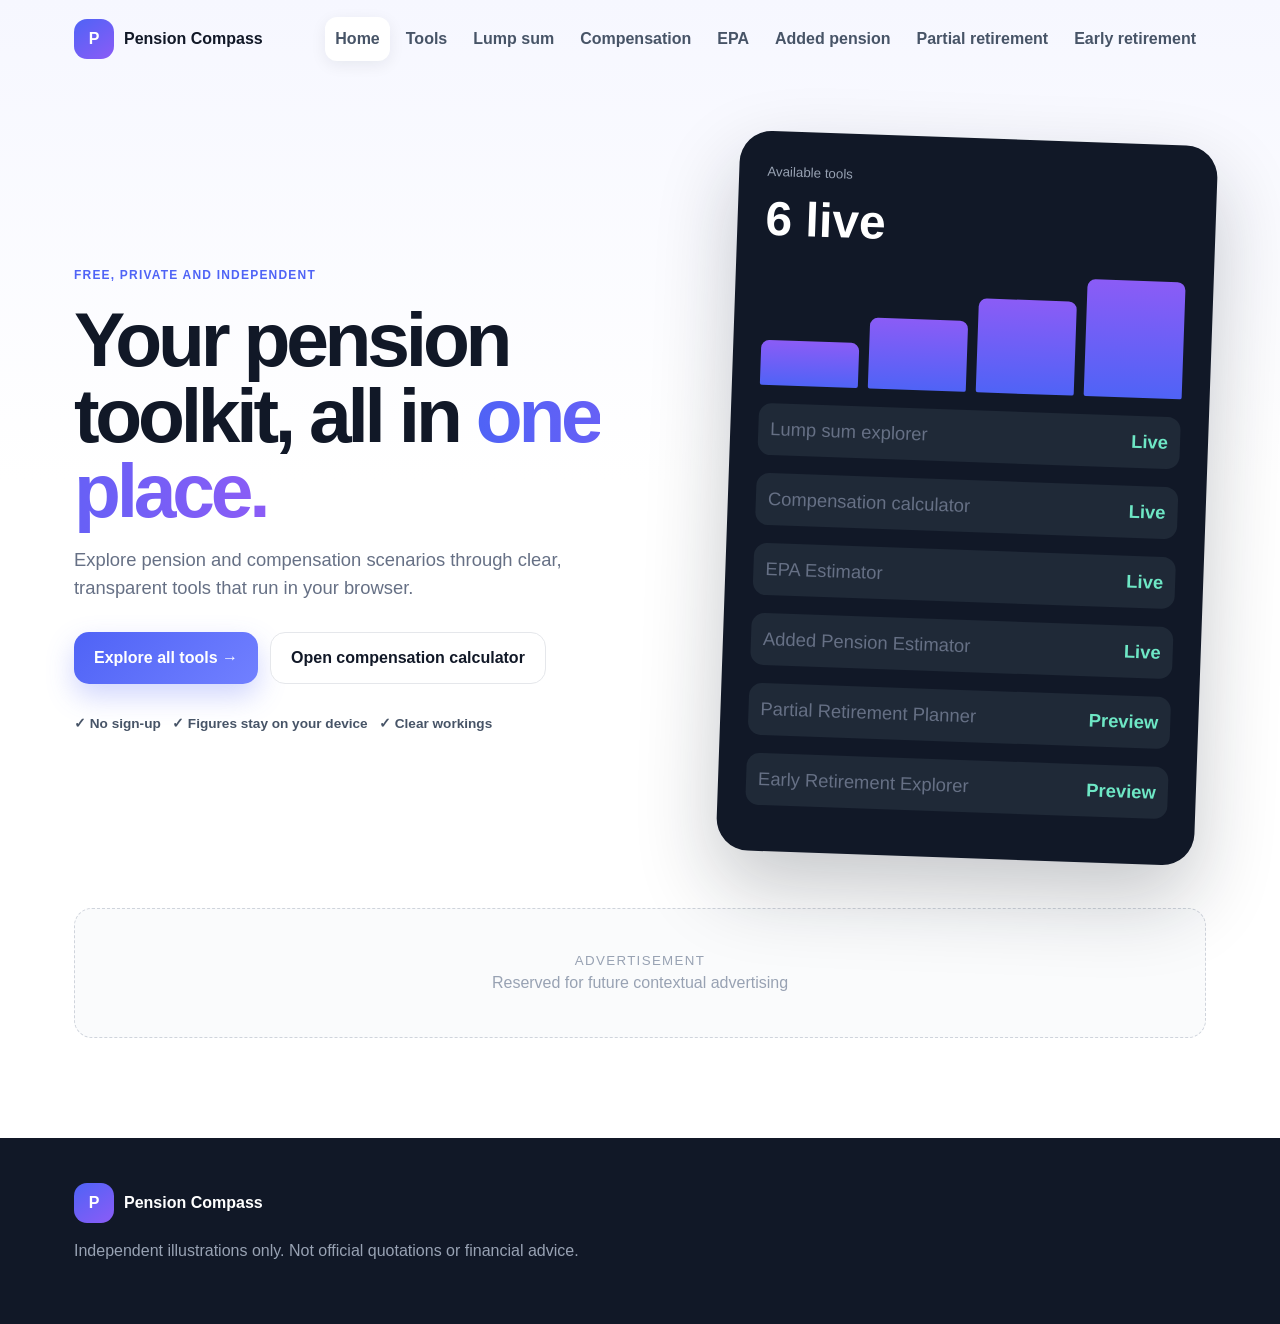
==== index.html @ 298b6cbb "Pension Compass Phase 6 Early Retirement Explorer" ====
<!doctype html><html lang="en-GB"><head><meta charset="utf-8"><meta name="viewport" content="width=device-width,initial-scale=1"><meta name="theme-color" content="#111827"><title>Pension Compass</title><link rel="manifest" href="manifest.webmanifest"><link rel="icon" href="assets/icon.svg"><link rel="stylesheet" href="styles.css"></head><body>
<a class="skip" href="#main">Skip to content</a><header><a class="brand" href="#home"><i>P</i>Pension Compass</a><nav><a href="#home">Home</a><a href="#tools">Tools</a><a href="#lump-sum">Lump sum</a><a href="#compensation">Compensation</a><a href="#epa">EPA</a><a href="#added-pension">Added pension</a><a href="#partial-retirement">Partial retirement</a><a href="#early-retirement">Early retirement</a></nav><button id="menu" aria-label="Open menu">☰</button></header><div id="mobile" class="mobile" hidden><a href="#home">Home</a><a href="#tools">Tools</a><a href="#lump-sum">Lump sum</a><a href="#compensation">Compensation</a><a href="#epa">EPA Estimator</a><a href="#added-pension">Added Pension</a><a href="#partial-retirement">Partial Retirement</a><a href="#early-retirement">Early Retirement</a><a href="#methodology">Methodology</a></div>
<main id="main">
<section class="page active" data-page="home"><div class="hero"><div><span class="eyebrow">Free, private and independent</span><h1>Your pension toolkit, all in <em>one place.</em></h1><p>Explore pension and compensation scenarios through clear, transparent tools that run in your browser.</p><div class="buttons"><a class="btn primary" href="#tools">Explore all tools →</a><a class="btn secondary" href="#compensation">Open compensation calculator</a></div><div class="trust">✓ No sign-up &nbsp; ✓ Figures stay on your device &nbsp; ✓ Clear workings</div></div><div class="hero-card"><small>Available tools</small><strong>6 live</strong><div class="bars"><i></i><i></i><i></i><i></i></div><p><span>Lump sum explorer</span><b>Live</b></p><p><span>Compensation calculator</span><b>Live</b></p><p><span>EPA Estimator</span><b>Live</b></p><p><span>Added Pension Estimator</span><b>Live</b></p><p><span>Partial Retirement Planner</span><b>Preview</b></p><p><span>Early Retirement Explorer</span><b>Preview</b></p></div></div><div class="ad"><small>Advertisement</small><span>Reserved for future contextual advertising</span></div></section>
<section class="page" data-page="tools"><span class="eyebrow">Pension Compass toolkit</span><h1>Choose a tool</h1><p class="lead">Four tools are now available. The remaining services stay marked as roadmap placeholders.</p><div class="tools"><article class="tool live"><i>◒</i><span>Available now</span><h2>Lump sum explorer</h2><p>Explore how a chosen lump sum could affect annual and monthly alpha pension figures.</p><a href="#lump-sum">Open calculator →</a></article><article class="tool live dark"><i>£</i><span>Available now</span><h2>Compensation calculator</h2><p>Illustrate Voluntary Exit, Voluntary Redundancy and Compulsory Redundancy awards.</p><a href="#compensation">Open calculator →</a></article><article class="tool live"><i>↘</i><span>Preview available</span><h2>Early Retirement Explorer</h2><p>See how an early-payment factor could affect annual pension and standard lump sum.</p><a href="#early-retirement">Open explorer →</a></article><article class="tool live"><i>＋</i><span>Available now</span><h2>EPA Estimator</h2><p>Estimate EPA-1, EPA-2 or EPA-3 contributions using the 2026 cost tables.</p><a href="#epa">Open estimator →</a></article><article class="tool live"><i>＋</i><span>Preview available</span><h2>Added Pension Estimator</h2><p>Convert between a one-off payment and annual added pension using the supplied factor tables.</p><a href="#added-pension">Open estimator →</a></article><article class="tool live dark"><i>◐</i><span>Preview available</span><h2>Partial Retirement Planner</h2><p>Compare salary, pension drawdown and combined income before and after reshaping your job.</p><a href="#partial-retirement">Open planner →</a></article><article class="tool"><i>◇</i><span>Coming soon</span><h2>Early Retirement Buy-Out Calculator</h2><p>Placeholder for buy-out scenarios.</p></article><article class="tool"><i>%</i><span>Coming soon</span><h2>HMRC Pension Adjustment Calculator</h2><p>Placeholder for pension adjustment calculations.</p></article></div></section>
<section class="page" data-page="lump-sum"><span class="eyebrow">Alpha illustration</span><h1>Lump sum explorer</h1><form id="lumpForm" class="card"><label>Annual pension before exchange<div class="money"><span>£</span><input id="annualPension" inputmode="decimal"></div></label><label>Proposed lump sum<div class="money"><span>£</span><input id="chosenLump" inputmode="decimal"></div></label><p id="lumpError" class="error"></p><button class="btn primary">Calculate illustration</button></form><section id="lumpResults" class="results" hidden><h2>Your pension snapshot</h2><div class="metrics"><article><small>Annual pension</small><strong id="lumpAnnual"></strong></article><article><small>Monthly equivalent</small><strong id="lumpMonthly"></strong></article><article><small>Lump sum</small><strong id="lumpAmount"></strong></article><article><small>Pension exchanged</small><strong id="lumpExchanged"></strong></article></div><div class="warning"><b>!</b><p>Illustration only. This does not calculate the maximum permitted lump sum or confirm entitlement.</p></div></section></section>
<section class="page compensation" data-page="compensation"><span class="eyebrow">Civil Service compensation illustration</span><h1>Compensation calculator</h1><p class="lead">Estimate an award under Voluntary Exit, Voluntary Redundancy or Compulsory Redundancy using the source workbook rules.</p><form id="compForm" class="wizard" novalidate><div class="type-tabs"><label><input type="radio" name="compType" value="voluntary-exit" checked><span>Voluntary Exit</span></label><label><input type="radio" name="compType" value="voluntary-redundancy"><span>Voluntary Redundancy</span></label><label><input type="radio" name="compType" value="compulsory-redundancy"><span>Compulsory Redundancy</span></label></div>
<div class="form-grid"><fieldset><legend>About you</legend><label>Date of birth<input type="date" id="dob" required></label><label>First day of continuous service<input type="date" id="startDate" required></label><label>Expected last day of service<input type="date" id="lastDate" required></label><label>Normal pension date<input type="date" id="pensionDate" required></label></fieldset><fieldset><legend>Pay and service</legend><label>Current reckonable service, years<input type="number" id="service" min="0" step="0.0001" required></label><label>Basic salary, annual FTE<div class="money"><span>£</span><input type="number" id="salary" min="0" step="0.01" required></div></label><label>Permanent pensionable allowances<div class="money"><span>£</span><input type="number" id="allowances" min="0" step="0.01" value="0"></div></label><label class="switch"><input type="checkbox" id="partTime"> Part-time in the last three years</label><div id="partTimeFields" hidden><label>Current weekly part-time hours<input type="number" id="ptHours" min="0" step="0.01"></label><label>Weekly full-time equivalent hours<input type="number" id="ftHours" min="0" step="0.01"></label><label>Service as if full-time throughout<input type="number" id="fteService" min="0" step="0.0001"></label></div></fieldset><fieldset id="veOptions" class="wide"><legend>Voluntary Exit options</legend><label>Standard tariff multiple<input type="number" id="multiple" min="0.01" max="2" step="0.01" value="1"></label><label class="switch"><input type="checkbox" id="underpin" checked> Apply £23,000 lower-paid underpin</label></fieldset></div><p id="compError" class="error"></p><button class="btn primary full">Calculate compensation illustration →</button><small class="privacy">No data is saved or sent anywhere.</small></form>
<section id="compResults" class="results" hidden><div class="result-head"><div><span class="success">✓ Illustration ready</span><h2>Estimated award</h2></div><button id="printComp" type="button">⎙</button></div><strong id="finalAward" class="big"></strong><p id="awardType"></p><div class="metrics"><article><small>Scheme calculation</small><strong id="schemeAward"></strong></article><article><small>Pay used</small><strong id="payUsed"></strong></article><article><small>Monthly pay</small><strong id="monthlyPay"></strong></article><article><small>Reckonable service</small><strong id="serviceUsed"></strong></article><article><small>Standard tariff</small><strong id="standardTariff"></strong></article><article><small>Applicable maximum</small><strong id="applicableMax"></strong></article><article><small>Months to pension age</small><strong id="monthsToPA"></strong></article><article><small>Statutory comparison</small><strong id="statutoryAmount"></strong></article></div><details><summary>How this was calculated <span>+</span></summary><div id="compBreakdown"></div></details><div class="warning"><b>!</b><div id="compWarnings"></div></div></section><div class="ad"><small>Advertisement</small><span>Reserved after the complete result and warning</span></div></section>
<section class="page" data-page="epa"><span class="eyebrow">Alpha EPA illustration</span><h1>EPA Estimator</h1><p class="lead">Estimate the additional contribution for an EPA-1, EPA-2 or EPA-3 option.</p><form id="epaForm" class="wizard" novalidate><div class="form-grid"><fieldset><legend>About you</legend><label>Date of birth<input id="epaDob" type="date" required></label><label>EPA contract start date<input id="epaStart" type="date" required value="2027-04-01"></label><label>Normal pension date<input id="epaNpaDate" type="date" required></label></fieldset><fieldset><legend>Your EPA option</legend><label>Pensionable earnings<div class="money"><span>£</span><input id="epaSalary" type="number" min="1" step="0.01" required></div></label><div class="type-tabs epa-tabs"><label><input type="radio" name="epaOption" value="1" checked><span>EPA-1<br><small>1 year earlier</small></span></label><label><input type="radio" name="epaOption" value="2"><span>EPA-2<br><small>2 years earlier</small></span></label><label><input type="radio" name="epaOption" value="3"><span>EPA-3<br><small>3 years earlier</small></span></label></div></fieldset></div><p id="epaError" class="error"></p><button class="btn primary full">Calculate EPA illustration →</button><small class="privacy">No personal information is stored or sent anywhere.</small></form><section id="epaResults" class="results" hidden><div class="result-head"><div><span class="success">✓ Illustration ready</span><h2>Estimated additional contribution</h2></div></div><strong id="epaRate" class="big"></strong><p>of pensionable earnings</p><div class="metrics"><article><small>Estimated monthly cost</small><strong id="epaMonthly"></strong></article><article><small>Estimated annual cost</small><strong id="epaAnnual"></strong></article><article><small>EPA option</small><strong id="epaOptionResult"></strong></article><article><small>Normal Pension Age</small><strong id="epaNpa"></strong></article></div><details><summary>How this was calculated <span>+</span></summary><div id="epaBreakdown"></div></details><div class="warning"><b>!</b><div id="epaWarnings"></div></div></section><div class="ad"><small>Advertisement</small><span>Reserved after the complete result and warning</span></div></section><section class="page" data-page="added-pension"><span class="eyebrow">Alpha Added Pension illustration</span><h1>Added Pension Estimator</h1><p class="lead">Estimate annual added pension from a one-off payment, or the one-off payment needed for a target annual pension.</p><form id="apForm" class="wizard" novalidate><div class="type-tabs"><label><input type="radio" name="apDirection" value="payment-to-pension" checked><span>Payment → Pension</span></label><label><input type="radio" name="apDirection" value="pension-to-payment"><span>Pension → Payment</span></label></div><div class="type-tabs"><label><input type="radio" name="apFrequency" value="lump-sum" checked><span>One-off payment</span></label><label><input type="radio" name="apFrequency" value="monthly"><span>Monthly contributions</span></label></div><div class="form-grid"><fieldset><legend>About you</legend><label>Date of birth<input id="apDob" type="date" required></label><label>Contract start date<input id="apStart" type="date" required></label><label>Normal pension date<input id="apNpaDate" type="date" required></label><label>Pension basis<select id="apCover"><option value="self">Self only</option><option value="dependants">Self and dependants</option></select></label><label id="apSexLabel">Factor selection<select id="apSex"><option value="male">Male table</option><option value="female">Female table</option></select></label></fieldset><fieldset><legend>Your illustration</legend><label id="apAmountLabel">One-off payment<div class="money"><span>£</span><input id="apAmount" type="number" min="1" step="0.01" required></div></label><div class="info"><b>i</b><p>For monthly contributions, the amount is annualised and converted using the workbook factor and revaluation approach.</p></div></fieldset><fieldset class="wide"><legend>Headroom dashboard inputs</legend><div class="headroom-inputs"><label>Added Pension limit<div class="money"><span>£</span><input id="apHeadroomLimit" type="number" min="0" step="0.01" value="0"></div></label><label>Headroom already used by EPA<div class="money"><span>£</span><input id="apExistingEPA" type="number" min="0" step="0.01" value="0"></div></label><label>Existing Added Pension<div class="money"><span>£</span><input id="apExistingAP" type="number" min="0" step="0.01" value="0"></div></label></div><small>Enter the relevant figures from your records. Leave the limit at £0 to calculate without a headroom assessment.</small></fieldset></div><p id="apError" class="error"></p><button class="btn primary full">Calculate Added Pension illustration →</button><small class="privacy">No personal information is stored or sent anywhere.</small></form><section id="apResults" class="results" hidden><div class="result-head"><div><span class="success">✓ Illustration ready</span><h2 id="apResultTitle">Estimated result</h2></div></div><strong id="apResult" class="big"></strong><div id="headroomDashboard" class="headroom-dashboard" hidden><div class="headroom-top"><div><small>Headroom remaining after this illustration</small><strong id="apHeadroomRemaining"></strong></div><span id="apHeadroomStatus"></span></div><div class="headroom-track"><i id="apHeadroomBar"></i></div><div class="headroom-stats"><span>Existing use <b id="apHeadroomExisting"></b></span><span>New purchase <b id="apHeadroomNew"></b></span><span>Limit <b id="apHeadroomTotal"></b></span></div></div><div class="metrics"><article><small>Normal Pension Age</small><strong id="apNpa"></strong></article><article><small>Age at contract start</small><strong id="apAge"></strong></article><article><small>NPA factor</small><strong id="apNpaFactor"></strong></article><article><small>Revaluation factor</small><strong id="apRevFactor"></strong></article></div><details><summary>How this was calculated <span>+</span></summary><div id="apBreakdown"></div></details><div class="warning"><b>!</b><div id="apWarnings"></div></div></section></section><section class="page" data-page="partial-retirement"><span class="eyebrow">Income scenario planner</span><h1>Partial Retirement Planner</h1><p class="lead">Compare your income before and after reshaping your job and drawing part of your pension.</p><form id="prForm" class="wizard" novalidate><div class="form-grid"><fieldset><legend>Current position</legend><label>Current age<input id="prAge" type="number" min="50" max="75" step="1" required></label><label>Normal Pension Age<input id="prNpa" type="number" min="50" max="75" step="1" value="60" required></label><label>Current annual salary<div class="money"><span>£</span><input id="prCurrentSalary" type="number" min="0" step="0.01" required></div></label><label>Annual pension built up<div class="money"><span>£</span><input id="prPension" type="number" min="0" step="0.01" required></div></label><label>Standard lump sum built up<div class="money"><span>£</span><input id="prLump" type="number" min="0" step="0.01" value="0"></div></label></fieldset><fieldset><legend>Partial retirement scenario</legend><label>New annual salary<div class="money"><span>£</span><input id="prNewSalary" type="number" min="0" step="0.01" required></div></label><label>Percentage of pension to draw<input id="prDraw" type="number" min="0" max="100" step="1" value="50" required></label><label>Annual abatement, if applicable<div class="money"><span>£</span><input id="prAbatement" type="number" min="0" step="0.01" value="0"></div></label><label>Other annual income<div class="money"><span>£</span><input id="prOther" type="number" min="0" step="0.01" value="0"></div></label></fieldset><fieldset class="wide"><legend>Projection assumptions</legend><div class="headroom-inputs"><label>Years to final retirement<input id="prYears" type="number" min="0" max="30" step="1" value="5"></label><label>Annual pay growth %<input id="prPayGrowth" type="number" min="0" max="20" step="0.1" value="2"></label><label>Annual CPI %<input id="prCpi" type="number" min="0" max="20" step="0.1" value="2"></label></div></fieldset></div><p id="prError" class="error"></p><button class="btn primary full">Calculate partial retirement illustration →</button><small class="privacy">No personal information is stored or sent anywhere.</small></form><section id="prResults" class="results" hidden><div class="result-head"><div><span class="success">✓ Scenario ready</span><h2>Estimated combined annual income</h2></div></div><strong id="prAfterAnnual" class="big"></strong><p id="prChange"></p><div class="income-compare"><article><small>Before partial retirement</small><strong id="prBeforeAnnual"></strong><span id="prBeforeMonthly"></span></article><article class="after"><small>After partial retirement</small><strong id="prAfterAnnualCard"></strong><span id="prAfterMonthly"></span></article></div><div class="metrics"><article><small>New salary</small><strong id="prSalaryResult"></strong></article><article><small>Pension in payment</small><strong id="prPensionResult"></strong></article><article><small>Estimated lump sum</small><strong id="prLumpResult"></strong></article><article><small>Salary reduction</small><strong id="prReduction"></strong></article></div><h3>Income projection</h3><div id="prChart" class="projection-chart"></div><details><summary>How this was calculated <span>+</span></summary><div id="prBreakdown"></div></details><div class="warning"><b>!</b><div id="prWarnings"></div></div></section></section><section class="page" data-page="early-retirement"><span class="eyebrow">Early-payment illustration</span><h1>Early Retirement Explorer</h1><p class="lead">Compare unreduced benefits with an illustrative early-retirement outcome.</p><form id="erForm" class="wizard" novalidate><div class="form-grid"><fieldset><legend>Retirement scenario</legend><label>Age at planned retirement<input id="erAge" type="number" min="50" max="75" step="0.083333" required></label><label>Normal Pension Age<select id="erNpa"><option value="60">60</option><option value="65">65</option><option value="66">66</option><option value="67">67</option><option value="68">68</option></select></label><label id="erCustomWrap" hidden>Official pension factor<input id="erCustomFactor" type="number" min="0.01" max="1" step="0.001"><small>Enter the factor shown in an official quotation or current factor table.</small></label></fieldset><fieldset><legend>Benefits at planned retirement</legend><label>Unreduced annual pension<div class="money"><span>£</span><input id="erPension" type="number" min="0" step="0.01" required></div></label><label>Unreduced standard lump sum<div class="money"><span>£</span><input id="erLump" type="number" min="0" step="0.01" value="0"></div></label><div class="info"><b>i</b><p>NPA 60 uses the age-factor points held in the supplied workbook. Other NPAs require an official factor.</p></div></fieldset></div><p id="erError" class="error"></p><button class="btn primary full">Calculate early-retirement illustration →</button></form><section id="erResults" class="results" hidden><span class="success">✓ Illustration ready</span><h2>Estimated reduced annual pension</h2><strong id="erReducedPension" class="big"></strong><div class="income-compare"><article><small>Unreduced pension</small><strong id="erBeforePension"></strong></article><article class="after"><small>Illustrative reduced pension</small><strong id="erAfterPension"></strong><span id="erMonthly"></span></article></div><div class="metrics"><article><small>Years early</small><strong id="erYearsEarly"></strong></article><article><small>Pension factor</small><strong id="erFactor"></strong></article><article><small>Annual reduction</small><strong id="erReduction"></strong></article><article><small>Reduced lump sum</small><strong id="erReducedLump"></strong></article></div><details><summary>How this was calculated <span>+</span></summary><div id="erBreakdown"></div></details><div class="warning"><b>!</b><div id="erWarnings"></div></div></section></section><section class="page" data-page="methodology"><span class="eyebrow">Open methodology</span><h1>Calculation sources</h1><div class="card prose"><h2>Compensation calculator</h2><p>The engine translates the formula layers from the April 2024 Voluntary Exit and VR/CR workbooks. It includes salary thresholds, tariff caps, pension-age tapering, part-time restrictions, qualifying service and statutory redundancy comparison.</p><h2>Lump sum explorer</h2><p>The alpha illustration uses £12 of lump sum for each £1 of annual pension exchanged. It does not calculate the maximum amount.</p></div></section>
</main><footer><a class="brand foot" href="#home"><i>P</i>Pension Compass</a><p>Independent illustrations only. Not official quotations or financial advice.</p></footer><script type="module" src="app.js"></script></body></html>
---- styles.css ----
:root{--ink:#111827;--muted:#667085;--line:#e5e7eb;--blue:#4f63f6;--violet:#8b5cf6;--mint:#10b981;--shadow:0 22px 65px #1118271c;font-family:Inter,ui-sans-serif,-apple-system,BlinkMacSystemFont,"Segoe UI",sans-serif;color:var(--ink)}*{box-sizing:border-box}body{margin:0;background:linear-gradient(#f6f7ff,#fff 480px);line-height:1.5}.skip{position:absolute;left:-9999px}.skip:focus{left:1rem;top:1rem;background:#fff;padding:1rem;z-index:10}header{height:78px;max-width:1180px;margin:auto;padding:0 24px;display:flex;align-items:center;justify-content:space-between}.brand{display:flex;align-items:center;gap:10px;color:var(--ink);text-decoration:none;font-weight:900}.brand i,.tool>i{width:40px;height:40px;display:grid;place-items:center;border-radius:13px;background:linear-gradient(145deg,var(--blue),var(--violet));color:#fff;font-style:normal}nav{display:flex;gap:6px}nav a,.mobile a{color:#475467;text-decoration:none;font-weight:700;padding:10px;border-radius:12px}nav a.active{background:#fff;box-shadow:0 4px 16px #11182712}header>button{display:none}.mobile{position:absolute;z-index:5;left:16px;right:16px;background:#fff;padding:12px;border-radius:18px;box-shadow:var(--shadow)}.mobile a{display:block}.page{display:none;max-width:1180px;margin:auto;padding:60px 24px 100px}.page.active{display:block;animation:in .3s ease}@keyframes in{from{opacity:0;transform:translateY(8px)}}h1{font-size:clamp(3rem,6vw,5.2rem);line-height:.98;letter-spacing:-.055em;margin:16px 0}h1 em{font-style:normal;background:linear-gradient(90deg,var(--blue),var(--violet));background-clip:text;color:transparent}.eyebrow{color:var(--blue);font-weight:900;text-transform:uppercase;letter-spacing:.1em;font-size:.75rem}.lead,.hero>div>p{font-size:1.15rem;color:var(--muted);max-width:760px}.hero{min-height:610px;display:grid;grid-template-columns:1.1fr .9fr;align-items:center;gap:70px}.buttons{display:flex;gap:12px;margin:30px 0}.btn{min-height:52px;padding:0 20px;border:0;border-radius:15px;font:inherit;font-weight:850;text-decoration:none;display:inline-flex;align-items:center;justify-content:center;cursor:pointer}.primary{background:linear-gradient(135deg,var(--blue),#7180ff);color:#fff;box-shadow:0 12px 28px #4f63f644}.secondary{background:#fff;color:var(--ink);border:1px solid var(--line)}.trust{color:#475467;font-size:.85rem;font-weight:700}.hero-card{background:#111827;color:#fff;border-radius:32px;padding:28px;box-shadow:0 35px 80px #1118273d;transform:rotate(2deg)}.hero-card small{color:#98a2b3}.hero-card>strong{display:block;font-size:3rem}.bars{height:130px;display:flex;align-items:flex-end;gap:10px}.bars i{flex:1;background:linear-gradient(var(--violet),var(--blue));border-radius:8px 8px 2px 2px}.bars i:nth-child(1){height:35%}.bars i:nth-child(2){height:55%}.bars i:nth-child(3){height:72%}.bars i:nth-child(4){height:90%}.hero-card p{display:flex;justify-content:space-between;background:#1f2937;padding:12px;border-radius:13px}.hero-card p b{color:#6ee7c5}.ad{min-height:130px;border:1px dashed #cfd4dc;background:#fafbfc;border-radius:18px;margin-top:50px;display:grid;place-items:center;align-content:center;color:#98a2b3}.ad small{text-transform:uppercase;letter-spacing:.1em}.tools{display:grid;grid-template-columns:repeat(3,1fr);gap:18px}.tool{display:flex;flex-direction:column;min-height:290px;background:#fff;border:1px solid var(--line);border-radius:24px;padding:23px;box-shadow:0 8px 28px #1118270c}.tool>span{align-self:flex-end;margin-top:-40px;background:#f2f4f7;color:#667085;border-radius:99px;padding:5px 8px;font-size:.67rem;font-weight:900;text-transform:uppercase}.tool.live>span{background:#e9fbf5;color:#087e68}.tool h2{margin:30px 0 5px;font-size:1.3rem}.tool p{color:var(--muted)}.tool a{margin-top:auto;color:var(--blue);font-weight:850;text-decoration:none}.tool.dark{background:#111827;color:#fff}.tool.dark p{color:#cbd1db}.card,.wizard,.results{background:#fff;border:1px solid #f0f1f4;border-radius:28px;padding:30px;box-shadow:var(--shadow);margin-top:30px}.card{max-width:700px}.card label,.wizard label{display:block;font-weight:800;margin-bottom:18px}.money{display:flex;align-items:center;border:1.5px solid #d0d5dd;border-radius:15px;overflow:hidden;margin-top:6px}.money:focus-within,input:focus{border-color:var(--blue);outline:3px solid #4f63f617}.money span{padding-left:14px;font-size:1.2rem;font-weight:800}.money input{border:0;outline:0}.card input,.wizard input:not([type=radio]):not([type=checkbox]){width:100%;padding:13px;border:1.5px solid #d0d5dd;border-radius:13px;font:inherit}.money input{border:0!important;border-radius:0!important}.error{color:#d92d20;font-weight:750;min-height:1.3rem}.type-tabs{display:grid;grid-template-columns:repeat(3,1fr);gap:8px;margin-bottom:28px}.type-tabs label{margin:0}.type-tabs input{position:absolute;opacity:0}.type-tabs span{display:block;padding:14px;text-align:center;background:#f2f4f7;border-radius:13px;cursor:pointer}.type-tabs input:checked+span{background:#111827;color:#fff}.form-grid{display:grid;grid-template-columns:1fr 1fr;gap:22px}.form-grid fieldset{border:1px solid var(--line);border-radius:20px;padding:22px}.form-grid legend{font-weight:900;font-size:1.15rem}.form-grid label{color:#344054}.form-grid .wide{grid-column:1/-1}.switch{display:flex!important;gap:8px;align-items:center}.switch input{width:auto!important}.full{width:100%}.privacy{display:block;text-align:center;color:#98a2b3;margin-top:10px}.results{margin-top:45px}.result-head{display:flex;justify-content:space-between}.result-head button{border:0;background:#fff;box-shadow:0 4px 15px #11182715;width:44px;height:44px;border-radius:12px}.result-head h2{margin:8px 0}.success{background:#e9fbf5;color:#087e68;padding:6px 9px;border-radius:99px;font-size:.75rem;font-weight:850}.big{font-size:clamp(3rem,8vw,5.5rem);letter-spacing:-.06em}.metrics{display:grid;grid-template-columns:repeat(4,1fr);gap:12px;margin:25px 0}.metrics article{background:#f8fafc;border-radius:17px;padding:17px}.metrics small{display:block;color:var(--muted)}.metrics strong{font-size:1.15rem}details{border:1px solid var(--line);border-radius:16px;padding:16px;margin:20px 0}summary{font-weight:850;cursor:pointer;display:flex;justify-content:space-between}.warning{display:flex;gap:12px;background:#fff8e5;padding:18px;border-radius:18px}.warning>b{width:30px;height:30px;display:grid;place-items:center;background:#ffdf70;border-radius:10px;flex:none}.warning p{margin:0;color:#475467}.prose p{color:var(--muted)}footer{background:#111827;color:#98a2b3;padding:45px max(24px,calc((100vw - 1132px)/2))}.foot{color:#fff}@media(max-width:900px){nav{display:none}header>button{display:block}.hero{grid-template-columns:1fr}.tools{grid-template-columns:1fr 1fr}.metrics{grid-template-columns:1fr 1fr}}@media(max-width:620px){.page{padding:35px 16px 70px}h1{font-size:3.1rem}.buttons{flex-direction:column}.tools,.form-grid,.metrics{grid-template-columns:1fr}.form-grid .wide{grid-column:auto}.type-tabs{grid-template-columns:1fr}.wizard,.results,.card{padding:20px}.hero-card{transform:none}.big{font-size:3.4rem}}@media print{header,.mobile,.wizard,.ad,footer{display:none!important}.page{display:none!important}.page[data-page=compensation]{display:block!important;padding:0}.results{display:block!important;box-shadow:none;border:1px solid #000}}
.wizard select{width:100%;padding:13px;border:1.5px solid #d0d5dd;border-radius:13px;background:#fff;font:inherit;margin-top:6px}.info{display:flex;gap:12px;background:#f4f6ff;padding:16px;border-radius:16px}.info>b{width:28px;height:28px;display:grid;place-items:center;background:#e6eaff;color:var(--blue);border-radius:9px;flex:none}.info p{margin:0;color:#475467}
.headroom-inputs{display:grid;grid-template-columns:repeat(3,1fr);gap:14px}.headroom-dashboard{background:linear-gradient(145deg,#101828,#263248);color:#fff;border-radius:22px;padding:22px;margin:22px 0}.headroom-top{display:flex;justify-content:space-between;align-items:start}.headroom-top small{color:#98a2b3}.headroom-top strong{display:block;font-size:2rem}.headroom-top>span{padding:6px 10px;border-radius:99px;background:#e9fbf5;color:#087e68;font-weight:850;font-size:.75rem}.headroom-top>span.fail{background:#fee4e2;color:#b42318}.headroom-track{height:10px;background:#344054;border-radius:99px;margin:20px 0}.headroom-track i{display:block;height:100%;border-radius:99px;background:linear-gradient(90deg,#10b981,#7dd3fc)}.headroom-stats{display:flex;justify-content:space-between;gap:10px;color:#98a2b3;font-size:.78rem}.headroom-stats b{display:block;color:#fff}@media(max-width:620px){.headroom-inputs{grid-template-columns:1fr}.headroom-stats{flex-direction:column}}
.income-compare{display:grid;grid-template-columns:1fr 1fr;gap:14px;margin:24px 0}.income-compare article{background:#f8fafc;border-radius:20px;padding:22px}.income-compare .after{background:#111827;color:#fff}.income-compare small,.income-compare span{display:block;color:#667085}.income-compare .after small,.income-compare .after span{color:#98a2b3}.income-compare strong{display:block;font-size:2rem}.projection-chart{display:flex;align-items:end;gap:9px;min-height:220px;padding:20px 8px 0;border-bottom:1px solid var(--line);overflow-x:auto}.projection-chart div{min-width:48px;flex:1;text-align:center;color:#667085;font-size:.7rem}.projection-chart i{display:block;margin:auto;background:linear-gradient(var(--violet),var(--blue));border-radius:8px 8px 2px 2px;min-height:8px}.projection-chart b{display:block;color:var(--ink);font-size:.72rem}@media(max-width:620px){.income-compare{grid-template-columns:1fr}}
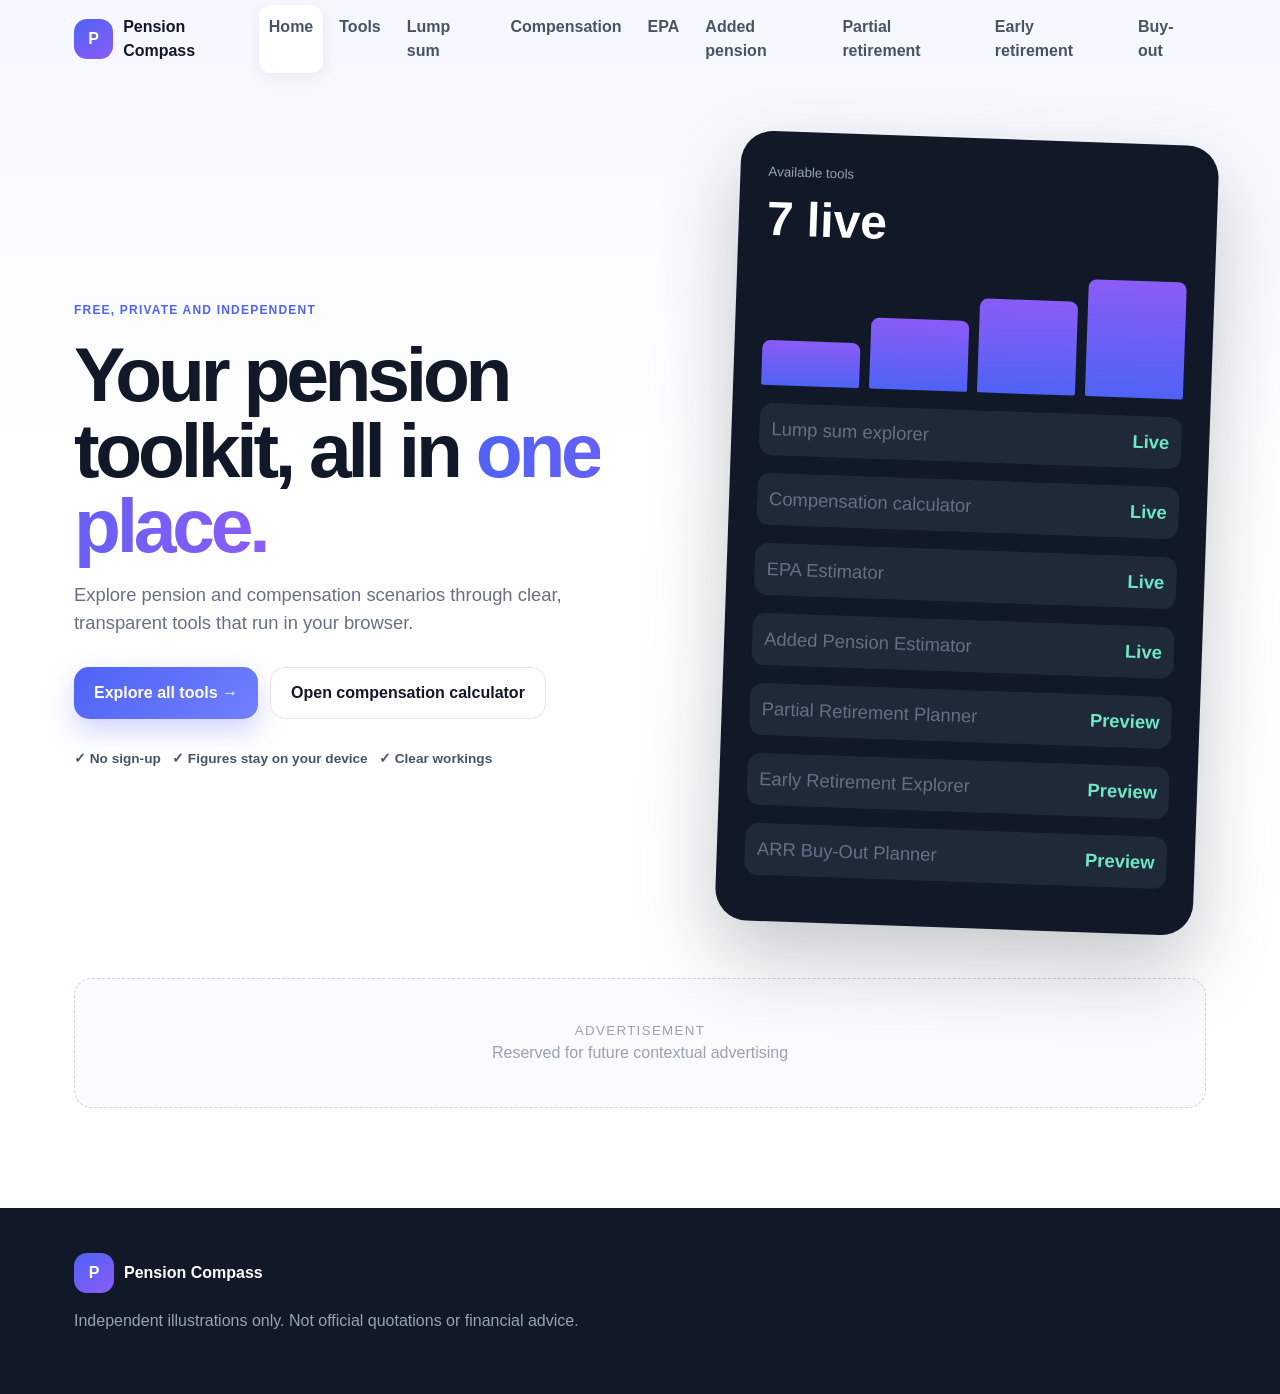
==== commit f4bb462c: "Pension Compass Phase 7 Added the Early Retirement Buy-Out Planner and its standalone JavaScript eng" ====
--- a/index.html
+++ b/index.html
@@ -1,11 +1,11 @@
 <!doctype html><html lang="en-GB"><head><meta charset="utf-8"><meta name="viewport" content="width=device-width,initial-scale=1"><meta name="theme-color" content="#111827"><title>Pension Compass</title><link rel="manifest" href="manifest.webmanifest"><link rel="icon" href="assets/icon.svg"><link rel="stylesheet" href="styles.css"></head><body>
-<a class="skip" href="#main">Skip to content</a><header><a class="brand" href="#home"><i>P</i>Pension Compass</a><nav><a href="#home">Home</a><a href="#tools">Tools</a><a href="#lump-sum">Lump sum</a><a href="#compensation">Compensation</a><a href="#epa">EPA</a><a href="#added-pension">Added pension</a><a href="#partial-retirement">Partial retirement</a><a href="#early-retirement">Early retirement</a></nav><button id="menu" aria-label="Open menu">☰</button></header><div id="mobile" class="mobile" hidden><a href="#home">Home</a><a href="#tools">Tools</a><a href="#lump-sum">Lump sum</a><a href="#compensation">Compensation</a><a href="#epa">EPA Estimator</a><a href="#added-pension">Added Pension</a><a href="#partial-retirement">Partial Retirement</a><a href="#early-retirement">Early Retirement</a><a href="#methodology">Methodology</a></div>
+<a class="skip" href="#main">Skip to content</a><header><a class="brand" href="#home"><i>P</i>Pension Compass</a><nav><a href="#home">Home</a><a href="#tools">Tools</a><a href="#lump-sum">Lump sum</a><a href="#compensation">Compensation</a><a href="#epa">EPA</a><a href="#added-pension">Added pension</a><a href="#partial-retirement">Partial retirement</a><a href="#early-retirement">Early retirement</a><a href="#arr-buyout">Buy-out</a></nav><button id="menu" aria-label="Open menu">☰</button></header><div id="mobile" class="mobile" hidden><a href="#home">Home</a><a href="#tools">Tools</a><a href="#lump-sum">Lump sum</a><a href="#compensation">Compensation</a><a href="#epa">EPA Estimator</a><a href="#added-pension">Added Pension</a><a href="#partial-retirement">Partial Retirement</a><a href="#early-retirement">Early Retirement</a><a href="#arr-buyout">ARR Buy-Out</a><a href="#methodology">Methodology</a></div>
 <main id="main">
-<section class="page active" data-page="home"><div class="hero"><div><span class="eyebrow">Free, private and independent</span><h1>Your pension toolkit, all in <em>one place.</em></h1><p>Explore pension and compensation scenarios through clear, transparent tools that run in your browser.</p><div class="buttons"><a class="btn primary" href="#tools">Explore all tools →</a><a class="btn secondary" href="#compensation">Open compensation calculator</a></div><div class="trust">✓ No sign-up &nbsp; ✓ Figures stay on your device &nbsp; ✓ Clear workings</div></div><div class="hero-card"><small>Available tools</small><strong>6 live</strong><div class="bars"><i></i><i></i><i></i><i></i></div><p><span>Lump sum explorer</span><b>Live</b></p><p><span>Compensation calculator</span><b>Live</b></p><p><span>EPA Estimator</span><b>Live</b></p><p><span>Added Pension Estimator</span><b>Live</b></p><p><span>Partial Retirement Planner</span><b>Preview</b></p><p><span>Early Retirement Explorer</span><b>Preview</b></p></div></div><div class="ad"><small>Advertisement</small><span>Reserved for future contextual advertising</span></div></section>
-<section class="page" data-page="tools"><span class="eyebrow">Pension Compass toolkit</span><h1>Choose a tool</h1><p class="lead">Four tools are now available. The remaining services stay marked as roadmap placeholders.</p><div class="tools"><article class="tool live"><i>◒</i><span>Available now</span><h2>Lump sum explorer</h2><p>Explore how a chosen lump sum could affect annual and monthly alpha pension figures.</p><a href="#lump-sum">Open calculator →</a></article><article class="tool live dark"><i>£</i><span>Available now</span><h2>Compensation calculator</h2><p>Illustrate Voluntary Exit, Voluntary Redundancy and Compulsory Redundancy awards.</p><a href="#compensation">Open calculator →</a></article><article class="tool live"><i>↘</i><span>Preview available</span><h2>Early Retirement Explorer</h2><p>See how an early-payment factor could affect annual pension and standard lump sum.</p><a href="#early-retirement">Open explorer →</a></article><article class="tool live"><i>＋</i><span>Available now</span><h2>EPA Estimator</h2><p>Estimate EPA-1, EPA-2 or EPA-3 contributions using the 2026 cost tables.</p><a href="#epa">Open estimator →</a></article><article class="tool live"><i>＋</i><span>Preview available</span><h2>Added Pension Estimator</h2><p>Convert between a one-off payment and annual added pension using the supplied factor tables.</p><a href="#added-pension">Open estimator →</a></article><article class="tool live dark"><i>◐</i><span>Preview available</span><h2>Partial Retirement Planner</h2><p>Compare salary, pension drawdown and combined income before and after reshaping your job.</p><a href="#partial-retirement">Open planner →</a></article><article class="tool"><i>◇</i><span>Coming soon</span><h2>Early Retirement Buy-Out Calculator</h2><p>Placeholder for buy-out scenarios.</p></article><article class="tool"><i>%</i><span>Coming soon</span><h2>HMRC Pension Adjustment Calculator</h2><p>Placeholder for pension adjustment calculations.</p></article></div></section>
+<section class="page active" data-page="home"><div class="hero"><div><span class="eyebrow">Free, private and independent</span><h1>Your pension toolkit, all in <em>one place.</em></h1><p>Explore pension and compensation scenarios through clear, transparent tools that run in your browser.</p><div class="buttons"><a class="btn primary" href="#tools">Explore all tools →</a><a class="btn secondary" href="#compensation">Open compensation calculator</a></div><div class="trust">✓ No sign-up &nbsp; ✓ Figures stay on your device &nbsp; ✓ Clear workings</div></div><div class="hero-card"><small>Available tools</small><strong>7 live</strong><div class="bars"><i></i><i></i><i></i><i></i></div><p><span>Lump sum explorer</span><b>Live</b></p><p><span>Compensation calculator</span><b>Live</b></p><p><span>EPA Estimator</span><b>Live</b></p><p><span>Added Pension Estimator</span><b>Live</b></p><p><span>Partial Retirement Planner</span><b>Preview</b></p><p><span>Early Retirement Explorer</span><b>Preview</b></p><p><span>ARR Buy-Out Planner</span><b>Preview</b></p></div></div><div class="ad"><small>Advertisement</small><span>Reserved for future contextual advertising</span></div></section>
+<section class="page" data-page="tools"><span class="eyebrow">Pension Compass toolkit</span><h1>Choose a tool</h1><p class="lead">Four tools are now available. The remaining services stay marked as roadmap placeholders.</p><div class="tools"><article class="tool live"><i>◒</i><span>Available now</span><h2>Lump sum explorer</h2><p>Explore how a chosen lump sum could affect annual and monthly alpha pension figures.</p><a href="#lump-sum">Open calculator →</a></article><article class="tool live dark"><i>£</i><span>Available now</span><h2>Compensation calculator</h2><p>Illustrate Voluntary Exit, Voluntary Redundancy and Compulsory Redundancy awards.</p><a href="#compensation">Open calculator →</a></article><article class="tool live"><i>↘</i><span>Preview available</span><h2>Early Retirement Explorer</h2><p>See how an early-payment factor could affect annual pension and standard lump sum.</p><a href="#early-retirement">Open explorer →</a></article><article class="tool live"><i>＋</i><span>Available now</span><h2>EPA Estimator</h2><p>Estimate EPA-1, EPA-2 or EPA-3 contributions using the 2026 cost tables.</p><a href="#epa">Open estimator →</a></article><article class="tool live"><i>＋</i><span>Preview available</span><h2>Added Pension Estimator</h2><p>Convert between a one-off payment and annual added pension using the supplied factor tables.</p><a href="#added-pension">Open estimator →</a></article><article class="tool live dark"><i>◐</i><span>Preview available</span><h2>Partial Retirement Planner</h2><p>Compare salary, pension drawdown and combined income before and after reshaping your job.</p><a href="#partial-retirement">Open planner →</a></article><article class="tool live dark"><i>◇</i><span>Preview available</span><h2>Early Retirement Buy-Out Planner</h2><p>Plan how compensation, employer top-up and personal funds could meet an official ARR buy-out quote.</p><a href="#arr-buyout">Open planner →</a></article><article class="tool"><i>%</i><span>Coming soon</span><h2>HMRC Pension Adjustment Calculator</h2><p>Placeholder for pension adjustment calculations.</p></article></div></section>
 <section class="page" data-page="lump-sum"><span class="eyebrow">Alpha illustration</span><h1>Lump sum explorer</h1><form id="lumpForm" class="card"><label>Annual pension before exchange<div class="money"><span>£</span><input id="annualPension" inputmode="decimal"></div></label><label>Proposed lump sum<div class="money"><span>£</span><input id="chosenLump" inputmode="decimal"></div></label><p id="lumpError" class="error"></p><button class="btn primary">Calculate illustration</button></form><section id="lumpResults" class="results" hidden><h2>Your pension snapshot</h2><div class="metrics"><article><small>Annual pension</small><strong id="lumpAnnual"></strong></article><article><small>Monthly equivalent</small><strong id="lumpMonthly"></strong></article><article><small>Lump sum</small><strong id="lumpAmount"></strong></article><article><small>Pension exchanged</small><strong id="lumpExchanged"></strong></article></div><div class="warning"><b>!</b><p>Illustration only. This does not calculate the maximum permitted lump sum or confirm entitlement.</p></div></section></section>
 <section class="page compensation" data-page="compensation"><span class="eyebrow">Civil Service compensation illustration</span><h1>Compensation calculator</h1><p class="lead">Estimate an award under Voluntary Exit, Voluntary Redundancy or Compulsory Redundancy using the source workbook rules.</p><form id="compForm" class="wizard" novalidate><div class="type-tabs"><label><input type="radio" name="compType" value="voluntary-exit" checked><span>Voluntary Exit</span></label><label><input type="radio" name="compType" value="voluntary-redundancy"><span>Voluntary Redundancy</span></label><label><input type="radio" name="compType" value="compulsory-redundancy"><span>Compulsory Redundancy</span></label></div>
 <div class="form-grid"><fieldset><legend>About you</legend><label>Date of birth<input type="date" id="dob" required></label><label>First day of continuous service<input type="date" id="startDate" required></label><label>Expected last day of service<input type="date" id="lastDate" required></label><label>Normal pension date<input type="date" id="pensionDate" required></label></fieldset><fieldset><legend>Pay and service</legend><label>Current reckonable service, years<input type="number" id="service" min="0" step="0.0001" required></label><label>Basic salary, annual FTE<div class="money"><span>£</span><input type="number" id="salary" min="0" step="0.01" required></div></label><label>Permanent pensionable allowances<div class="money"><span>£</span><input type="number" id="allowances" min="0" step="0.01" value="0"></div></label><label class="switch"><input type="checkbox" id="partTime"> Part-time in the last three years</label><div id="partTimeFields" hidden><label>Current weekly part-time hours<input type="number" id="ptHours" min="0" step="0.01"></label><label>Weekly full-time equivalent hours<input type="number" id="ftHours" min="0" step="0.01"></label><label>Service as if full-time throughout<input type="number" id="fteService" min="0" step="0.0001"></label></div></fieldset><fieldset id="veOptions" class="wide"><legend>Voluntary Exit options</legend><label>Standard tariff multiple<input type="number" id="multiple" min="0.01" max="2" step="0.01" value="1"></label><label class="switch"><input type="checkbox" id="underpin" checked> Apply £23,000 lower-paid underpin</label></fieldset></div><p id="compError" class="error"></p><button class="btn primary full">Calculate compensation illustration →</button><small class="privacy">No data is saved or sent anywhere.</small></form>
 <section id="compResults" class="results" hidden><div class="result-head"><div><span class="success">✓ Illustration ready</span><h2>Estimated award</h2></div><button id="printComp" type="button">⎙</button></div><strong id="finalAward" class="big"></strong><p id="awardType"></p><div class="metrics"><article><small>Scheme calculation</small><strong id="schemeAward"></strong></article><article><small>Pay used</small><strong id="payUsed"></strong></article><article><small>Monthly pay</small><strong id="monthlyPay"></strong></article><article><small>Reckonable service</small><strong id="serviceUsed"></strong></article><article><small>Standard tariff</small><strong id="standardTariff"></strong></article><article><small>Applicable maximum</small><strong id="applicableMax"></strong></article><article><small>Months to pension age</small><strong id="monthsToPA"></strong></article><article><small>Statutory comparison</small><strong id="statutoryAmount"></strong></article></div><details><summary>How this was calculated <span>+</span></summary><div id="compBreakdown"></div></details><div class="warning"><b>!</b><div id="compWarnings"></div></div></section><div class="ad"><small>Advertisement</small><span>Reserved after the complete result and warning</span></div></section>
-<section class="page" data-page="epa"><span class="eyebrow">Alpha EPA illustration</span><h1>EPA Estimator</h1><p class="lead">Estimate the additional contribution for an EPA-1, EPA-2 or EPA-3 option.</p><form id="epaForm" class="wizard" novalidate><div class="form-grid"><fieldset><legend>About you</legend><label>Date of birth<input id="epaDob" type="date" required></label><label>EPA contract start date<input id="epaStart" type="date" required value="2027-04-01"></label><label>Normal pension date<input id="epaNpaDate" type="date" required></label></fieldset><fieldset><legend>Your EPA option</legend><label>Pensionable earnings<div class="money"><span>£</span><input id="epaSalary" type="number" min="1" step="0.01" required></div></label><div class="type-tabs epa-tabs"><label><input type="radio" name="epaOption" value="1" checked><span>EPA-1<br><small>1 year earlier</small></span></label><label><input type="radio" name="epaOption" value="2"><span>EPA-2<br><small>2 years earlier</small></span></label><label><input type="radio" name="epaOption" value="3"><span>EPA-3<br><small>3 years earlier</small></span></label></div></fieldset></div><p id="epaError" class="error"></p><button class="btn primary full">Calculate EPA illustration →</button><small class="privacy">No personal information is stored or sent anywhere.</small></form><section id="epaResults" class="results" hidden><div class="result-head"><div><span class="success">✓ Illustration ready</span><h2>Estimated additional contribution</h2></div></div><strong id="epaRate" class="big"></strong><p>of pensionable earnings</p><div class="metrics"><article><small>Estimated monthly cost</small><strong id="epaMonthly"></strong></article><article><small>Estimated annual cost</small><strong id="epaAnnual"></strong></article><article><small>EPA option</small><strong id="epaOptionResult"></strong></article><article><small>Normal Pension Age</small><strong id="epaNpa"></strong></article></div><details><summary>How this was calculated <span>+</span></summary><div id="epaBreakdown"></div></details><div class="warning"><b>!</b><div id="epaWarnings"></div></div></section><div class="ad"><small>Advertisement</small><span>Reserved after the complete result and warning</span></div></section><section class="page" data-page="added-pension"><span class="eyebrow">Alpha Added Pension illustration</span><h1>Added Pension Estimator</h1><p class="lead">Estimate annual added pension from a one-off payment, or the one-off payment needed for a target annual pension.</p><form id="apForm" class="wizard" novalidate><div class="type-tabs"><label><input type="radio" name="apDirection" value="payment-to-pension" checked><span>Payment → Pension</span></label><label><input type="radio" name="apDirection" value="pension-to-payment"><span>Pension → Payment</span></label></div><div class="type-tabs"><label><input type="radio" name="apFrequency" value="lump-sum" checked><span>One-off payment</span></label><label><input type="radio" name="apFrequency" value="monthly"><span>Monthly contributions</span></label></div><div class="form-grid"><fieldset><legend>About you</legend><label>Date of birth<input id="apDob" type="date" required></label><label>Contract start date<input id="apStart" type="date" required></label><label>Normal pension date<input id="apNpaDate" type="date" required></label><label>Pension basis<select id="apCover"><option value="self">Self only</option><option value="dependants">Self and dependants</option></select></label><label id="apSexLabel">Factor selection<select id="apSex"><option value="male">Male table</option><option value="female">Female table</option></select></label></fieldset><fieldset><legend>Your illustration</legend><label id="apAmountLabel">One-off payment<div class="money"><span>£</span><input id="apAmount" type="number" min="1" step="0.01" required></div></label><div class="info"><b>i</b><p>For monthly contributions, the amount is annualised and converted using the workbook factor and revaluation approach.</p></div></fieldset><fieldset class="wide"><legend>Headroom dashboard inputs</legend><div class="headroom-inputs"><label>Added Pension limit<div class="money"><span>£</span><input id="apHeadroomLimit" type="number" min="0" step="0.01" value="0"></div></label><label>Headroom already used by EPA<div class="money"><span>£</span><input id="apExistingEPA" type="number" min="0" step="0.01" value="0"></div></label><label>Existing Added Pension<div class="money"><span>£</span><input id="apExistingAP" type="number" min="0" step="0.01" value="0"></div></label></div><small>Enter the relevant figures from your records. Leave the limit at £0 to calculate without a headroom assessment.</small></fieldset></div><p id="apError" class="error"></p><button class="btn primary full">Calculate Added Pension illustration →</button><small class="privacy">No personal information is stored or sent anywhere.</small></form><section id="apResults" class="results" hidden><div class="result-head"><div><span class="success">✓ Illustration ready</span><h2 id="apResultTitle">Estimated result</h2></div></div><strong id="apResult" class="big"></strong><div id="headroomDashboard" class="headroom-dashboard" hidden><div class="headroom-top"><div><small>Headroom remaining after this illustration</small><strong id="apHeadroomRemaining"></strong></div><span id="apHeadroomStatus"></span></div><div class="headroom-track"><i id="apHeadroomBar"></i></div><div class="headroom-stats"><span>Existing use <b id="apHeadroomExisting"></b></span><span>New purchase <b id="apHeadroomNew"></b></span><span>Limit <b id="apHeadroomTotal"></b></span></div></div><div class="metrics"><article><small>Normal Pension Age</small><strong id="apNpa"></strong></article><article><small>Age at contract start</small><strong id="apAge"></strong></article><article><small>NPA factor</small><strong id="apNpaFactor"></strong></article><article><small>Revaluation factor</small><strong id="apRevFactor"></strong></article></div><details><summary>How this was calculated <span>+</span></summary><div id="apBreakdown"></div></details><div class="warning"><b>!</b><div id="apWarnings"></div></div></section></section><section class="page" data-page="partial-retirement"><span class="eyebrow">Income scenario planner</span><h1>Partial Retirement Planner</h1><p class="lead">Compare your income before and after reshaping your job and drawing part of your pension.</p><form id="prForm" class="wizard" novalidate><div class="form-grid"><fieldset><legend>Current position</legend><label>Current age<input id="prAge" type="number" min="50" max="75" step="1" required></label><label>Normal Pension Age<input id="prNpa" type="number" min="50" max="75" step="1" value="60" required></label><label>Current annual salary<div class="money"><span>£</span><input id="prCurrentSalary" type="number" min="0" step="0.01" required></div></label><label>Annual pension built up<div class="money"><span>£</span><input id="prPension" type="number" min="0" step="0.01" required></div></label><label>Standard lump sum built up<div class="money"><span>£</span><input id="prLump" type="number" min="0" step="0.01" value="0"></div></label></fieldset><fieldset><legend>Partial retirement scenario</legend><label>New annual salary<div class="money"><span>£</span><input id="prNewSalary" type="number" min="0" step="0.01" required></div></label><label>Percentage of pension to draw<input id="prDraw" type="number" min="0" max="100" step="1" value="50" required></label><label>Annual abatement, if applicable<div class="money"><span>£</span><input id="prAbatement" type="number" min="0" step="0.01" value="0"></div></label><label>Other annual income<div class="money"><span>£</span><input id="prOther" type="number" min="0" step="0.01" value="0"></div></label></fieldset><fieldset class="wide"><legend>Projection assumptions</legend><div class="headroom-inputs"><label>Years to final retirement<input id="prYears" type="number" min="0" max="30" step="1" value="5"></label><label>Annual pay growth %<input id="prPayGrowth" type="number" min="0" max="20" step="0.1" value="2"></label><label>Annual CPI %<input id="prCpi" type="number" min="0" max="20" step="0.1" value="2"></label></div></fieldset></div><p id="prError" class="error"></p><button class="btn primary full">Calculate partial retirement illustration →</button><small class="privacy">No personal information is stored or sent anywhere.</small></form><section id="prResults" class="results" hidden><div class="result-head"><div><span class="success">✓ Scenario ready</span><h2>Estimated combined annual income</h2></div></div><strong id="prAfterAnnual" class="big"></strong><p id="prChange"></p><div class="income-compare"><article><small>Before partial retirement</small><strong id="prBeforeAnnual"></strong><span id="prBeforeMonthly"></span></article><article class="after"><small>After partial retirement</small><strong id="prAfterAnnualCard"></strong><span id="prAfterMonthly"></span></article></div><div class="metrics"><article><small>New salary</small><strong id="prSalaryResult"></strong></article><article><small>Pension in payment</small><strong id="prPensionResult"></strong></article><article><small>Estimated lump sum</small><strong id="prLumpResult"></strong></article><article><small>Salary reduction</small><strong id="prReduction"></strong></article></div><h3>Income projection</h3><div id="prChart" class="projection-chart"></div><details><summary>How this was calculated <span>+</span></summary><div id="prBreakdown"></div></details><div class="warning"><b>!</b><div id="prWarnings"></div></div></section></section><section class="page" data-page="early-retirement"><span class="eyebrow">Early-payment illustration</span><h1>Early Retirement Explorer</h1><p class="lead">Compare unreduced benefits with an illustrative early-retirement outcome.</p><form id="erForm" class="wizard" novalidate><div class="form-grid"><fieldset><legend>Retirement scenario</legend><label>Age at planned retirement<input id="erAge" type="number" min="50" max="75" step="0.083333" required></label><label>Normal Pension Age<select id="erNpa"><option value="60">60</option><option value="65">65</option><option value="66">66</option><option value="67">67</option><option value="68">68</option></select></label><label id="erCustomWrap" hidden>Official pension factor<input id="erCustomFactor" type="number" min="0.01" max="1" step="0.001"><small>Enter the factor shown in an official quotation or current factor table.</small></label></fieldset><fieldset><legend>Benefits at planned retirement</legend><label>Unreduced annual pension<div class="money"><span>£</span><input id="erPension" type="number" min="0" step="0.01" required></div></label><label>Unreduced standard lump sum<div class="money"><span>£</span><input id="erLump" type="number" min="0" step="0.01" value="0"></div></label><div class="info"><b>i</b><p>NPA 60 uses the age-factor points held in the supplied workbook. Other NPAs require an official factor.</p></div></fieldset></div><p id="erError" class="error"></p><button class="btn primary full">Calculate early-retirement illustration →</button></form><section id="erResults" class="results" hidden><span class="success">✓ Illustration ready</span><h2>Estimated reduced annual pension</h2><strong id="erReducedPension" class="big"></strong><div class="income-compare"><article><small>Unreduced pension</small><strong id="erBeforePension"></strong></article><article class="after"><small>Illustrative reduced pension</small><strong id="erAfterPension"></strong><span id="erMonthly"></span></article></div><div class="metrics"><article><small>Years early</small><strong id="erYearsEarly"></strong></article><article><small>Pension factor</small><strong id="erFactor"></strong></article><article><small>Annual reduction</small><strong id="erReduction"></strong></article><article><small>Reduced lump sum</small><strong id="erReducedLump"></strong></article></div><details><summary>How this was calculated <span>+</span></summary><div id="erBreakdown"></div></details><div class="warning"><b>!</b><div id="erWarnings"></div></div></section></section><section class="page" data-page="methodology"><span class="eyebrow">Open methodology</span><h1>Calculation sources</h1><div class="card prose"><h2>Compensation calculator</h2><p>The engine translates the formula layers from the April 2024 Voluntary Exit and VR/CR workbooks. It includes salary thresholds, tariff caps, pension-age tapering, part-time restrictions, qualifying service and statutory redundancy comparison.</p><h2>Lump sum explorer</h2><p>The alpha illustration uses £12 of lump sum for each £1 of annual pension exchanged. It does not calculate the maximum amount.</p></div></section>
+<section class="page" data-page="epa"><span class="eyebrow">Alpha EPA illustration</span><h1>EPA Estimator</h1><p class="lead">Estimate the additional contribution for an EPA-1, EPA-2 or EPA-3 option.</p><form id="epaForm" class="wizard" novalidate><div class="form-grid"><fieldset><legend>About you</legend><label>Date of birth<input id="epaDob" type="date" required></label><label>EPA contract start date<input id="epaStart" type="date" required value="2027-04-01"></label><label>Normal pension date<input id="epaNpaDate" type="date" required></label></fieldset><fieldset><legend>Your EPA option</legend><label>Pensionable earnings<div class="money"><span>£</span><input id="epaSalary" type="number" min="1" step="0.01" required></div></label><div class="type-tabs epa-tabs"><label><input type="radio" name="epaOption" value="1" checked><span>EPA-1<br><small>1 year earlier</small></span></label><label><input type="radio" name="epaOption" value="2"><span>EPA-2<br><small>2 years earlier</small></span></label><label><input type="radio" name="epaOption" value="3"><span>EPA-3<br><small>3 years earlier</small></span></label></div></fieldset></div><p id="epaError" class="error"></p><button class="btn primary full">Calculate EPA illustration →</button><small class="privacy">No personal information is stored or sent anywhere.</small></form><section id="epaResults" class="results" hidden><div class="result-head"><div><span class="success">✓ Illustration ready</span><h2>Estimated additional contribution</h2></div></div><strong id="epaRate" class="big"></strong><p>of pensionable earnings</p><div class="metrics"><article><small>Estimated monthly cost</small><strong id="epaMonthly"></strong></article><article><small>Estimated annual cost</small><strong id="epaAnnual"></strong></article><article><small>EPA option</small><strong id="epaOptionResult"></strong></article><article><small>Normal Pension Age</small><strong id="epaNpa"></strong></article></div><details><summary>How this was calculated <span>+</span></summary><div id="epaBreakdown"></div></details><div class="warning"><b>!</b><div id="epaWarnings"></div></div></section><div class="ad"><small>Advertisement</small><span>Reserved after the complete result and warning</span></div></section><section class="page" data-page="added-pension"><span class="eyebrow">Alpha Added Pension illustration</span><h1>Added Pension Estimator</h1><p class="lead">Estimate annual added pension from a one-off payment, or the one-off payment needed for a target annual pension.</p><form id="apForm" class="wizard" novalidate><div class="type-tabs"><label><input type="radio" name="apDirection" value="payment-to-pension" checked><span>Payment → Pension</span></label><label><input type="radio" name="apDirection" value="pension-to-payment"><span>Pension → Payment</span></label></div><div class="type-tabs"><label><input type="radio" name="apFrequency" value="lump-sum" checked><span>One-off payment</span></label><label><input type="radio" name="apFrequency" value="monthly"><span>Monthly contributions</span></label></div><div class="form-grid"><fieldset><legend>About you</legend><label>Date of birth<input id="apDob" type="date" required></label><label>Contract start date<input id="apStart" type="date" required></label><label>Normal pension date<input id="apNpaDate" type="date" required></label><label>Pension basis<select id="apCover"><option value="self">Self only</option><option value="dependants">Self and dependants</option></select></label><label id="apSexLabel">Factor selection<select id="apSex"><option value="male">Male table</option><option value="female">Female table</option></select></label></fieldset><fieldset><legend>Your illustration</legend><label id="apAmountLabel">One-off payment<div class="money"><span>£</span><input id="apAmount" type="number" min="1" step="0.01" required></div></label><div class="info"><b>i</b><p>For monthly contributions, the amount is annualised and converted using the workbook factor and revaluation approach.</p></div></fieldset><fieldset class="wide"><legend>Headroom dashboard inputs</legend><div class="headroom-inputs"><label>Added Pension limit<div class="money"><span>£</span><input id="apHeadroomLimit" type="number" min="0" step="0.01" value="0"></div></label><label>Headroom already used by EPA<div class="money"><span>£</span><input id="apExistingEPA" type="number" min="0" step="0.01" value="0"></div></label><label>Existing Added Pension<div class="money"><span>£</span><input id="apExistingAP" type="number" min="0" step="0.01" value="0"></div></label></div><small>Enter the relevant figures from your records. Leave the limit at £0 to calculate without a headroom assessment.</small></fieldset></div><p id="apError" class="error"></p><button class="btn primary full">Calculate Added Pension illustration →</button><small class="privacy">No personal information is stored or sent anywhere.</small></form><section id="apResults" class="results" hidden><div class="result-head"><div><span class="success">✓ Illustration ready</span><h2 id="apResultTitle">Estimated result</h2></div></div><strong id="apResult" class="big"></strong><div id="headroomDashboard" class="headroom-dashboard" hidden><div class="headroom-top"><div><small>Headroom remaining after this illustration</small><strong id="apHeadroomRemaining"></strong></div><span id="apHeadroomStatus"></span></div><div class="headroom-track"><i id="apHeadroomBar"></i></div><div class="headroom-stats"><span>Existing use <b id="apHeadroomExisting"></b></span><span>New purchase <b id="apHeadroomNew"></b></span><span>Limit <b id="apHeadroomTotal"></b></span></div></div><div class="metrics"><article><small>Normal Pension Age</small><strong id="apNpa"></strong></article><article><small>Age at contract start</small><strong id="apAge"></strong></article><article><small>NPA factor</small><strong id="apNpaFactor"></strong></article><article><small>Revaluation factor</small><strong id="apRevFactor"></strong></article></div><details><summary>How this was calculated <span>+</span></summary><div id="apBreakdown"></div></details><div class="warning"><b>!</b><div id="apWarnings"></div></div></section></section><section class="page" data-page="partial-retirement"><span class="eyebrow">Income scenario planner</span><h1>Partial Retirement Planner</h1><p class="lead">Compare your income before and after reshaping your job and drawing part of your pension.</p><form id="prForm" class="wizard" novalidate><div class="form-grid"><fieldset><legend>Current position</legend><label>Current age<input id="prAge" type="number" min="50" max="75" step="1" required></label><label>Normal Pension Age<input id="prNpa" type="number" min="50" max="75" step="1" value="60" required></label><label>Current annual salary<div class="money"><span>£</span><input id="prCurrentSalary" type="number" min="0" step="0.01" required></div></label><label>Annual pension built up<div class="money"><span>£</span><input id="prPension" type="number" min="0" step="0.01" required></div></label><label>Standard lump sum built up<div class="money"><span>£</span><input id="prLump" type="number" min="0" step="0.01" value="0"></div></label></fieldset><fieldset><legend>Partial retirement scenario</legend><label>New annual salary<div class="money"><span>£</span><input id="prNewSalary" type="number" min="0" step="0.01" required></div></label><label>Percentage of pension to draw<input id="prDraw" type="number" min="0" max="100" step="1" value="50" required></label><label>Annual abatement, if applicable<div class="money"><span>£</span><input id="prAbatement" type="number" min="0" step="0.01" value="0"></div></label><label>Other annual income<div class="money"><span>£</span><input id="prOther" type="number" min="0" step="0.01" value="0"></div></label></fieldset><fieldset class="wide"><legend>Projection assumptions</legend><div class="headroom-inputs"><label>Years to final retirement<input id="prYears" type="number" min="0" max="30" step="1" value="5"></label><label>Annual pay growth %<input id="prPayGrowth" type="number" min="0" max="20" step="0.1" value="2"></label><label>Annual CPI %<input id="prCpi" type="number" min="0" max="20" step="0.1" value="2"></label></div></fieldset></div><p id="prError" class="error"></p><button class="btn primary full">Calculate partial retirement illustration →</button><small class="privacy">No personal information is stored or sent anywhere.</small></form><section id="prResults" class="results" hidden><div class="result-head"><div><span class="success">✓ Scenario ready</span><h2>Estimated combined annual income</h2></div></div><strong id="prAfterAnnual" class="big"></strong><p id="prChange"></p><div class="income-compare"><article><small>Before partial retirement</small><strong id="prBeforeAnnual"></strong><span id="prBeforeMonthly"></span></article><article class="after"><small>After partial retirement</small><strong id="prAfterAnnualCard"></strong><span id="prAfterMonthly"></span></article></div><div class="metrics"><article><small>New salary</small><strong id="prSalaryResult"></strong></article><article><small>Pension in payment</small><strong id="prPensionResult"></strong></article><article><small>Estimated lump sum</small><strong id="prLumpResult"></strong></article><article><small>Salary reduction</small><strong id="prReduction"></strong></article></div><h3>Income projection</h3><div id="prChart" class="projection-chart"></div><details><summary>How this was calculated <span>+</span></summary><div id="prBreakdown"></div></details><div class="warning"><b>!</b><div id="prWarnings"></div></div></section></section><section class="page" data-page="early-retirement"><span class="eyebrow">Early-payment illustration</span><h1>Early Retirement Explorer</h1><p class="lead">Compare unreduced benefits with an illustrative early-retirement outcome.</p><form id="erForm" class="wizard" novalidate><div class="form-grid"><fieldset><legend>Retirement scenario</legend><label>Age at planned retirement<input id="erAge" type="number" min="50" max="75" step="0.083333" required></label><label>Normal Pension Age<select id="erNpa"><option value="60">60</option><option value="65">65</option><option value="66">66</option><option value="67">67</option><option value="68">68</option></select></label><label id="erCustomWrap" hidden>Official pension factor<input id="erCustomFactor" type="number" min="0.01" max="1" step="0.001"><small>Enter the factor shown in an official quotation or current factor table.</small></label></fieldset><fieldset><legend>Benefits at planned retirement</legend><label>Unreduced annual pension<div class="money"><span>£</span><input id="erPension" type="number" min="0" step="0.01" required></div></label><label>Unreduced standard lump sum<div class="money"><span>£</span><input id="erLump" type="number" min="0" step="0.01" value="0"></div></label><div class="info"><b>i</b><p>NPA 60 uses the age-factor points held in the supplied workbook. Other NPAs require an official factor.</p></div></fieldset></div><p id="erError" class="error"></p><button class="btn primary full">Calculate early-retirement illustration →</button></form><section id="erResults" class="results" hidden><span class="success">✓ Illustration ready</span><h2>Estimated reduced annual pension</h2><strong id="erReducedPension" class="big"></strong><div class="income-compare"><article><small>Unreduced pension</small><strong id="erBeforePension"></strong></article><article class="after"><small>Illustrative reduced pension</small><strong id="erAfterPension"></strong><span id="erMonthly"></span></article></div><div class="metrics"><article><small>Years early</small><strong id="erYearsEarly"></strong></article><article><small>Pension factor</small><strong id="erFactor"></strong></article><article><small>Annual reduction</small><strong id="erReduction"></strong></article><article><small>Reduced lump sum</small><strong id="erReducedLump"></strong></article></div><details><summary>How this was calculated <span>+</span></summary><div id="erBreakdown"></div></details><div class="warning"><b>!</b><div id="erWarnings"></div></div></section></section><section class="page" data-page="arr-buyout"><span class="eyebrow">Actuarial reduction buy-out</span><h1>Early Retirement Buy-Out Planner</h1><p class="lead">Use official quoted buy-out costs to model funding from compensation, employer top-up and personal funds.</p><form id="arrForm" class="wizard" novalidate><div class="form-grid"><fieldset><legend>Official buy-out quote</legend><label>PCSPS pension reduction buy-out cost<div class="money"><span>£</span><input id="arrPCSPSPen" type="number" min="0" step="0.01" value="0"></div></label><label>PCSPS lump-sum reduction buy-out cost<div class="money"><span>£</span><input id="arrPCSPSLS" type="number" min="0" step="0.01" value="0"></div></label><label>Alpha pension reduction buy-out cost<div class="money"><span>£</span><input id="arrAlpha" type="number" min="0" step="0.01" value="0"></div></label><div class="info"><b>i</b><p>Enter figures from an official quotation. This preview does not derive actuarial buy-out factors.</p></div></fieldset><fieldset><legend>How you would fund it</legend><label>Compensation available<div class="money"><span>£</span><input id="arrComp" type="number" min="0" step="0.01" value="0"></div></label><label>Employer top-up<div class="money"><span>£</span><input id="arrEmployer" type="number" min="0" step="0.01" value="0"></div></label><label>Personal funds<div class="money"><span>£</span><input id="arrPersonal" type="number" min="0" step="0.01" value="0"></div></label></fieldset></div><p id="arrError" class="error"></p><button class="btn primary full">Calculate buy-out funding plan →</button></form><section id="arrResults" class="results" hidden><div class="result-head"><div><span class="success">✓ Funding plan ready</span><h2>Official buy-out cost funded</h2></div></div><strong id="arrFundedPc" class="big"></strong><div class="headroom-dashboard"><div class="headroom-top"><div><small>Funding position</small><strong id="arrPosition"></strong></div><span id="arrStatus"></span></div><div class="headroom-track"><i id="arrBar"></i></div><div class="headroom-stats"><span>Full cost <b id="arrFullCost"></b></span><span>Funds available <b id="arrAvailable"></b></span><span>Shortfall <b id="arrShortfall"></b></span></div></div><div class="metrics"><article><small>Compensation used</small><strong id="arrCompUsed"></strong></article><article><small>Employer top-up used</small><strong id="arrEmployerUsed"></strong></article><article><small>Personal funds used</small><strong id="arrPersonalUsed"></strong></article><article><small>Compensation remaining</small><strong id="arrCompRemaining"></strong></article></div><details><summary>Funding breakdown <span>+</span></summary><div id="arrBreakdown"></div></details><div class="warning"><b>!</b><div id="arrWarnings"></div></div></section></section><section class="page" data-page="methodology"><span class="eyebrow">Open methodology</span><h1>Calculation sources</h1><div class="card prose"><h2>Compensation calculator</h2><p>The engine translates the formula layers from the April 2024 Voluntary Exit and VR/CR workbooks. It includes salary thresholds, tariff caps, pension-age tapering, part-time restrictions, qualifying service and statutory redundancy comparison.</p><h2>Lump sum explorer</h2><p>The alpha illustration uses £12 of lump sum for each £1 of annual pension exchanged. It does not calculate the maximum amount.</p></div></section>
 </main><footer><a class="brand foot" href="#home"><i>P</i>Pension Compass</a><p>Independent illustrations only. Not official quotations or financial advice.</p></footer><script type="module" src="app.js"></script></body></html>
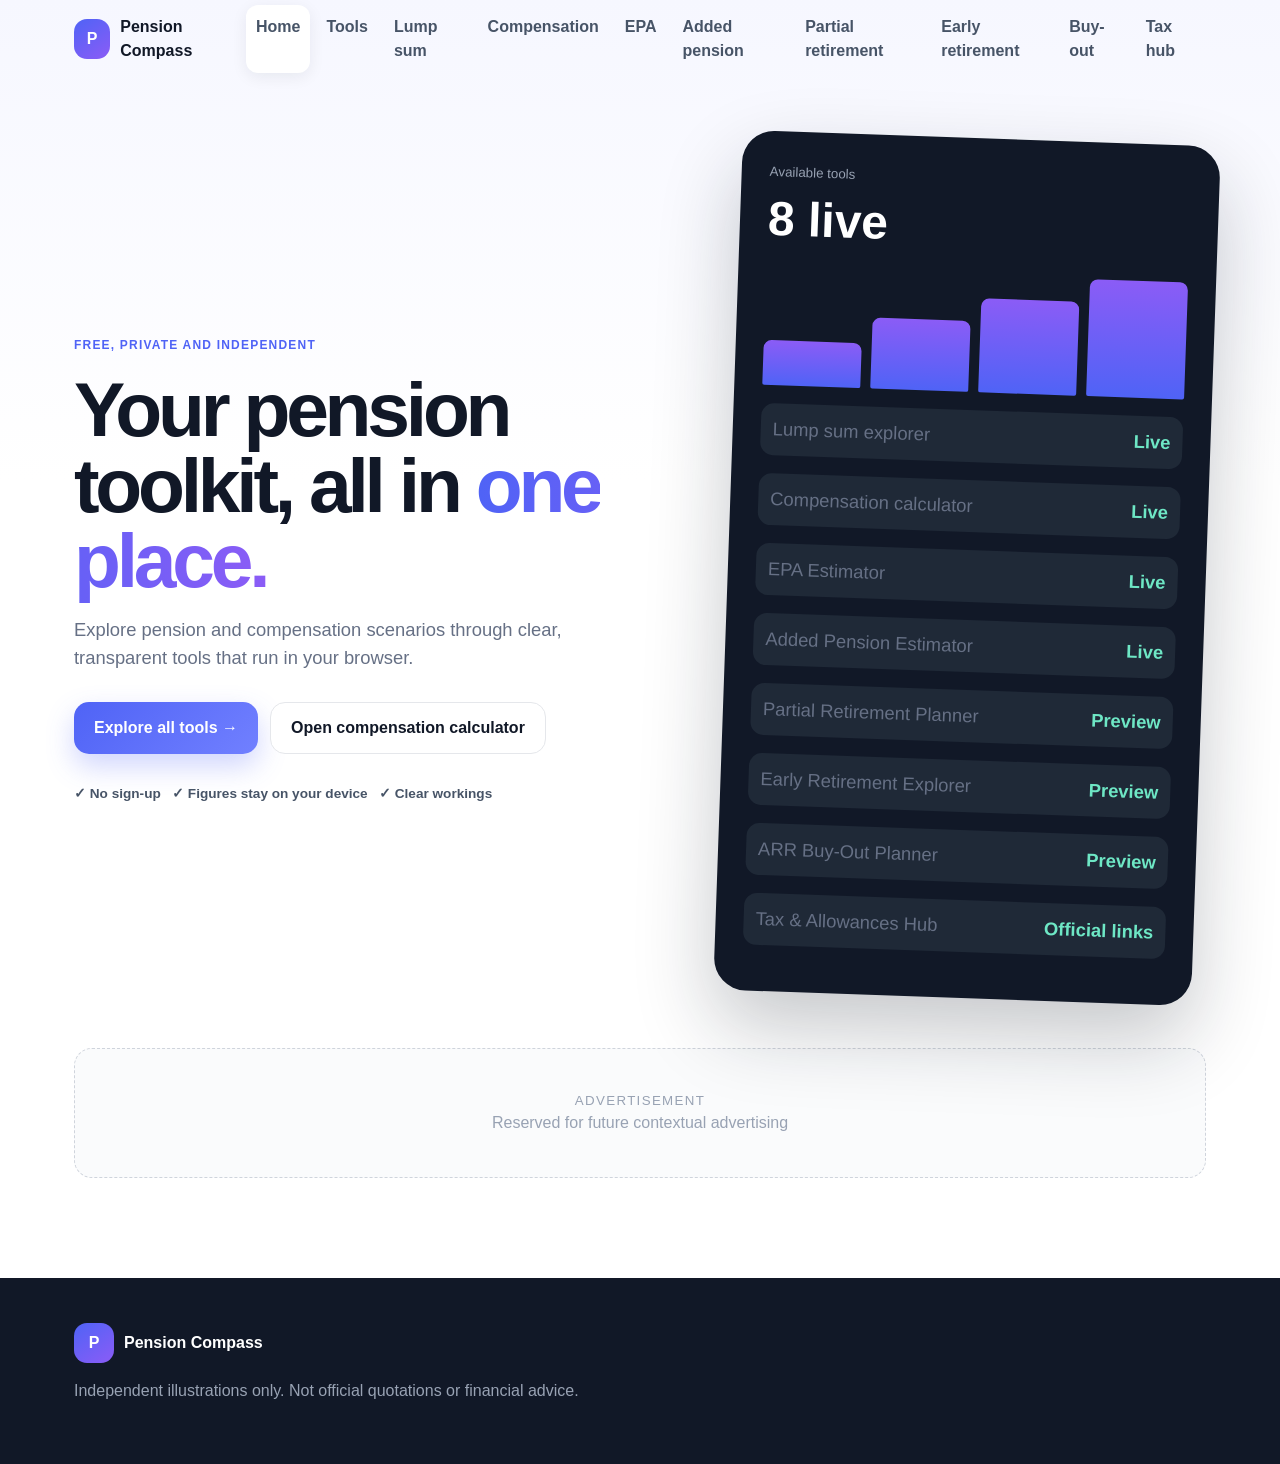
==== commit 9355d3d4: "Pension Compass Phase 8  Tax & Allowances Hub" ====
--- a/index.html
+++ b/index.html
@@ -1,11 +1,11 @@
 <!doctype html><html lang="en-GB"><head><meta charset="utf-8"><meta name="viewport" content="width=device-width,initial-scale=1"><meta name="theme-color" content="#111827"><title>Pension Compass</title><link rel="manifest" href="manifest.webmanifest"><link rel="icon" href="assets/icon.svg"><link rel="stylesheet" href="styles.css"></head><body>
-<a class="skip" href="#main">Skip to content</a><header><a class="brand" href="#home"><i>P</i>Pension Compass</a><nav><a href="#home">Home</a><a href="#tools">Tools</a><a href="#lump-sum">Lump sum</a><a href="#compensation">Compensation</a><a href="#epa">EPA</a><a href="#added-pension">Added pension</a><a href="#partial-retirement">Partial retirement</a><a href="#early-retirement">Early retirement</a><a href="#arr-buyout">Buy-out</a></nav><button id="menu" aria-label="Open menu">☰</button></header><div id="mobile" class="mobile" hidden><a href="#home">Home</a><a href="#tools">Tools</a><a href="#lump-sum">Lump sum</a><a href="#compensation">Compensation</a><a href="#epa">EPA Estimator</a><a href="#added-pension">Added Pension</a><a href="#partial-retirement">Partial Retirement</a><a href="#early-retirement">Early Retirement</a><a href="#arr-buyout">ARR Buy-Out</a><a href="#methodology">Methodology</a></div>
+<a class="skip" href="#main">Skip to content</a><header><a class="brand" href="#home"><i>P</i>Pension Compass</a><nav><a href="#home">Home</a><a href="#tools">Tools</a><a href="#lump-sum">Lump sum</a><a href="#compensation">Compensation</a><a href="#epa">EPA</a><a href="#added-pension">Added pension</a><a href="#partial-retirement">Partial retirement</a><a href="#early-retirement">Early retirement</a><a href="#arr-buyout">Buy-out</a><a href="#tax-hub">Tax hub</a></nav><button id="menu" aria-label="Open menu">☰</button></header><div id="mobile" class="mobile" hidden><a href="#home">Home</a><a href="#tools">Tools</a><a href="#lump-sum">Lump sum</a><a href="#compensation">Compensation</a><a href="#epa">EPA Estimator</a><a href="#added-pension">Added Pension</a><a href="#partial-retirement">Partial Retirement</a><a href="#early-retirement">Early Retirement</a><a href="#arr-buyout">ARR Buy-Out</a><a href="#tax-hub">Tax & Allowances</a><a href="#methodology">Methodology</a></div>
 <main id="main">
-<section class="page active" data-page="home"><div class="hero"><div><span class="eyebrow">Free, private and independent</span><h1>Your pension toolkit, all in <em>one place.</em></h1><p>Explore pension and compensation scenarios through clear, transparent tools that run in your browser.</p><div class="buttons"><a class="btn primary" href="#tools">Explore all tools →</a><a class="btn secondary" href="#compensation">Open compensation calculator</a></div><div class="trust">✓ No sign-up &nbsp; ✓ Figures stay on your device &nbsp; ✓ Clear workings</div></div><div class="hero-card"><small>Available tools</small><strong>7 live</strong><div class="bars"><i></i><i></i><i></i><i></i></div><p><span>Lump sum explorer</span><b>Live</b></p><p><span>Compensation calculator</span><b>Live</b></p><p><span>EPA Estimator</span><b>Live</b></p><p><span>Added Pension Estimator</span><b>Live</b></p><p><span>Partial Retirement Planner</span><b>Preview</b></p><p><span>Early Retirement Explorer</span><b>Preview</b></p><p><span>ARR Buy-Out Planner</span><b>Preview</b></p></div></div><div class="ad"><small>Advertisement</small><span>Reserved for future contextual advertising</span></div></section>
-<section class="page" data-page="tools"><span class="eyebrow">Pension Compass toolkit</span><h1>Choose a tool</h1><p class="lead">Four tools are now available. The remaining services stay marked as roadmap placeholders.</p><div class="tools"><article class="tool live"><i>◒</i><span>Available now</span><h2>Lump sum explorer</h2><p>Explore how a chosen lump sum could affect annual and monthly alpha pension figures.</p><a href="#lump-sum">Open calculator →</a></article><article class="tool live dark"><i>£</i><span>Available now</span><h2>Compensation calculator</h2><p>Illustrate Voluntary Exit, Voluntary Redundancy and Compulsory Redundancy awards.</p><a href="#compensation">Open calculator →</a></article><article class="tool live"><i>↘</i><span>Preview available</span><h2>Early Retirement Explorer</h2><p>See how an early-payment factor could affect annual pension and standard lump sum.</p><a href="#early-retirement">Open explorer →</a></article><article class="tool live"><i>＋</i><span>Available now</span><h2>EPA Estimator</h2><p>Estimate EPA-1, EPA-2 or EPA-3 contributions using the 2026 cost tables.</p><a href="#epa">Open estimator →</a></article><article class="tool live"><i>＋</i><span>Preview available</span><h2>Added Pension Estimator</h2><p>Convert between a one-off payment and annual added pension using the supplied factor tables.</p><a href="#added-pension">Open estimator →</a></article><article class="tool live dark"><i>◐</i><span>Preview available</span><h2>Partial Retirement Planner</h2><p>Compare salary, pension drawdown and combined income before and after reshaping your job.</p><a href="#partial-retirement">Open planner →</a></article><article class="tool live dark"><i>◇</i><span>Preview available</span><h2>Early Retirement Buy-Out Planner</h2><p>Plan how compensation, employer top-up and personal funds could meet an official ARR buy-out quote.</p><a href="#arr-buyout">Open planner →</a></article><article class="tool"><i>%</i><span>Coming soon</span><h2>HMRC Pension Adjustment Calculator</h2><p>Placeholder for pension adjustment calculations.</p></article></div></section>
+<section class="page active" data-page="home"><div class="hero"><div><span class="eyebrow">Free, private and independent</span><h1>Your pension toolkit, all in <em>one place.</em></h1><p>Explore pension and compensation scenarios through clear, transparent tools that run in your browser.</p><div class="buttons"><a class="btn primary" href="#tools">Explore all tools →</a><a class="btn secondary" href="#compensation">Open compensation calculator</a></div><div class="trust">✓ No sign-up &nbsp; ✓ Figures stay on your device &nbsp; ✓ Clear workings</div></div><div class="hero-card"><small>Available tools</small><strong>8 live</strong><div class="bars"><i></i><i></i><i></i><i></i></div><p><span>Lump sum explorer</span><b>Live</b></p><p><span>Compensation calculator</span><b>Live</b></p><p><span>EPA Estimator</span><b>Live</b></p><p><span>Added Pension Estimator</span><b>Live</b></p><p><span>Partial Retirement Planner</span><b>Preview</b></p><p><span>Early Retirement Explorer</span><b>Preview</b></p><p><span>ARR Buy-Out Planner</span><b>Preview</b></p><p><span>Tax & Allowances Hub</span><b>Official links</b></p></div></div><div class="ad"><small>Advertisement</small><span>Reserved for future contextual advertising</span></div></section>
+<section class="page" data-page="tools"><span class="eyebrow">Pension Compass toolkit</span><h1>Choose a tool</h1><p class="lead">Four tools are now available. The remaining services stay marked as roadmap placeholders.</p><div class="tools"><article class="tool live"><i>◒</i><span>Available now</span><h2>Lump sum explorer</h2><p>Explore how a chosen lump sum could affect annual and monthly alpha pension figures.</p><a href="#lump-sum">Open calculator →</a></article><article class="tool live dark"><i>£</i><span>Available now</span><h2>Compensation calculator</h2><p>Illustrate Voluntary Exit, Voluntary Redundancy and Compulsory Redundancy awards.</p><a href="#compensation">Open calculator →</a></article><article class="tool live"><i>↘</i><span>Preview available</span><h2>Early Retirement Explorer</h2><p>See how an early-payment factor could affect annual pension and standard lump sum.</p><a href="#early-retirement">Open explorer →</a></article><article class="tool live"><i>＋</i><span>Available now</span><h2>EPA Estimator</h2><p>Estimate EPA-1, EPA-2 or EPA-3 contributions using the 2026 cost tables.</p><a href="#epa">Open estimator →</a></article><article class="tool live"><i>＋</i><span>Preview available</span><h2>Added Pension Estimator</h2><p>Convert between a one-off payment and annual added pension using the supplied factor tables.</p><a href="#added-pension">Open estimator →</a></article><article class="tool live dark"><i>◐</i><span>Preview available</span><h2>Partial Retirement Planner</h2><p>Compare salary, pension drawdown and combined income before and after reshaping your job.</p><a href="#partial-retirement">Open planner →</a></article><article class="tool live dark"><i>◇</i><span>Preview available</span><h2>Early Retirement Buy-Out Planner</h2><p>Plan how compensation, employer top-up and personal funds could meet an official ARR buy-out quote.</p><a href="#arr-buyout">Open planner →</a></article><article class="tool live"><i>%</i><span>Official links</span><h2>Tax & Allowances Hub</h2><p>Go to current GOV.UK guidance on pension annual allowance, carry forward and the money purchase annual allowance.</p><a href="#tax-hub">Open guidance hub →</a></article></div></section>
 <section class="page" data-page="lump-sum"><span class="eyebrow">Alpha illustration</span><h1>Lump sum explorer</h1><form id="lumpForm" class="card"><label>Annual pension before exchange<div class="money"><span>£</span><input id="annualPension" inputmode="decimal"></div></label><label>Proposed lump sum<div class="money"><span>£</span><input id="chosenLump" inputmode="decimal"></div></label><p id="lumpError" class="error"></p><button class="btn primary">Calculate illustration</button></form><section id="lumpResults" class="results" hidden><h2>Your pension snapshot</h2><div class="metrics"><article><small>Annual pension</small><strong id="lumpAnnual"></strong></article><article><small>Monthly equivalent</small><strong id="lumpMonthly"></strong></article><article><small>Lump sum</small><strong id="lumpAmount"></strong></article><article><small>Pension exchanged</small><strong id="lumpExchanged"></strong></article></div><div class="warning"><b>!</b><p>Illustration only. This does not calculate the maximum permitted lump sum or confirm entitlement.</p></div></section></section>
 <section class="page compensation" data-page="compensation"><span class="eyebrow">Civil Service compensation illustration</span><h1>Compensation calculator</h1><p class="lead">Estimate an award under Voluntary Exit, Voluntary Redundancy or Compulsory Redundancy using the source workbook rules.</p><form id="compForm" class="wizard" novalidate><div class="type-tabs"><label><input type="radio" name="compType" value="voluntary-exit" checked><span>Voluntary Exit</span></label><label><input type="radio" name="compType" value="voluntary-redundancy"><span>Voluntary Redundancy</span></label><label><input type="radio" name="compType" value="compulsory-redundancy"><span>Compulsory Redundancy</span></label></div>
 <div class="form-grid"><fieldset><legend>About you</legend><label>Date of birth<input type="date" id="dob" required></label><label>First day of continuous service<input type="date" id="startDate" required></label><label>Expected last day of service<input type="date" id="lastDate" required></label><label>Normal pension date<input type="date" id="pensionDate" required></label></fieldset><fieldset><legend>Pay and service</legend><label>Current reckonable service, years<input type="number" id="service" min="0" step="0.0001" required></label><label>Basic salary, annual FTE<div class="money"><span>£</span><input type="number" id="salary" min="0" step="0.01" required></div></label><label>Permanent pensionable allowances<div class="money"><span>£</span><input type="number" id="allowances" min="0" step="0.01" value="0"></div></label><label class="switch"><input type="checkbox" id="partTime"> Part-time in the last three years</label><div id="partTimeFields" hidden><label>Current weekly part-time hours<input type="number" id="ptHours" min="0" step="0.01"></label><label>Weekly full-time equivalent hours<input type="number" id="ftHours" min="0" step="0.01"></label><label>Service as if full-time throughout<input type="number" id="fteService" min="0" step="0.0001"></label></div></fieldset><fieldset id="veOptions" class="wide"><legend>Voluntary Exit options</legend><label>Standard tariff multiple<input type="number" id="multiple" min="0.01" max="2" step="0.01" value="1"></label><label class="switch"><input type="checkbox" id="underpin" checked> Apply £23,000 lower-paid underpin</label></fieldset></div><p id="compError" class="error"></p><button class="btn primary full">Calculate compensation illustration →</button><small class="privacy">No data is saved or sent anywhere.</small></form>
 <section id="compResults" class="results" hidden><div class="result-head"><div><span class="success">✓ Illustration ready</span><h2>Estimated award</h2></div><button id="printComp" type="button">⎙</button></div><strong id="finalAward" class="big"></strong><p id="awardType"></p><div class="metrics"><article><small>Scheme calculation</small><strong id="schemeAward"></strong></article><article><small>Pay used</small><strong id="payUsed"></strong></article><article><small>Monthly pay</small><strong id="monthlyPay"></strong></article><article><small>Reckonable service</small><strong id="serviceUsed"></strong></article><article><small>Standard tariff</small><strong id="standardTariff"></strong></article><article><small>Applicable maximum</small><strong id="applicableMax"></strong></article><article><small>Months to pension age</small><strong id="monthsToPA"></strong></article><article><small>Statutory comparison</small><strong id="statutoryAmount"></strong></article></div><details><summary>How this was calculated <span>+</span></summary><div id="compBreakdown"></div></details><div class="warning"><b>!</b><div id="compWarnings"></div></div></section><div class="ad"><small>Advertisement</small><span>Reserved after the complete result and warning</span></div></section>
-<section class="page" data-page="epa"><span class="eyebrow">Alpha EPA illustration</span><h1>EPA Estimator</h1><p class="lead">Estimate the additional contribution for an EPA-1, EPA-2 or EPA-3 option.</p><form id="epaForm" class="wizard" novalidate><div class="form-grid"><fieldset><legend>About you</legend><label>Date of birth<input id="epaDob" type="date" required></label><label>EPA contract start date<input id="epaStart" type="date" required value="2027-04-01"></label><label>Normal pension date<input id="epaNpaDate" type="date" required></label></fieldset><fieldset><legend>Your EPA option</legend><label>Pensionable earnings<div class="money"><span>£</span><input id="epaSalary" type="number" min="1" step="0.01" required></div></label><div class="type-tabs epa-tabs"><label><input type="radio" name="epaOption" value="1" checked><span>EPA-1<br><small>1 year earlier</small></span></label><label><input type="radio" name="epaOption" value="2"><span>EPA-2<br><small>2 years earlier</small></span></label><label><input type="radio" name="epaOption" value="3"><span>EPA-3<br><small>3 years earlier</small></span></label></div></fieldset></div><p id="epaError" class="error"></p><button class="btn primary full">Calculate EPA illustration →</button><small class="privacy">No personal information is stored or sent anywhere.</small></form><section id="epaResults" class="results" hidden><div class="result-head"><div><span class="success">✓ Illustration ready</span><h2>Estimated additional contribution</h2></div></div><strong id="epaRate" class="big"></strong><p>of pensionable earnings</p><div class="metrics"><article><small>Estimated monthly cost</small><strong id="epaMonthly"></strong></article><article><small>Estimated annual cost</small><strong id="epaAnnual"></strong></article><article><small>EPA option</small><strong id="epaOptionResult"></strong></article><article><small>Normal Pension Age</small><strong id="epaNpa"></strong></article></div><details><summary>How this was calculated <span>+</span></summary><div id="epaBreakdown"></div></details><div class="warning"><b>!</b><div id="epaWarnings"></div></div></section><div class="ad"><small>Advertisement</small><span>Reserved after the complete result and warning</span></div></section><section class="page" data-page="added-pension"><span class="eyebrow">Alpha Added Pension illustration</span><h1>Added Pension Estimator</h1><p class="lead">Estimate annual added pension from a one-off payment, or the one-off payment needed for a target annual pension.</p><form id="apForm" class="wizard" novalidate><div class="type-tabs"><label><input type="radio" name="apDirection" value="payment-to-pension" checked><span>Payment → Pension</span></label><label><input type="radio" name="apDirection" value="pension-to-payment"><span>Pension → Payment</span></label></div><div class="type-tabs"><label><input type="radio" name="apFrequency" value="lump-sum" checked><span>One-off payment</span></label><label><input type="radio" name="apFrequency" value="monthly"><span>Monthly contributions</span></label></div><div class="form-grid"><fieldset><legend>About you</legend><label>Date of birth<input id="apDob" type="date" required></label><label>Contract start date<input id="apStart" type="date" required></label><label>Normal pension date<input id="apNpaDate" type="date" required></label><label>Pension basis<select id="apCover"><option value="self">Self only</option><option value="dependants">Self and dependants</option></select></label><label id="apSexLabel">Factor selection<select id="apSex"><option value="male">Male table</option><option value="female">Female table</option></select></label></fieldset><fieldset><legend>Your illustration</legend><label id="apAmountLabel">One-off payment<div class="money"><span>£</span><input id="apAmount" type="number" min="1" step="0.01" required></div></label><div class="info"><b>i</b><p>For monthly contributions, the amount is annualised and converted using the workbook factor and revaluation approach.</p></div></fieldset><fieldset class="wide"><legend>Headroom dashboard inputs</legend><div class="headroom-inputs"><label>Added Pension limit<div class="money"><span>£</span><input id="apHeadroomLimit" type="number" min="0" step="0.01" value="0"></div></label><label>Headroom already used by EPA<div class="money"><span>£</span><input id="apExistingEPA" type="number" min="0" step="0.01" value="0"></div></label><label>Existing Added Pension<div class="money"><span>£</span><input id="apExistingAP" type="number" min="0" step="0.01" value="0"></div></label></div><small>Enter the relevant figures from your records. Leave the limit at £0 to calculate without a headroom assessment.</small></fieldset></div><p id="apError" class="error"></p><button class="btn primary full">Calculate Added Pension illustration →</button><small class="privacy">No personal information is stored or sent anywhere.</small></form><section id="apResults" class="results" hidden><div class="result-head"><div><span class="success">✓ Illustration ready</span><h2 id="apResultTitle">Estimated result</h2></div></div><strong id="apResult" class="big"></strong><div id="headroomDashboard" class="headroom-dashboard" hidden><div class="headroom-top"><div><small>Headroom remaining after this illustration</small><strong id="apHeadroomRemaining"></strong></div><span id="apHeadroomStatus"></span></div><div class="headroom-track"><i id="apHeadroomBar"></i></div><div class="headroom-stats"><span>Existing use <b id="apHeadroomExisting"></b></span><span>New purchase <b id="apHeadroomNew"></b></span><span>Limit <b id="apHeadroomTotal"></b></span></div></div><div class="metrics"><article><small>Normal Pension Age</small><strong id="apNpa"></strong></article><article><small>Age at contract start</small><strong id="apAge"></strong></article><article><small>NPA factor</small><strong id="apNpaFactor"></strong></article><article><small>Revaluation factor</small><strong id="apRevFactor"></strong></article></div><details><summary>How this was calculated <span>+</span></summary><div id="apBreakdown"></div></details><div class="warning"><b>!</b><div id="apWarnings"></div></div></section></section><section class="page" data-page="partial-retirement"><span class="eyebrow">Income scenario planner</span><h1>Partial Retirement Planner</h1><p class="lead">Compare your income before and after reshaping your job and drawing part of your pension.</p><form id="prForm" class="wizard" novalidate><div class="form-grid"><fieldset><legend>Current position</legend><label>Current age<input id="prAge" type="number" min="50" max="75" step="1" required></label><label>Normal Pension Age<input id="prNpa" type="number" min="50" max="75" step="1" value="60" required></label><label>Current annual salary<div class="money"><span>£</span><input id="prCurrentSalary" type="number" min="0" step="0.01" required></div></label><label>Annual pension built up<div class="money"><span>£</span><input id="prPension" type="number" min="0" step="0.01" required></div></label><label>Standard lump sum built up<div class="money"><span>£</span><input id="prLump" type="number" min="0" step="0.01" value="0"></div></label></fieldset><fieldset><legend>Partial retirement scenario</legend><label>New annual salary<div class="money"><span>£</span><input id="prNewSalary" type="number" min="0" step="0.01" required></div></label><label>Percentage of pension to draw<input id="prDraw" type="number" min="0" max="100" step="1" value="50" required></label><label>Annual abatement, if applicable<div class="money"><span>£</span><input id="prAbatement" type="number" min="0" step="0.01" value="0"></div></label><label>Other annual income<div class="money"><span>£</span><input id="prOther" type="number" min="0" step="0.01" value="0"></div></label></fieldset><fieldset class="wide"><legend>Projection assumptions</legend><div class="headroom-inputs"><label>Years to final retirement<input id="prYears" type="number" min="0" max="30" step="1" value="5"></label><label>Annual pay growth %<input id="prPayGrowth" type="number" min="0" max="20" step="0.1" value="2"></label><label>Annual CPI %<input id="prCpi" type="number" min="0" max="20" step="0.1" value="2"></label></div></fieldset></div><p id="prError" class="error"></p><button class="btn primary full">Calculate partial retirement illustration →</button><small class="privacy">No personal information is stored or sent anywhere.</small></form><section id="prResults" class="results" hidden><div class="result-head"><div><span class="success">✓ Scenario ready</span><h2>Estimated combined annual income</h2></div></div><strong id="prAfterAnnual" class="big"></strong><p id="prChange"></p><div class="income-compare"><article><small>Before partial retirement</small><strong id="prBeforeAnnual"></strong><span id="prBeforeMonthly"></span></article><article class="after"><small>After partial retirement</small><strong id="prAfterAnnualCard"></strong><span id="prAfterMonthly"></span></article></div><div class="metrics"><article><small>New salary</small><strong id="prSalaryResult"></strong></article><article><small>Pension in payment</small><strong id="prPensionResult"></strong></article><article><small>Estimated lump sum</small><strong id="prLumpResult"></strong></article><article><small>Salary reduction</small><strong id="prReduction"></strong></article></div><h3>Income projection</h3><div id="prChart" class="projection-chart"></div><details><summary>How this was calculated <span>+</span></summary><div id="prBreakdown"></div></details><div class="warning"><b>!</b><div id="prWarnings"></div></div></section></section><section class="page" data-page="early-retirement"><span class="eyebrow">Early-payment illustration</span><h1>Early Retirement Explorer</h1><p class="lead">Compare unreduced benefits with an illustrative early-retirement outcome.</p><form id="erForm" class="wizard" novalidate><div class="form-grid"><fieldset><legend>Retirement scenario</legend><label>Age at planned retirement<input id="erAge" type="number" min="50" max="75" step="0.083333" required></label><label>Normal Pension Age<select id="erNpa"><option value="60">60</option><option value="65">65</option><option value="66">66</option><option value="67">67</option><option value="68">68</option></select></label><label id="erCustomWrap" hidden>Official pension factor<input id="erCustomFactor" type="number" min="0.01" max="1" step="0.001"><small>Enter the factor shown in an official quotation or current factor table.</small></label></fieldset><fieldset><legend>Benefits at planned retirement</legend><label>Unreduced annual pension<div class="money"><span>£</span><input id="erPension" type="number" min="0" step="0.01" required></div></label><label>Unreduced standard lump sum<div class="money"><span>£</span><input id="erLump" type="number" min="0" step="0.01" value="0"></div></label><div class="info"><b>i</b><p>NPA 60 uses the age-factor points held in the supplied workbook. Other NPAs require an official factor.</p></div></fieldset></div><p id="erError" class="error"></p><button class="btn primary full">Calculate early-retirement illustration →</button></form><section id="erResults" class="results" hidden><span class="success">✓ Illustration ready</span><h2>Estimated reduced annual pension</h2><strong id="erReducedPension" class="big"></strong><div class="income-compare"><article><small>Unreduced pension</small><strong id="erBeforePension"></strong></article><article class="after"><small>Illustrative reduced pension</small><strong id="erAfterPension"></strong><span id="erMonthly"></span></article></div><div class="metrics"><article><small>Years early</small><strong id="erYearsEarly"></strong></article><article><small>Pension factor</small><strong id="erFactor"></strong></article><article><small>Annual reduction</small><strong id="erReduction"></strong></article><article><small>Reduced lump sum</small><strong id="erReducedLump"></strong></article></div><details><summary>How this was calculated <span>+</span></summary><div id="erBreakdown"></div></details><div class="warning"><b>!</b><div id="erWarnings"></div></div></section></section><section class="page" data-page="arr-buyout"><span class="eyebrow">Actuarial reduction buy-out</span><h1>Early Retirement Buy-Out Planner</h1><p class="lead">Use official quoted buy-out costs to model funding from compensation, employer top-up and personal funds.</p><form id="arrForm" class="wizard" novalidate><div class="form-grid"><fieldset><legend>Official buy-out quote</legend><label>PCSPS pension reduction buy-out cost<div class="money"><span>£</span><input id="arrPCSPSPen" type="number" min="0" step="0.01" value="0"></div></label><label>PCSPS lump-sum reduction buy-out cost<div class="money"><span>£</span><input id="arrPCSPSLS" type="number" min="0" step="0.01" value="0"></div></label><label>Alpha pension reduction buy-out cost<div class="money"><span>£</span><input id="arrAlpha" type="number" min="0" step="0.01" value="0"></div></label><div class="info"><b>i</b><p>Enter figures from an official quotation. This preview does not derive actuarial buy-out factors.</p></div></fieldset><fieldset><legend>How you would fund it</legend><label>Compensation available<div class="money"><span>£</span><input id="arrComp" type="number" min="0" step="0.01" value="0"></div></label><label>Employer top-up<div class="money"><span>£</span><input id="arrEmployer" type="number" min="0" step="0.01" value="0"></div></label><label>Personal funds<div class="money"><span>£</span><input id="arrPersonal" type="number" min="0" step="0.01" value="0"></div></label></fieldset></div><p id="arrError" class="error"></p><button class="btn primary full">Calculate buy-out funding plan →</button></form><section id="arrResults" class="results" hidden><div class="result-head"><div><span class="success">✓ Funding plan ready</span><h2>Official buy-out cost funded</h2></div></div><strong id="arrFundedPc" class="big"></strong><div class="headroom-dashboard"><div class="headroom-top"><div><small>Funding position</small><strong id="arrPosition"></strong></div><span id="arrStatus"></span></div><div class="headroom-track"><i id="arrBar"></i></div><div class="headroom-stats"><span>Full cost <b id="arrFullCost"></b></span><span>Funds available <b id="arrAvailable"></b></span><span>Shortfall <b id="arrShortfall"></b></span></div></div><div class="metrics"><article><small>Compensation used</small><strong id="arrCompUsed"></strong></article><article><small>Employer top-up used</small><strong id="arrEmployerUsed"></strong></article><article><small>Personal funds used</small><strong id="arrPersonalUsed"></strong></article><article><small>Compensation remaining</small><strong id="arrCompRemaining"></strong></article></div><details><summary>Funding breakdown <span>+</span></summary><div id="arrBreakdown"></div></details><div class="warning"><b>!</b><div id="arrWarnings"></div></div></section></section><section class="page" data-page="methodology"><span class="eyebrow">Open methodology</span><h1>Calculation sources</h1><div class="card prose"><h2>Compensation calculator</h2><p>The engine translates the formula layers from the April 2024 Voluntary Exit and VR/CR workbooks. It includes salary thresholds, tariff caps, pension-age tapering, part-time restrictions, qualifying service and statutory redundancy comparison.</p><h2>Lump sum explorer</h2><p>The alpha illustration uses £12 of lump sum for each £1 of annual pension exchanged. It does not calculate the maximum amount.</p></div></section>
+<section class="page" data-page="epa"><span class="eyebrow">Alpha EPA illustration</span><h1>EPA Estimator</h1><p class="lead">Estimate the additional contribution for an EPA-1, EPA-2 or EPA-3 option.</p><form id="epaForm" class="wizard" novalidate><div class="form-grid"><fieldset><legend>About you</legend><label>Date of birth<input id="epaDob" type="date" required></label><label>EPA contract start date<input id="epaStart" type="date" required value="2027-04-01"></label><label>Normal pension date<input id="epaNpaDate" type="date" required></label></fieldset><fieldset><legend>Your EPA option</legend><label>Pensionable earnings<div class="money"><span>£</span><input id="epaSalary" type="number" min="1" step="0.01" required></div></label><div class="type-tabs epa-tabs"><label><input type="radio" name="epaOption" value="1" checked><span>EPA-1<br><small>1 year earlier</small></span></label><label><input type="radio" name="epaOption" value="2"><span>EPA-2<br><small>2 years earlier</small></span></label><label><input type="radio" name="epaOption" value="3"><span>EPA-3<br><small>3 years earlier</small></span></label></div></fieldset></div><p id="epaError" class="error"></p><button class="btn primary full">Calculate EPA illustration →</button><small class="privacy">No personal information is stored or sent anywhere.</small></form><section id="epaResults" class="results" hidden><div class="result-head"><div><span class="success">✓ Illustration ready</span><h2>Estimated additional contribution</h2></div></div><strong id="epaRate" class="big"></strong><p>of pensionable earnings</p><div class="metrics"><article><small>Estimated monthly cost</small><strong id="epaMonthly"></strong></article><article><small>Estimated annual cost</small><strong id="epaAnnual"></strong></article><article><small>EPA option</small><strong id="epaOptionResult"></strong></article><article><small>Normal Pension Age</small><strong id="epaNpa"></strong></article></div><details><summary>How this was calculated <span>+</span></summary><div id="epaBreakdown"></div></details><div class="warning"><b>!</b><div id="epaWarnings"></div></div></section><div class="ad"><small>Advertisement</small><span>Reserved after the complete result and warning</span></div></section><section class="page" data-page="added-pension"><span class="eyebrow">Alpha Added Pension illustration</span><h1>Added Pension Estimator</h1><p class="lead">Estimate annual added pension from a one-off payment, or the one-off payment needed for a target annual pension.</p><form id="apForm" class="wizard" novalidate><div class="type-tabs"><label><input type="radio" name="apDirection" value="payment-to-pension" checked><span>Payment → Pension</span></label><label><input type="radio" name="apDirection" value="pension-to-payment"><span>Pension → Payment</span></label></div><div class="type-tabs"><label><input type="radio" name="apFrequency" value="lump-sum" checked><span>One-off payment</span></label><label><input type="radio" name="apFrequency" value="monthly"><span>Monthly contributions</span></label></div><div class="form-grid"><fieldset><legend>About you</legend><label>Date of birth<input id="apDob" type="date" required></label><label>Contract start date<input id="apStart" type="date" required></label><label>Normal pension date<input id="apNpaDate" type="date" required></label><label>Pension basis<select id="apCover"><option value="self">Self only</option><option value="dependants">Self and dependants</option></select></label><label id="apSexLabel">Factor selection<select id="apSex"><option value="male">Male table</option><option value="female">Female table</option></select></label></fieldset><fieldset><legend>Your illustration</legend><label id="apAmountLabel">One-off payment<div class="money"><span>£</span><input id="apAmount" type="number" min="1" step="0.01" required></div></label><div class="info"><b>i</b><p>For monthly contributions, the amount is annualised and converted using the workbook factor and revaluation approach.</p></div></fieldset><fieldset class="wide"><legend>Headroom dashboard inputs</legend><div class="headroom-inputs"><label>Added Pension limit<div class="money"><span>£</span><input id="apHeadroomLimit" type="number" min="0" step="0.01" value="0"></div></label><label>Headroom already used by EPA<div class="money"><span>£</span><input id="apExistingEPA" type="number" min="0" step="0.01" value="0"></div></label><label>Existing Added Pension<div class="money"><span>£</span><input id="apExistingAP" type="number" min="0" step="0.01" value="0"></div></label></div><small>Enter the relevant figures from your records. Leave the limit at £0 to calculate without a headroom assessment.</small></fieldset></div><p id="apError" class="error"></p><button class="btn primary full">Calculate Added Pension illustration →</button><small class="privacy">No personal information is stored or sent anywhere.</small></form><section id="apResults" class="results" hidden><div class="result-head"><div><span class="success">✓ Illustration ready</span><h2 id="apResultTitle">Estimated result</h2></div></div><strong id="apResult" class="big"></strong><div id="headroomDashboard" class="headroom-dashboard" hidden><div class="headroom-top"><div><small>Headroom remaining after this illustration</small><strong id="apHeadroomRemaining"></strong></div><span id="apHeadroomStatus"></span></div><div class="headroom-track"><i id="apHeadroomBar"></i></div><div class="headroom-stats"><span>Existing use <b id="apHeadroomExisting"></b></span><span>New purchase <b id="apHeadroomNew"></b></span><span>Limit <b id="apHeadroomTotal"></b></span></div></div><div class="metrics"><article><small>Normal Pension Age</small><strong id="apNpa"></strong></article><article><small>Age at contract start</small><strong id="apAge"></strong></article><article><small>NPA factor</small><strong id="apNpaFactor"></strong></article><article><small>Revaluation factor</small><strong id="apRevFactor"></strong></article></div><details><summary>How this was calculated <span>+</span></summary><div id="apBreakdown"></div></details><div class="warning"><b>!</b><div id="apWarnings"></div></div></section></section><section class="page" data-page="partial-retirement"><span class="eyebrow">Income scenario planner</span><h1>Partial Retirement Planner</h1><p class="lead">Compare your income before and after reshaping your job and drawing part of your pension.</p><form id="prForm" class="wizard" novalidate><div class="form-grid"><fieldset><legend>Current position</legend><label>Current age<input id="prAge" type="number" min="50" max="75" step="1" required></label><label>Normal Pension Age<input id="prNpa" type="number" min="50" max="75" step="1" value="60" required></label><label>Current annual salary<div class="money"><span>£</span><input id="prCurrentSalary" type="number" min="0" step="0.01" required></div></label><label>Annual pension built up<div class="money"><span>£</span><input id="prPension" type="number" min="0" step="0.01" required></div></label><label>Standard lump sum built up<div class="money"><span>£</span><input id="prLump" type="number" min="0" step="0.01" value="0"></div></label></fieldset><fieldset><legend>Partial retirement scenario</legend><label>New annual salary<div class="money"><span>£</span><input id="prNewSalary" type="number" min="0" step="0.01" required></div></label><label>Percentage of pension to draw<input id="prDraw" type="number" min="0" max="100" step="1" value="50" required></label><label>Annual abatement, if applicable<div class="money"><span>£</span><input id="prAbatement" type="number" min="0" step="0.01" value="0"></div></label><label>Other annual income<div class="money"><span>£</span><input id="prOther" type="number" min="0" step="0.01" value="0"></div></label></fieldset><fieldset class="wide"><legend>Projection assumptions</legend><div class="headroom-inputs"><label>Years to final retirement<input id="prYears" type="number" min="0" max="30" step="1" value="5"></label><label>Annual pay growth %<input id="prPayGrowth" type="number" min="0" max="20" step="0.1" value="2"></label><label>Annual CPI %<input id="prCpi" type="number" min="0" max="20" step="0.1" value="2"></label></div></fieldset></div><p id="prError" class="error"></p><button class="btn primary full">Calculate partial retirement illustration →</button><small class="privacy">No personal information is stored or sent anywhere.</small></form><section id="prResults" class="results" hidden><div class="result-head"><div><span class="success">✓ Scenario ready</span><h2>Estimated combined annual income</h2></div></div><strong id="prAfterAnnual" class="big"></strong><p id="prChange"></p><div class="income-compare"><article><small>Before partial retirement</small><strong id="prBeforeAnnual"></strong><span id="prBeforeMonthly"></span></article><article class="after"><small>After partial retirement</small><strong id="prAfterAnnualCard"></strong><span id="prAfterMonthly"></span></article></div><div class="metrics"><article><small>New salary</small><strong id="prSalaryResult"></strong></article><article><small>Pension in payment</small><strong id="prPensionResult"></strong></article><article><small>Estimated lump sum</small><strong id="prLumpResult"></strong></article><article><small>Salary reduction</small><strong id="prReduction"></strong></article></div><h3>Income projection</h3><div id="prChart" class="projection-chart"></div><details><summary>How this was calculated <span>+</span></summary><div id="prBreakdown"></div></details><div class="warning"><b>!</b><div id="prWarnings"></div></div></section></section><section class="page" data-page="early-retirement"><span class="eyebrow">Early-payment illustration</span><h1>Early Retirement Explorer</h1><p class="lead">Compare unreduced benefits with an illustrative early-retirement outcome.</p><form id="erForm" class="wizard" novalidate><div class="form-grid"><fieldset><legend>Retirement scenario</legend><label>Age at planned retirement<input id="erAge" type="number" min="50" max="75" step="0.083333" required></label><label>Normal Pension Age<select id="erNpa"><option value="60">60</option><option value="65">65</option><option value="66">66</option><option value="67">67</option><option value="68">68</option></select></label><label id="erCustomWrap" hidden>Official pension factor<input id="erCustomFactor" type="number" min="0.01" max="1" step="0.001"><small>Enter the factor shown in an official quotation or current factor table.</small></label></fieldset><fieldset><legend>Benefits at planned retirement</legend><label>Unreduced annual pension<div class="money"><span>£</span><input id="erPension" type="number" min="0" step="0.01" required></div></label><label>Unreduced standard lump sum<div class="money"><span>£</span><input id="erLump" type="number" min="0" step="0.01" value="0"></div></label><div class="info"><b>i</b><p>NPA 60 uses the age-factor points held in the supplied workbook. Other NPAs require an official factor.</p></div></fieldset></div><p id="erError" class="error"></p><button class="btn primary full">Calculate early-retirement illustration →</button></form><section id="erResults" class="results" hidden><span class="success">✓ Illustration ready</span><h2>Estimated reduced annual pension</h2><strong id="erReducedPension" class="big"></strong><div class="income-compare"><article><small>Unreduced pension</small><strong id="erBeforePension"></strong></article><article class="after"><small>Illustrative reduced pension</small><strong id="erAfterPension"></strong><span id="erMonthly"></span></article></div><div class="metrics"><article><small>Years early</small><strong id="erYearsEarly"></strong></article><article><small>Pension factor</small><strong id="erFactor"></strong></article><article><small>Annual reduction</small><strong id="erReduction"></strong></article><article><small>Reduced lump sum</small><strong id="erReducedLump"></strong></article></div><details><summary>How this was calculated <span>+</span></summary><div id="erBreakdown"></div></details><div class="warning"><b>!</b><div id="erWarnings"></div></div></section></section><section class="page" data-page="arr-buyout"><span class="eyebrow">Actuarial reduction buy-out</span><h1>Early Retirement Buy-Out Planner</h1><p class="lead">Use official quoted buy-out costs to model funding from compensation, employer top-up and personal funds.</p><form id="arrForm" class="wizard" novalidate><div class="form-grid"><fieldset><legend>Official buy-out quote</legend><label>PCSPS pension reduction buy-out cost<div class="money"><span>£</span><input id="arrPCSPSPen" type="number" min="0" step="0.01" value="0"></div></label><label>PCSPS lump-sum reduction buy-out cost<div class="money"><span>£</span><input id="arrPCSPSLS" type="number" min="0" step="0.01" value="0"></div></label><label>Alpha pension reduction buy-out cost<div class="money"><span>£</span><input id="arrAlpha" type="number" min="0" step="0.01" value="0"></div></label><div class="info"><b>i</b><p>Enter figures from an official quotation. This preview does not derive actuarial buy-out factors.</p></div></fieldset><fieldset><legend>How you would fund it</legend><label>Compensation available<div class="money"><span>£</span><input id="arrComp" type="number" min="0" step="0.01" value="0"></div></label><label>Employer top-up<div class="money"><span>£</span><input id="arrEmployer" type="number" min="0" step="0.01" value="0"></div></label><label>Personal funds<div class="money"><span>£</span><input id="arrPersonal" type="number" min="0" step="0.01" value="0"></div></label></fieldset></div><p id="arrError" class="error"></p><button class="btn primary full">Calculate buy-out funding plan →</button></form><section id="arrResults" class="results" hidden><div class="result-head"><div><span class="success">✓ Funding plan ready</span><h2>Official buy-out cost funded</h2></div></div><strong id="arrFundedPc" class="big"></strong><div class="headroom-dashboard"><div class="headroom-top"><div><small>Funding position</small><strong id="arrPosition"></strong></div><span id="arrStatus"></span></div><div class="headroom-track"><i id="arrBar"></i></div><div class="headroom-stats"><span>Full cost <b id="arrFullCost"></b></span><span>Funds available <b id="arrAvailable"></b></span><span>Shortfall <b id="arrShortfall"></b></span></div></div><div class="metrics"><article><small>Compensation used</small><strong id="arrCompUsed"></strong></article><article><small>Employer top-up used</small><strong id="arrEmployerUsed"></strong></article><article><small>Personal funds used</small><strong id="arrPersonalUsed"></strong></article><article><small>Compensation remaining</small><strong id="arrCompRemaining"></strong></article></div><details><summary>Funding breakdown <span>+</span></summary><div id="arrBreakdown"></div></details><div class="warning"><b>!</b><div id="arrWarnings"></div></div></section></section><section class="page" data-page="tax-hub"><span class="eyebrow">Official tax guidance</span><h1>Tax & Allowances Hub</h1><p class="lead">Pension Compass does not calculate tax liabilities. Use these official GOV.UK and HMRC resources for current rules and guidance.</p><div class="tools tax-links"><article class="tool live"><i>£</i><span>GOV.UK</span><h2>Annual Allowance</h2><p>Read the official guidance on the annual allowance, what counts towards it and what happens if pension savings exceed it.</p><a href="https://www.gov.uk/tax-on-your-private-pension/annual-allowance" target="_blank" rel="noopener noreferrer">Open Annual Allowance guidance ↗</a></article><article class="tool live"><i>↻</i><span>HMRC manual</span><h2>Carry Forward</h2><p>Read HMRC's detailed guidance on carrying forward unused annual allowance from previous tax years.</p><a href="https://www.gov.uk/hmrc-internal-manuals/pensions-tax-manual/ptm055100" target="_blank" rel="noopener noreferrer">Open Carry Forward guidance ↗</a></article><article class="tool live"><i>↓</i><span>HMRC manual</span><h2>Money Purchase Annual Allowance</h2><p>Read HMRC's guidance on when flexible access can trigger the money purchase annual allowance rules.</p><a href="https://www.gov.uk/hmrc-internal-manuals/pensions-tax-manual/ptm056510" target="_blank" rel="noopener noreferrer">Open MPAA guidance ↗</a></article></div><div class="warning tax-warning"><b>!</b><div><h3>What this hub does not calculate</h3><p>Tax due, Annual Allowance charges, Carry Forward, tapered Annual Allowance, MPAA charges or any HMRC liability.</p><p>For individual tax decisions, use official guidance and consider regulated professional advice.</p></div></div></section><section class="page" data-page="methodology"><span class="eyebrow">Open methodology</span><h1>Calculation sources</h1><div class="card prose"><h2>Compensation calculator</h2><p>The engine translates the formula layers from the April 2024 Voluntary Exit and VR/CR workbooks. It includes salary thresholds, tariff caps, pension-age tapering, part-time restrictions, qualifying service and statutory redundancy comparison.</p><h2>Lump sum explorer</h2><p>The alpha illustration uses £12 of lump sum for each £1 of annual pension exchanged. It does not calculate the maximum amount.</p></div></section>
 </main><footer><a class="brand foot" href="#home"><i>P</i>Pension Compass</a><p>Independent illustrations only. Not official quotations or financial advice.</p></footer><script type="module" src="app.js"></script></body></html>
--- a/styles.css
+++ b/styles.css
@@ -2,3 +2,4 @@
 .wizard select{width:100%;padding:13px;border:1.5px solid #d0d5dd;border-radius:13px;background:#fff;font:inherit;margin-top:6px}.info{display:flex;gap:12px;background:#f4f6ff;padding:16px;border-radius:16px}.info>b{width:28px;height:28px;display:grid;place-items:center;background:#e6eaff;color:var(--blue);border-radius:9px;flex:none}.info p{margin:0;color:#475467}
 .headroom-inputs{display:grid;grid-template-columns:repeat(3,1fr);gap:14px}.headroom-dashboard{background:linear-gradient(145deg,#101828,#263248);color:#fff;border-radius:22px;padding:22px;margin:22px 0}.headroom-top{display:flex;justify-content:space-between;align-items:start}.headroom-top small{color:#98a2b3}.headroom-top strong{display:block;font-size:2rem}.headroom-top>span{padding:6px 10px;border-radius:99px;background:#e9fbf5;color:#087e68;font-weight:850;font-size:.75rem}.headroom-top>span.fail{background:#fee4e2;color:#b42318}.headroom-track{height:10px;background:#344054;border-radius:99px;margin:20px 0}.headroom-track i{display:block;height:100%;border-radius:99px;background:linear-gradient(90deg,#10b981,#7dd3fc)}.headroom-stats{display:flex;justify-content:space-between;gap:10px;color:#98a2b3;font-size:.78rem}.headroom-stats b{display:block;color:#fff}@media(max-width:620px){.headroom-inputs{grid-template-columns:1fr}.headroom-stats{flex-direction:column}}
 .income-compare{display:grid;grid-template-columns:1fr 1fr;gap:14px;margin:24px 0}.income-compare article{background:#f8fafc;border-radius:20px;padding:22px}.income-compare .after{background:#111827;color:#fff}.income-compare small,.income-compare span{display:block;color:#667085}.income-compare .after small,.income-compare .after span{color:#98a2b3}.income-compare strong{display:block;font-size:2rem}.projection-chart{display:flex;align-items:end;gap:9px;min-height:220px;padding:20px 8px 0;border-bottom:1px solid var(--line);overflow-x:auto}.projection-chart div{min-width:48px;flex:1;text-align:center;color:#667085;font-size:.7rem}.projection-chart i{display:block;margin:auto;background:linear-gradient(var(--violet),var(--blue));border-radius:8px 8px 2px 2px;min-height:8px}.projection-chart b{display:block;color:var(--ink);font-size:.72rem}@media(max-width:620px){.income-compare{grid-template-columns:1fr}}
+.tax-links{grid-template-columns:repeat(3,1fr);margin-top:34px}.tax-warning{margin-top:30px}.tax-warning h3{margin:0 0 8px}@media(max-width:900px){.tax-links{grid-template-columns:1fr}}
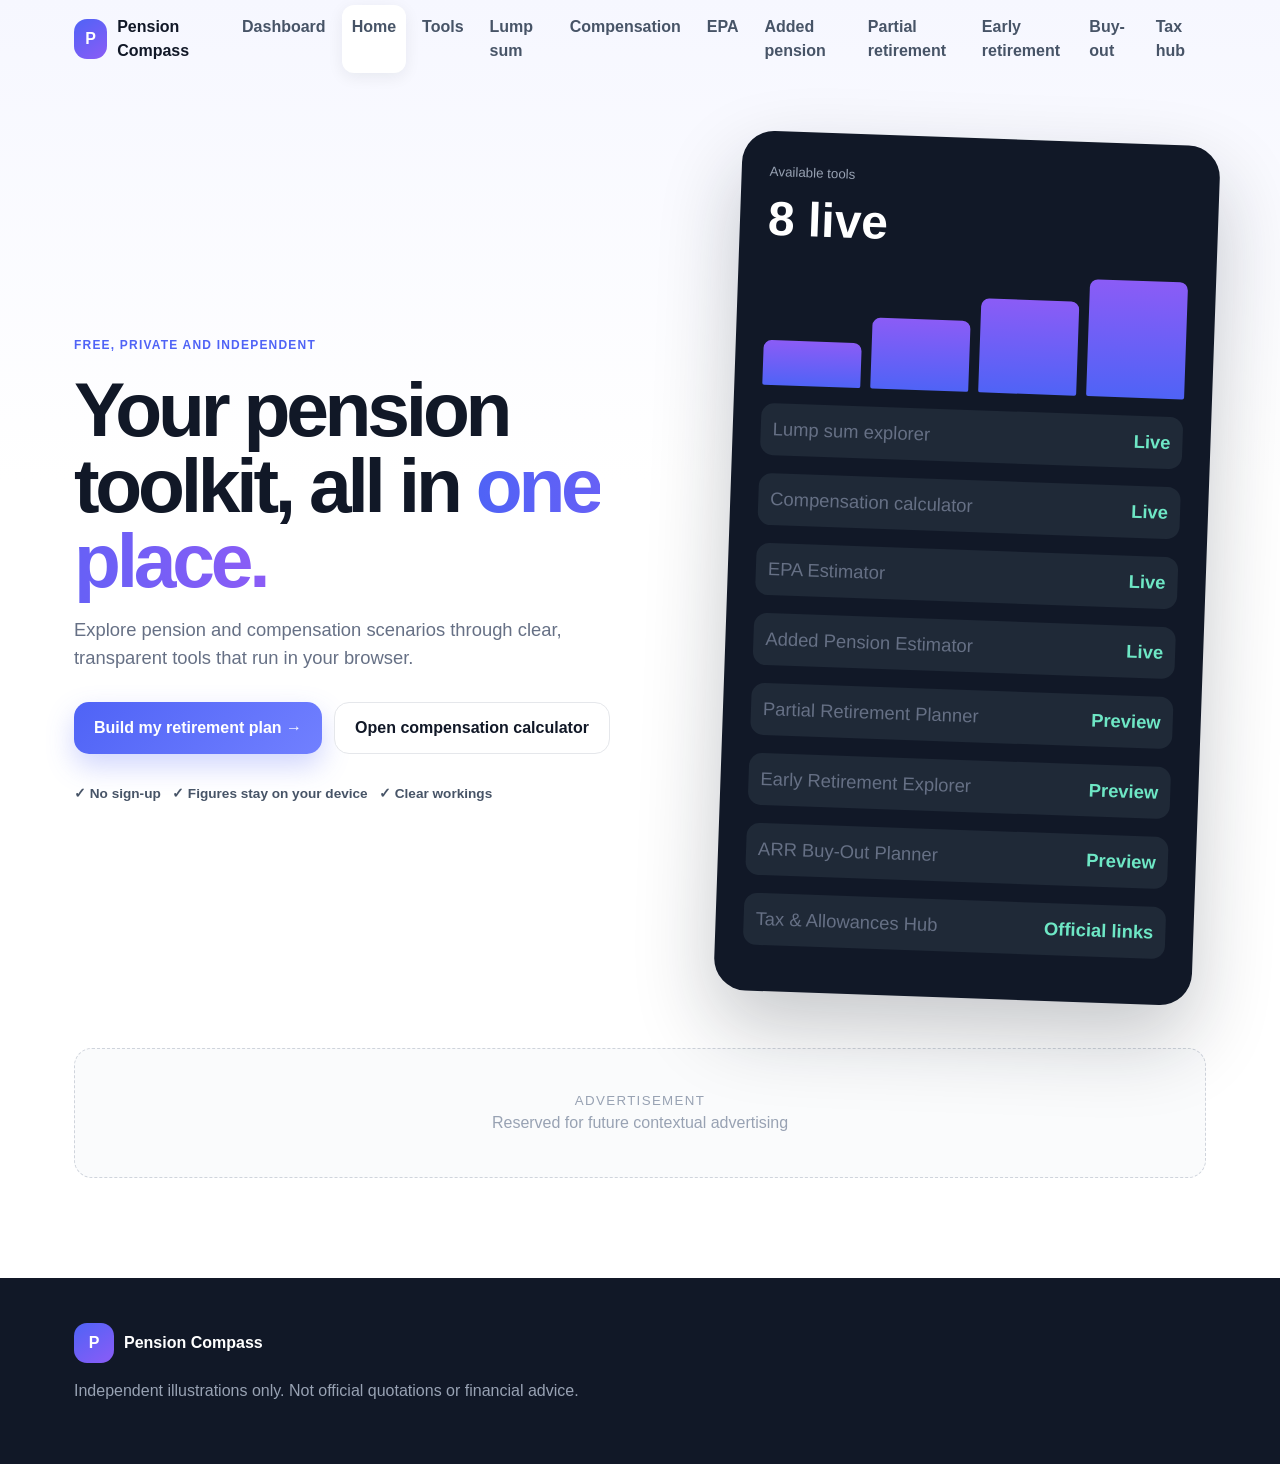
==== commit f531ba0f: "retirement planning platform first draft" ====
--- a/index.html
+++ b/index.html
@@ -1,7 +1,7 @@
 <!doctype html><html lang="en-GB"><head><meta charset="utf-8"><meta name="viewport" content="width=device-width,initial-scale=1"><meta name="theme-color" content="#111827"><title>Pension Compass</title><link rel="manifest" href="manifest.webmanifest"><link rel="icon" href="assets/icon.svg"><link rel="stylesheet" href="styles.css"></head><body>
-<a class="skip" href="#main">Skip to content</a><header><a class="brand" href="#home"><i>P</i>Pension Compass</a><nav><a href="#home">Home</a><a href="#tools">Tools</a><a href="#lump-sum">Lump sum</a><a href="#compensation">Compensation</a><a href="#epa">EPA</a><a href="#added-pension">Added pension</a><a href="#partial-retirement">Partial retirement</a><a href="#early-retirement">Early retirement</a><a href="#arr-buyout">Buy-out</a><a href="#tax-hub">Tax hub</a></nav><button id="menu" aria-label="Open menu">☰</button></header><div id="mobile" class="mobile" hidden><a href="#home">Home</a><a href="#tools">Tools</a><a href="#lump-sum">Lump sum</a><a href="#compensation">Compensation</a><a href="#epa">EPA Estimator</a><a href="#added-pension">Added Pension</a><a href="#partial-retirement">Partial Retirement</a><a href="#early-retirement">Early Retirement</a><a href="#arr-buyout">ARR Buy-Out</a><a href="#tax-hub">Tax & Allowances</a><a href="#methodology">Methodology</a></div>
+<a class="skip" href="#main">Skip to content</a><header><a class="brand" href="#home"><i>P</i>Pension Compass</a><nav><a href="#dashboard">Dashboard</a><a href="#home">Home</a><a href="#tools">Tools</a><a href="#lump-sum">Lump sum</a><a href="#compensation">Compensation</a><a href="#epa">EPA</a><a href="#added-pension">Added pension</a><a href="#partial-retirement">Partial retirement</a><a href="#early-retirement">Early retirement</a><a href="#arr-buyout">Buy-out</a><a href="#tax-hub">Tax hub</a></nav><button id="menu" aria-label="Open menu">☰</button></header><div id="mobile" class="mobile" hidden><a href="#dashboard">Retirement dashboard</a><a href="#home">Home</a><a href="#tools">Tools</a><a href="#lump-sum">Lump sum</a><a href="#compensation">Compensation</a><a href="#epa">EPA Estimator</a><a href="#added-pension">Added Pension</a><a href="#partial-retirement">Partial Retirement</a><a href="#early-retirement">Early Retirement</a><a href="#arr-buyout">ARR Buy-Out</a><a href="#tax-hub">Tax & Allowances</a><a href="#methodology">Methodology</a></div>
 <main id="main">
-<section class="page active" data-page="home"><div class="hero"><div><span class="eyebrow">Free, private and independent</span><h1>Your pension toolkit, all in <em>one place.</em></h1><p>Explore pension and compensation scenarios through clear, transparent tools that run in your browser.</p><div class="buttons"><a class="btn primary" href="#tools">Explore all tools →</a><a class="btn secondary" href="#compensation">Open compensation calculator</a></div><div class="trust">✓ No sign-up &nbsp; ✓ Figures stay on your device &nbsp; ✓ Clear workings</div></div><div class="hero-card"><small>Available tools</small><strong>8 live</strong><div class="bars"><i></i><i></i><i></i><i></i></div><p><span>Lump sum explorer</span><b>Live</b></p><p><span>Compensation calculator</span><b>Live</b></p><p><span>EPA Estimator</span><b>Live</b></p><p><span>Added Pension Estimator</span><b>Live</b></p><p><span>Partial Retirement Planner</span><b>Preview</b></p><p><span>Early Retirement Explorer</span><b>Preview</b></p><p><span>ARR Buy-Out Planner</span><b>Preview</b></p><p><span>Tax & Allowances Hub</span><b>Official links</b></p></div></div><div class="ad"><small>Advertisement</small><span>Reserved for future contextual advertising</span></div></section>
+<section class="page dashboard-page" data-page="dashboard"><span class="eyebrow">Your retirement plan</span><h1>Retirement Dashboard</h1><p class="lead">Enter a small set of planning assumptions to create a personalised route through Pension Compass.</p><form id="dashForm" class="wizard" novalidate><div class="form-grid"><fieldset><legend>Your plan</legend><label>Current age<input id="dashCurrentAge" type="number" min="16" max="80" step="0.1" required></label><label>Target retirement age<input id="dashTargetAge" type="number" min="50" max="80" step="0.1" required></label><label>Normal Pension Age<input id="dashNpa" type="number" min="50" max="80" step="0.1" value="67" required></label><label>Pension scheme<select id="dashScheme"><option value="">Select scheme</option><option>classic</option><option>classic plus</option><option>premium</option><option>nuvos</option><option>alpha</option><option>Mixed service</option></select></label></fieldset><fieldset><legend>Current figures</legend><label>Current annual salary<div class="money"><span>£</span><input id="dashSalary" type="number" min="0" step="0.01" required></div></label><label>Annual pension built up<div class="money"><span>£</span><input id="dashPension" type="number" min="0" step="0.01" required></div></label><label>Standard lump sum built up<div class="money"><span>£</span><input id="dashLump" type="number" min="0" step="0.01" value="0"></div></label></fieldset><fieldset class="wide"><legend>Options you are considering</legend><div class="choice-grid"><label class="choice"><input id="dashPartial" type="checkbox"><span>Partial retirement<small>Reduce hours or reshape your job</small></span></label><label class="choice"><input id="dashAdded" type="checkbox"><span>Added Pension<small>Pay more for pension benefits</small></span></label><label class="choice"><input id="dashEPA" type="checkbox"><span>I have EPA<small>Review the impact of an EPA arrangement</small></span></label><label class="choice"><input id="dashComp" type="checkbox"><span>Compensation available<small>Explore compensation or ARR buy-out</small></span></label></div></fieldset></div><p id="dashError" class="error"></p><button class="btn primary full">Create my retirement dashboard →</button><small class="privacy">Your assumptions are saved only in this browser.</small></form><section id="dashResults" class="results dashboard-results" hidden><div class="result-head"><div><span class="success">✓ Plan created</span><h2>Your retirement snapshot</h2></div><button id="dashClear" type="button" title="Clear saved plan">Clear</button></div><div class="dashboard-hero"><div><small>Target retirement</small><strong id="dashTargetResult"></strong><span id="dashCountdown"></span></div><div><small>Annual pension entered</small><strong id="dashPensionResult"></strong><span id="dashMonthlyResult"></span></div><div><small>Standard lump sum entered</small><strong id="dashLumpResult"></strong><span id="dashSchemeResult"></span></div></div><div class="metrics"><article><small>Target compared with NPA</small><strong id="dashNpaPosition"></strong></article><article><small>Pension to salary</small><strong id="dashReplacement"></strong></article><article><small>Current salary</small><strong id="dashSalaryResult"></strong></article><article><small>Recommended actions</small><strong id="dashActionCount"></strong></article></div><h3>Your next steps</h3><div id="dashActions" class="action-list"></div><div class="warning"><b>!</b><div id="dashWarnings"></div></div></section></section><section class="page active" data-page="home"><div class="hero"><div><span class="eyebrow">Free, private and independent</span><h1>Your pension toolkit, all in <em>one place.</em></h1><p>Explore pension and compensation scenarios through clear, transparent tools that run in your browser.</p><div class="buttons"><a class="btn primary" href="#dashboard">Build my retirement plan →</a><a class="btn secondary" href="#compensation">Open compensation calculator</a></div><div class="trust">✓ No sign-up &nbsp; ✓ Figures stay on your device &nbsp; ✓ Clear workings</div></div><div class="hero-card"><small>Available tools</small><strong>8 live</strong><div class="bars"><i></i><i></i><i></i><i></i></div><p><span>Lump sum explorer</span><b>Live</b></p><p><span>Compensation calculator</span><b>Live</b></p><p><span>EPA Estimator</span><b>Live</b></p><p><span>Added Pension Estimator</span><b>Live</b></p><p><span>Partial Retirement Planner</span><b>Preview</b></p><p><span>Early Retirement Explorer</span><b>Preview</b></p><p><span>ARR Buy-Out Planner</span><b>Preview</b></p><p><span>Tax & Allowances Hub</span><b>Official links</b></p></div></div><div class="ad"><small>Advertisement</small><span>Reserved for future contextual advertising</span></div></section>
 <section class="page" data-page="tools"><span class="eyebrow">Pension Compass toolkit</span><h1>Choose a tool</h1><p class="lead">Four tools are now available. The remaining services stay marked as roadmap placeholders.</p><div class="tools"><article class="tool live"><i>◒</i><span>Available now</span><h2>Lump sum explorer</h2><p>Explore how a chosen lump sum could affect annual and monthly alpha pension figures.</p><a href="#lump-sum">Open calculator →</a></article><article class="tool live dark"><i>£</i><span>Available now</span><h2>Compensation calculator</h2><p>Illustrate Voluntary Exit, Voluntary Redundancy and Compulsory Redundancy awards.</p><a href="#compensation">Open calculator →</a></article><article class="tool live"><i>↘</i><span>Preview available</span><h2>Early Retirement Explorer</h2><p>See how an early-payment factor could affect annual pension and standard lump sum.</p><a href="#early-retirement">Open explorer →</a></article><article class="tool live"><i>＋</i><span>Available now</span><h2>EPA Estimator</h2><p>Estimate EPA-1, EPA-2 or EPA-3 contributions using the 2026 cost tables.</p><a href="#epa">Open estimator →</a></article><article class="tool live"><i>＋</i><span>Preview available</span><h2>Added Pension Estimator</h2><p>Convert between a one-off payment and annual added pension using the supplied factor tables.</p><a href="#added-pension">Open estimator →</a></article><article class="tool live dark"><i>◐</i><span>Preview available</span><h2>Partial Retirement Planner</h2><p>Compare salary, pension drawdown and combined income before and after reshaping your job.</p><a href="#partial-retirement">Open planner →</a></article><article class="tool live dark"><i>◇</i><span>Preview available</span><h2>Early Retirement Buy-Out Planner</h2><p>Plan how compensation, employer top-up and personal funds could meet an official ARR buy-out quote.</p><a href="#arr-buyout">Open planner →</a></article><article class="tool live"><i>%</i><span>Official links</span><h2>Tax & Allowances Hub</h2><p>Go to current GOV.UK guidance on pension annual allowance, carry forward and the money purchase annual allowance.</p><a href="#tax-hub">Open guidance hub →</a></article></div></section>
 <section class="page" data-page="lump-sum"><span class="eyebrow">Alpha illustration</span><h1>Lump sum explorer</h1><form id="lumpForm" class="card"><label>Annual pension before exchange<div class="money"><span>£</span><input id="annualPension" inputmode="decimal"></div></label><label>Proposed lump sum<div class="money"><span>£</span><input id="chosenLump" inputmode="decimal"></div></label><p id="lumpError" class="error"></p><button class="btn primary">Calculate illustration</button></form><section id="lumpResults" class="results" hidden><h2>Your pension snapshot</h2><div class="metrics"><article><small>Annual pension</small><strong id="lumpAnnual"></strong></article><article><small>Monthly equivalent</small><strong id="lumpMonthly"></strong></article><article><small>Lump sum</small><strong id="lumpAmount"></strong></article><article><small>Pension exchanged</small><strong id="lumpExchanged"></strong></article></div><div class="warning"><b>!</b><p>Illustration only. This does not calculate the maximum permitted lump sum or confirm entitlement.</p></div></section></section>
 <section class="page compensation" data-page="compensation"><span class="eyebrow">Civil Service compensation illustration</span><h1>Compensation calculator</h1><p class="lead">Estimate an award under Voluntary Exit, Voluntary Redundancy or Compulsory Redundancy using the source workbook rules.</p><form id="compForm" class="wizard" novalidate><div class="type-tabs"><label><input type="radio" name="compType" value="voluntary-exit" checked><span>Voluntary Exit</span></label><label><input type="radio" name="compType" value="voluntary-redundancy"><span>Voluntary Redundancy</span></label><label><input type="radio" name="compType" value="compulsory-redundancy"><span>Compulsory Redundancy</span></label></div>
--- a/styles.css
+++ b/styles.css
@@ -3,3 +3,4 @@
 .headroom-inputs{display:grid;grid-template-columns:repeat(3,1fr);gap:14px}.headroom-dashboard{background:linear-gradient(145deg,#101828,#263248);color:#fff;border-radius:22px;padding:22px;margin:22px 0}.headroom-top{display:flex;justify-content:space-between;align-items:start}.headroom-top small{color:#98a2b3}.headroom-top strong{display:block;font-size:2rem}.headroom-top>span{padding:6px 10px;border-radius:99px;background:#e9fbf5;color:#087e68;font-weight:850;font-size:.75rem}.headroom-top>span.fail{background:#fee4e2;color:#b42318}.headroom-track{height:10px;background:#344054;border-radius:99px;margin:20px 0}.headroom-track i{display:block;height:100%;border-radius:99px;background:linear-gradient(90deg,#10b981,#7dd3fc)}.headroom-stats{display:flex;justify-content:space-between;gap:10px;color:#98a2b3;font-size:.78rem}.headroom-stats b{display:block;color:#fff}@media(max-width:620px){.headroom-inputs{grid-template-columns:1fr}.headroom-stats{flex-direction:column}}
 .income-compare{display:grid;grid-template-columns:1fr 1fr;gap:14px;margin:24px 0}.income-compare article{background:#f8fafc;border-radius:20px;padding:22px}.income-compare .after{background:#111827;color:#fff}.income-compare small,.income-compare span{display:block;color:#667085}.income-compare .after small,.income-compare .after span{color:#98a2b3}.income-compare strong{display:block;font-size:2rem}.projection-chart{display:flex;align-items:end;gap:9px;min-height:220px;padding:20px 8px 0;border-bottom:1px solid var(--line);overflow-x:auto}.projection-chart div{min-width:48px;flex:1;text-align:center;color:#667085;font-size:.7rem}.projection-chart i{display:block;margin:auto;background:linear-gradient(var(--violet),var(--blue));border-radius:8px 8px 2px 2px;min-height:8px}.projection-chart b{display:block;color:var(--ink);font-size:.72rem}@media(max-width:620px){.income-compare{grid-template-columns:1fr}}
 .tax-links{grid-template-columns:repeat(3,1fr);margin-top:34px}.tax-warning{margin-top:30px}.tax-warning h3{margin:0 0 8px}@media(max-width:900px){.tax-links{grid-template-columns:1fr}}
+.choice-grid{display:grid;grid-template-columns:repeat(2,1fr);gap:12px}.choice{display:flex!important;align-items:center;gap:12px;border:1px solid var(--line);padding:15px;border-radius:16px;margin:0!important}.choice input{width:auto!important}.choice span{font-weight:850}.choice small{display:block;color:var(--muted);font-weight:500}.dashboard-hero{display:grid;grid-template-columns:repeat(3,1fr);gap:14px;margin:22px 0}.dashboard-hero>div{background:linear-gradient(145deg,#101828,#27354d);color:#fff;border-radius:22px;padding:22px}.dashboard-hero small,.dashboard-hero span{display:block;color:#98a2b3}.dashboard-hero strong{display:block;font-size:2rem;letter-spacing:-.04em}.action-list{display:grid;gap:12px;margin:18px 0 28px}.action-card{display:flex;justify-content:space-between;gap:20px;align-items:center;border:1px solid var(--line);border-radius:18px;padding:18px;background:#fff}.action-card.high{border-left:5px solid var(--violet)}.action-card h4{margin:0 0 4px}.action-card p{margin:0;color:var(--muted)}.action-card a{white-space:nowrap;color:var(--blue);font-weight:850;text-decoration:none}@media(max-width:760px){.dashboard-hero,.choice-grid{grid-template-columns:1fr}.action-card{align-items:flex-start;flex-direction:column}}
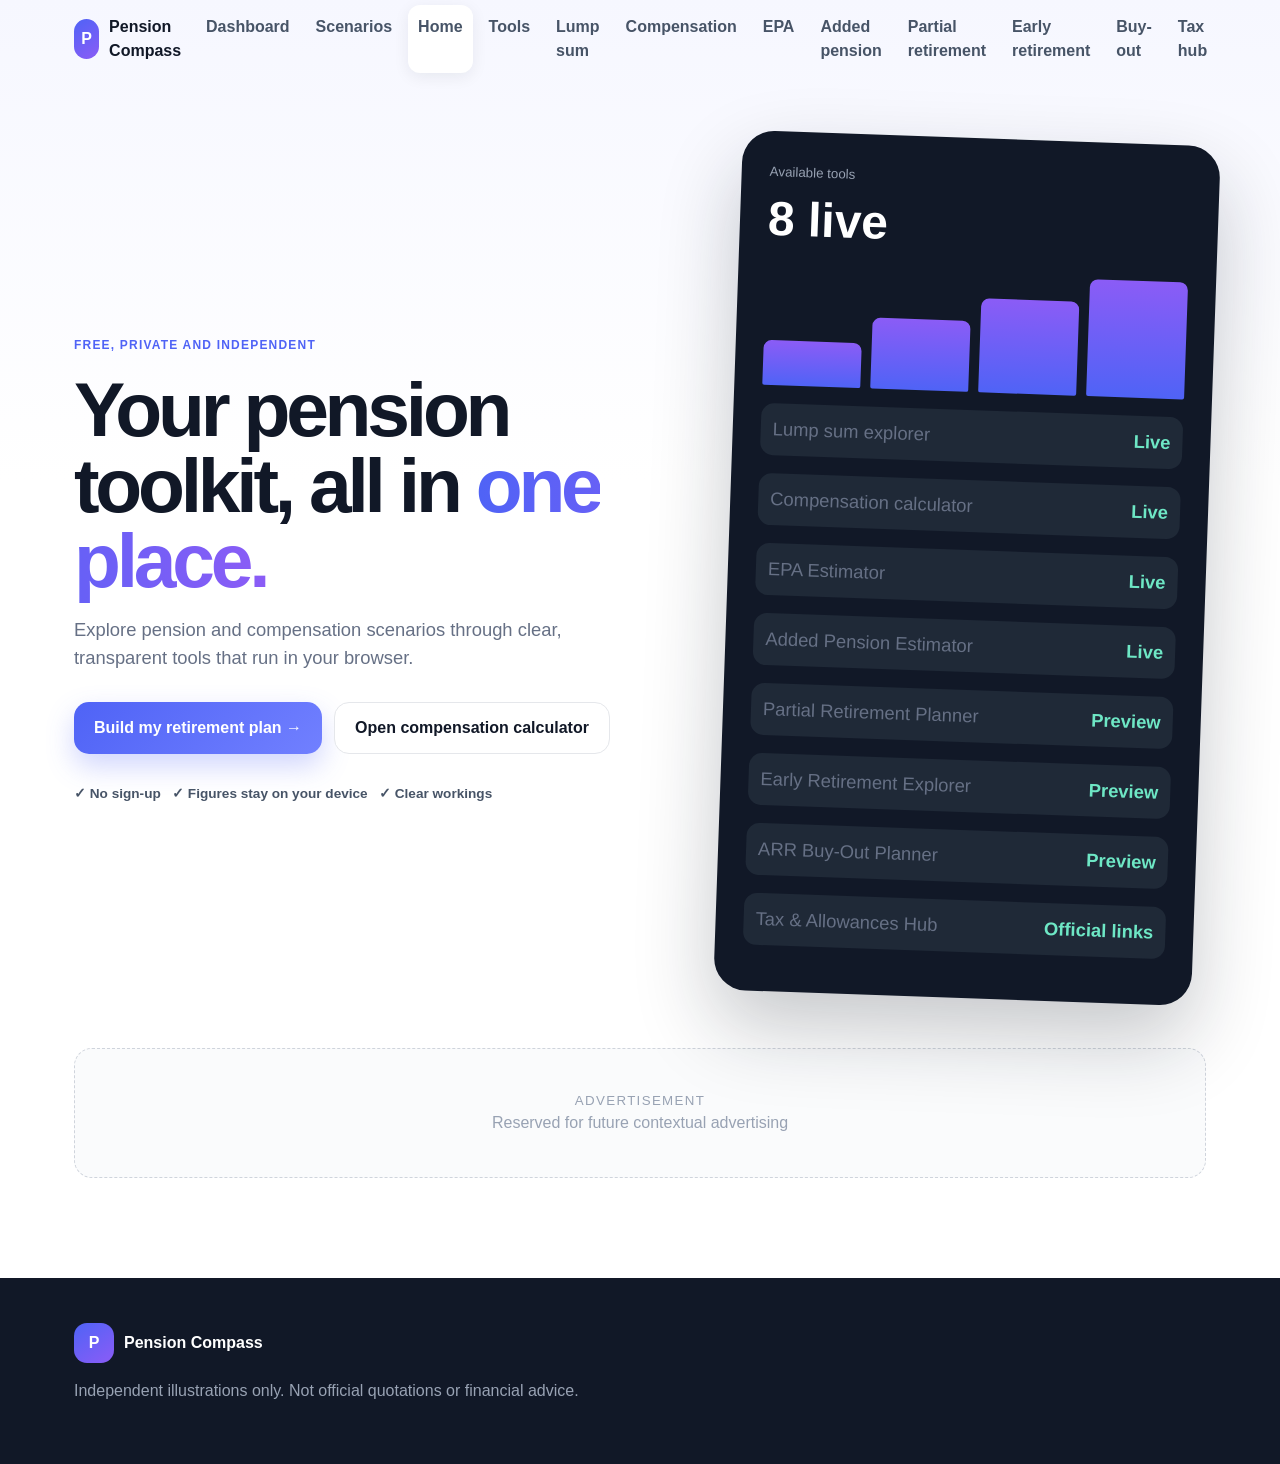
==== commit 13c53c23: "Pension Compass Phase 13 Scenario Builder features  The site now supports:  Create and name reti" ====
--- a/index.html
+++ b/index.html
@@ -1,7 +1,7 @@
 <!doctype html><html lang="en-GB"><head><meta charset="utf-8"><meta name="viewport" content="width=device-width,initial-scale=1"><meta name="theme-color" content="#111827"><title>Pension Compass</title><link rel="manifest" href="manifest.webmanifest"><link rel="icon" href="assets/icon.svg"><link rel="stylesheet" href="styles.css"></head><body>
-<a class="skip" href="#main">Skip to content</a><header><a class="brand" href="#home"><i>P</i>Pension Compass</a><nav><a href="#dashboard">Dashboard</a><a href="#home">Home</a><a href="#tools">Tools</a><a href="#lump-sum">Lump sum</a><a href="#compensation">Compensation</a><a href="#epa">EPA</a><a href="#added-pension">Added pension</a><a href="#partial-retirement">Partial retirement</a><a href="#early-retirement">Early retirement</a><a href="#arr-buyout">Buy-out</a><a href="#tax-hub">Tax hub</a></nav><button id="menu" aria-label="Open menu">☰</button></header><div id="mobile" class="mobile" hidden><a href="#dashboard">Retirement dashboard</a><a href="#home">Home</a><a href="#tools">Tools</a><a href="#lump-sum">Lump sum</a><a href="#compensation">Compensation</a><a href="#epa">EPA Estimator</a><a href="#added-pension">Added Pension</a><a href="#partial-retirement">Partial Retirement</a><a href="#early-retirement">Early Retirement</a><a href="#arr-buyout">ARR Buy-Out</a><a href="#tax-hub">Tax & Allowances</a><a href="#methodology">Methodology</a></div>
+<a class="skip" href="#main">Skip to content</a><header><a class="brand" href="#home"><i>P</i>Pension Compass</a><nav><a href="#dashboard">Dashboard</a><a href="#scenarios">Scenarios</a><a href="#home">Home</a><a href="#tools">Tools</a><a href="#lump-sum">Lump sum</a><a href="#compensation">Compensation</a><a href="#epa">EPA</a><a href="#added-pension">Added pension</a><a href="#partial-retirement">Partial retirement</a><a href="#early-retirement">Early retirement</a><a href="#arr-buyout">Buy-out</a><a href="#tax-hub">Tax hub</a></nav><button id="menu" aria-label="Open menu">☰</button></header><div id="mobile" class="mobile" hidden><a href="#dashboard">Retirement dashboard</a><a href="#scenarios">Scenario builder</a><a href="#home">Home</a><a href="#tools">Tools</a><a href="#lump-sum">Lump sum</a><a href="#compensation">Compensation</a><a href="#epa">EPA Estimator</a><a href="#added-pension">Added Pension</a><a href="#partial-retirement">Partial Retirement</a><a href="#early-retirement">Early Retirement</a><a href="#arr-buyout">ARR Buy-Out</a><a href="#tax-hub">Tax & Allowances</a><a href="#methodology">Methodology</a></div>
 <main id="main">
-<section class="page dashboard-page" data-page="dashboard"><span class="eyebrow">Your retirement plan</span><h1>Retirement Dashboard</h1><p class="lead">Enter a small set of planning assumptions to create a personalised route through Pension Compass.</p><form id="dashForm" class="wizard" novalidate><div class="form-grid"><fieldset><legend>Your plan</legend><label>Current age<input id="dashCurrentAge" type="number" min="16" max="80" step="0.1" required></label><label>Target retirement age<input id="dashTargetAge" type="number" min="50" max="80" step="0.1" required></label><label>Normal Pension Age<input id="dashNpa" type="number" min="50" max="80" step="0.1" value="67" required></label><label>Pension scheme<select id="dashScheme"><option value="">Select scheme</option><option>classic</option><option>classic plus</option><option>premium</option><option>nuvos</option><option>alpha</option><option>Mixed service</option></select></label></fieldset><fieldset><legend>Current figures</legend><label>Current annual salary<div class="money"><span>£</span><input id="dashSalary" type="number" min="0" step="0.01" required></div></label><label>Annual pension built up<div class="money"><span>£</span><input id="dashPension" type="number" min="0" step="0.01" required></div></label><label>Standard lump sum built up<div class="money"><span>£</span><input id="dashLump" type="number" min="0" step="0.01" value="0"></div></label></fieldset><fieldset class="wide"><legend>Options you are considering</legend><div class="choice-grid"><label class="choice"><input id="dashPartial" type="checkbox"><span>Partial retirement<small>Reduce hours or reshape your job</small></span></label><label class="choice"><input id="dashAdded" type="checkbox"><span>Added Pension<small>Pay more for pension benefits</small></span></label><label class="choice"><input id="dashEPA" type="checkbox"><span>I have EPA<small>Review the impact of an EPA arrangement</small></span></label><label class="choice"><input id="dashComp" type="checkbox"><span>Compensation available<small>Explore compensation or ARR buy-out</small></span></label></div></fieldset></div><p id="dashError" class="error"></p><button class="btn primary full">Create my retirement dashboard →</button><small class="privacy">Your assumptions are saved only in this browser.</small></form><section id="dashResults" class="results dashboard-results" hidden><div class="result-head"><div><span class="success">✓ Plan created</span><h2>Your retirement snapshot</h2></div><button id="dashClear" type="button" title="Clear saved plan">Clear</button></div><div class="dashboard-hero"><div><small>Target retirement</small><strong id="dashTargetResult"></strong><span id="dashCountdown"></span></div><div><small>Annual pension entered</small><strong id="dashPensionResult"></strong><span id="dashMonthlyResult"></span></div><div><small>Standard lump sum entered</small><strong id="dashLumpResult"></strong><span id="dashSchemeResult"></span></div></div><div class="metrics"><article><small>Target compared with NPA</small><strong id="dashNpaPosition"></strong></article><article><small>Pension to salary</small><strong id="dashReplacement"></strong></article><article><small>Current salary</small><strong id="dashSalaryResult"></strong></article><article><small>Recommended actions</small><strong id="dashActionCount"></strong></article></div><h3>Your next steps</h3><div id="dashActions" class="action-list"></div><div class="warning"><b>!</b><div id="dashWarnings"></div></div></section></section><section class="page active" data-page="home"><div class="hero"><div><span class="eyebrow">Free, private and independent</span><h1>Your pension toolkit, all in <em>one place.</em></h1><p>Explore pension and compensation scenarios through clear, transparent tools that run in your browser.</p><div class="buttons"><a class="btn primary" href="#dashboard">Build my retirement plan →</a><a class="btn secondary" href="#compensation">Open compensation calculator</a></div><div class="trust">✓ No sign-up &nbsp; ✓ Figures stay on your device &nbsp; ✓ Clear workings</div></div><div class="hero-card"><small>Available tools</small><strong>8 live</strong><div class="bars"><i></i><i></i><i></i><i></i></div><p><span>Lump sum explorer</span><b>Live</b></p><p><span>Compensation calculator</span><b>Live</b></p><p><span>EPA Estimator</span><b>Live</b></p><p><span>Added Pension Estimator</span><b>Live</b></p><p><span>Partial Retirement Planner</span><b>Preview</b></p><p><span>Early Retirement Explorer</span><b>Preview</b></p><p><span>ARR Buy-Out Planner</span><b>Preview</b></p><p><span>Tax & Allowances Hub</span><b>Official links</b></p></div></div><div class="ad"><small>Advertisement</small><span>Reserved for future contextual advertising</span></div></section>
+<section class="page" data-page="scenarios"><span class="eyebrow">Compare your options</span><h1>Scenario Builder</h1><p class="lead">Save and compare retirement options side by side. Scenarios remain in this browser.</p><div class="scenario-layout"><form id="scenarioForm" class="wizard scenario-form" novalidate><input id="scenarioId" type="hidden"><div class="form-grid"><fieldset><legend>Scenario details</legend><label>Scenario name<input id="scenarioName" maxlength="50" placeholder="For example, Retire at 60" required></label><label>Retirement age<input id="scenarioAge" type="number" min="50" max="80" step="0.1" required></label><label>Scheme<select id="scenarioScheme"><option value="">Select scheme</option><option>classic</option><option>classic plus</option><option>premium</option><option>nuvos</option><option>alpha</option><option>Mixed service</option></select></label></fieldset><fieldset><legend>Income and benefits</legend><label>Annual pension<div class="money"><span>£</span><input id="scenarioPension" type="number" min="0" step="0.01" required></div></label><label>Standard lump sum<div class="money"><span>£</span><input id="scenarioLump" type="number" min="0" step="0.01" value="0"></div></label><label>Annual salary after retirement or partial retirement<div class="money"><span>£</span><input id="scenarioSalary" type="number" min="0" step="0.01" value="0"></div></label><label>Other annual income<div class="money"><span>£</span><input id="scenarioOther" type="number" min="0" step="0.01" value="0"></div></label></fieldset><fieldset class="wide"><legend>Planning notes</legend><label>Notes<textarea id="scenarioNotes" rows="3" maxlength="300" placeholder="Assumptions, questions or actions to check"></textarea></label></fieldset></div><p id="scenarioError" class="error"></p><div class="buttons"><button class="btn primary" type="submit" id="scenarioSave">Save scenario</button><button class="btn secondary" type="button" id="scenarioReset">Clear form</button></div></form><section class="scenario-workspace"><div class="scenario-head"><div><span class="eyebrow">My scenarios</span><h2>Saved comparisons</h2></div><button id="scenarioDeleteAll" class="btn secondary" type="button">Delete all</button></div><div id="scenarioEmpty" class="empty-state"><b>No scenarios saved yet</b><p>Create options such as retiring at 60, retiring at 62, or partial retirement.</p></div><div id="scenarioCards" class="scenario-cards"></div></section></div><section id="scenarioComparison" class="results" hidden><div class="result-head"><div><span class="success">✓ Comparison ready</span><h2>Scenario comparison</h2></div></div><div class="comparison-wrap"><table class="comparison-table"><thead><tr><th>Scenario</th><th>Age</th><th>Annual pension</th><th>Salary / other</th><th>Combined income</th><th>Monthly</th><th>Lump sum</th></tr></thead><tbody id="scenarioTableBody"></tbody></table></div><div id="scenarioChart" class="scenario-chart"></div><div class="warning"><b>!</b><p>Scenarios compare figures entered by the user. They do not confirm pension entitlement, tax treatment or availability of a retirement option.</p></div></section></section><section class="page dashboard-page" data-page="dashboard"><span class="eyebrow">Your retirement plan</span><h1>Retirement Dashboard</h1><p class="lead">Enter a small set of planning assumptions to create a personalised route through Pension Compass.</p><form id="dashForm" class="wizard" novalidate><div class="form-grid"><fieldset><legend>Your plan</legend><label>Current age<input id="dashCurrentAge" type="number" min="16" max="80" step="0.1" required></label><label>Target retirement age<input id="dashTargetAge" type="number" min="50" max="80" step="0.1" required></label><label>Normal Pension Age<input id="dashNpa" type="number" min="50" max="80" step="0.1" value="67" required></label><label>Pension scheme<select id="dashScheme"><option value="">Select scheme</option><option>classic</option><option>classic plus</option><option>premium</option><option>nuvos</option><option>alpha</option><option>Mixed service</option></select></label></fieldset><fieldset><legend>Current figures</legend><label>Current annual salary<div class="money"><span>£</span><input id="dashSalary" type="number" min="0" step="0.01" required></div></label><label>Annual pension built up<div class="money"><span>£</span><input id="dashPension" type="number" min="0" step="0.01" required></div></label><label>Standard lump sum built up<div class="money"><span>£</span><input id="dashLump" type="number" min="0" step="0.01" value="0"></div></label></fieldset><fieldset class="wide"><legend>Options you are considering</legend><div class="choice-grid"><label class="choice"><input id="dashPartial" type="checkbox"><span>Partial retirement<small>Reduce hours or reshape your job</small></span></label><label class="choice"><input id="dashAdded" type="checkbox"><span>Added Pension<small>Pay more for pension benefits</small></span></label><label class="choice"><input id="dashEPA" type="checkbox"><span>I have EPA<small>Review the impact of an EPA arrangement</small></span></label><label class="choice"><input id="dashComp" type="checkbox"><span>Compensation available<small>Explore compensation or ARR buy-out</small></span></label></div></fieldset></div><p id="dashError" class="error"></p><button class="btn primary full">Create my retirement dashboard →</button><small class="privacy">Your assumptions are saved only in this browser.</small></form><section id="dashResults" class="results dashboard-results" hidden><div class="result-head"><div><span class="success">✓ Plan created</span><h2>Your retirement snapshot</h2></div><button id="dashClear" type="button" title="Clear saved plan">Clear</button></div><div class="dashboard-hero"><div><small>Target retirement</small><strong id="dashTargetResult"></strong><span id="dashCountdown"></span></div><div><small>Annual pension entered</small><strong id="dashPensionResult"></strong><span id="dashMonthlyResult"></span></div><div><small>Standard lump sum entered</small><strong id="dashLumpResult"></strong><span id="dashSchemeResult"></span></div></div><div class="metrics"><article><small>Target compared with NPA</small><strong id="dashNpaPosition"></strong></article><article><small>Pension to salary</small><strong id="dashReplacement"></strong></article><article><small>Current salary</small><strong id="dashSalaryResult"></strong></article><article><small>Recommended actions</small><strong id="dashActionCount"></strong></article></div><h3>Your next steps</h3><div id="dashActions" class="action-list"></div><div class="warning"><b>!</b><div id="dashWarnings"></div></div></section></section><section class="page active" data-page="home"><div class="hero"><div><span class="eyebrow">Free, private and independent</span><h1>Your pension toolkit, all in <em>one place.</em></h1><p>Explore pension and compensation scenarios through clear, transparent tools that run in your browser.</p><div class="buttons"><a class="btn primary" href="#dashboard">Build my retirement plan →</a><a class="btn secondary" href="#compensation">Open compensation calculator</a></div><div class="trust">✓ No sign-up &nbsp; ✓ Figures stay on your device &nbsp; ✓ Clear workings</div></div><div class="hero-card"><small>Available tools</small><strong>8 live</strong><div class="bars"><i></i><i></i><i></i><i></i></div><p><span>Lump sum explorer</span><b>Live</b></p><p><span>Compensation calculator</span><b>Live</b></p><p><span>EPA Estimator</span><b>Live</b></p><p><span>Added Pension Estimator</span><b>Live</b></p><p><span>Partial Retirement Planner</span><b>Preview</b></p><p><span>Early Retirement Explorer</span><b>Preview</b></p><p><span>ARR Buy-Out Planner</span><b>Preview</b></p><p><span>Tax & Allowances Hub</span><b>Official links</b></p></div></div><div class="ad"><small>Advertisement</small><span>Reserved for future contextual advertising</span></div></section>
 <section class="page" data-page="tools"><span class="eyebrow">Pension Compass toolkit</span><h1>Choose a tool</h1><p class="lead">Four tools are now available. The remaining services stay marked as roadmap placeholders.</p><div class="tools"><article class="tool live"><i>◒</i><span>Available now</span><h2>Lump sum explorer</h2><p>Explore how a chosen lump sum could affect annual and monthly alpha pension figures.</p><a href="#lump-sum">Open calculator →</a></article><article class="tool live dark"><i>£</i><span>Available now</span><h2>Compensation calculator</h2><p>Illustrate Voluntary Exit, Voluntary Redundancy and Compulsory Redundancy awards.</p><a href="#compensation">Open calculator →</a></article><article class="tool live"><i>↘</i><span>Preview available</span><h2>Early Retirement Explorer</h2><p>See how an early-payment factor could affect annual pension and standard lump sum.</p><a href="#early-retirement">Open explorer →</a></article><article class="tool live"><i>＋</i><span>Available now</span><h2>EPA Estimator</h2><p>Estimate EPA-1, EPA-2 or EPA-3 contributions using the 2026 cost tables.</p><a href="#epa">Open estimator →</a></article><article class="tool live"><i>＋</i><span>Preview available</span><h2>Added Pension Estimator</h2><p>Convert between a one-off payment and annual added pension using the supplied factor tables.</p><a href="#added-pension">Open estimator →</a></article><article class="tool live dark"><i>◐</i><span>Preview available</span><h2>Partial Retirement Planner</h2><p>Compare salary, pension drawdown and combined income before and after reshaping your job.</p><a href="#partial-retirement">Open planner →</a></article><article class="tool live dark"><i>◇</i><span>Preview available</span><h2>Early Retirement Buy-Out Planner</h2><p>Plan how compensation, employer top-up and personal funds could meet an official ARR buy-out quote.</p><a href="#arr-buyout">Open planner →</a></article><article class="tool live"><i>%</i><span>Official links</span><h2>Tax & Allowances Hub</h2><p>Go to current GOV.UK guidance on pension annual allowance, carry forward and the money purchase annual allowance.</p><a href="#tax-hub">Open guidance hub →</a></article></div></section>
 <section class="page" data-page="lump-sum"><span class="eyebrow">Alpha illustration</span><h1>Lump sum explorer</h1><form id="lumpForm" class="card"><label>Annual pension before exchange<div class="money"><span>£</span><input id="annualPension" inputmode="decimal"></div></label><label>Proposed lump sum<div class="money"><span>£</span><input id="chosenLump" inputmode="decimal"></div></label><p id="lumpError" class="error"></p><button class="btn primary">Calculate illustration</button></form><section id="lumpResults" class="results" hidden><h2>Your pension snapshot</h2><div class="metrics"><article><small>Annual pension</small><strong id="lumpAnnual"></strong></article><article><small>Monthly equivalent</small><strong id="lumpMonthly"></strong></article><article><small>Lump sum</small><strong id="lumpAmount"></strong></article><article><small>Pension exchanged</small><strong id="lumpExchanged"></strong></article></div><div class="warning"><b>!</b><p>Illustration only. This does not calculate the maximum permitted lump sum or confirm entitlement.</p></div></section></section>
 <section class="page compensation" data-page="compensation"><span class="eyebrow">Civil Service compensation illustration</span><h1>Compensation calculator</h1><p class="lead">Estimate an award under Voluntary Exit, Voluntary Redundancy or Compulsory Redundancy using the source workbook rules.</p><form id="compForm" class="wizard" novalidate><div class="type-tabs"><label><input type="radio" name="compType" value="voluntary-exit" checked><span>Voluntary Exit</span></label><label><input type="radio" name="compType" value="voluntary-redundancy"><span>Voluntary Redundancy</span></label><label><input type="radio" name="compType" value="compulsory-redundancy"><span>Compulsory Redundancy</span></label></div>
--- a/styles.css
+++ b/styles.css
@@ -4,3 +4,4 @@
 .income-compare{display:grid;grid-template-columns:1fr 1fr;gap:14px;margin:24px 0}.income-compare article{background:#f8fafc;border-radius:20px;padding:22px}.income-compare .after{background:#111827;color:#fff}.income-compare small,.income-compare span{display:block;color:#667085}.income-compare .after small,.income-compare .after span{color:#98a2b3}.income-compare strong{display:block;font-size:2rem}.projection-chart{display:flex;align-items:end;gap:9px;min-height:220px;padding:20px 8px 0;border-bottom:1px solid var(--line);overflow-x:auto}.projection-chart div{min-width:48px;flex:1;text-align:center;color:#667085;font-size:.7rem}.projection-chart i{display:block;margin:auto;background:linear-gradient(var(--violet),var(--blue));border-radius:8px 8px 2px 2px;min-height:8px}.projection-chart b{display:block;color:var(--ink);font-size:.72rem}@media(max-width:620px){.income-compare{grid-template-columns:1fr}}
 .tax-links{grid-template-columns:repeat(3,1fr);margin-top:34px}.tax-warning{margin-top:30px}.tax-warning h3{margin:0 0 8px}@media(max-width:900px){.tax-links{grid-template-columns:1fr}}
 .choice-grid{display:grid;grid-template-columns:repeat(2,1fr);gap:12px}.choice{display:flex!important;align-items:center;gap:12px;border:1px solid var(--line);padding:15px;border-radius:16px;margin:0!important}.choice input{width:auto!important}.choice span{font-weight:850}.choice small{display:block;color:var(--muted);font-weight:500}.dashboard-hero{display:grid;grid-template-columns:repeat(3,1fr);gap:14px;margin:22px 0}.dashboard-hero>div{background:linear-gradient(145deg,#101828,#27354d);color:#fff;border-radius:22px;padding:22px}.dashboard-hero small,.dashboard-hero span{display:block;color:#98a2b3}.dashboard-hero strong{display:block;font-size:2rem;letter-spacing:-.04em}.action-list{display:grid;gap:12px;margin:18px 0 28px}.action-card{display:flex;justify-content:space-between;gap:20px;align-items:center;border:1px solid var(--line);border-radius:18px;padding:18px;background:#fff}.action-card.high{border-left:5px solid var(--violet)}.action-card h4{margin:0 0 4px}.action-card p{margin:0;color:var(--muted)}.action-card a{white-space:nowrap;color:var(--blue);font-weight:850;text-decoration:none}@media(max-width:760px){.dashboard-hero,.choice-grid{grid-template-columns:1fr}.action-card{align-items:flex-start;flex-direction:column}}
+.scenario-layout{display:grid;grid-template-columns:1.15fr .85fr;gap:22px;align-items:start}.scenario-form{margin-top:28px}.wizard textarea{width:100%;padding:13px;border:1.5px solid #d0d5dd;border-radius:13px;font:inherit;resize:vertical}.scenario-workspace{margin-top:28px;background:#fff;border:1px solid var(--line);border-radius:26px;padding:24px;box-shadow:var(--shadow);position:sticky;top:16px}.scenario-head{display:flex;justify-content:space-between;gap:16px;align-items:start}.scenario-head h2{margin:4px 0 16px}.empty-state{text-align:center;background:#f8fafc;color:var(--muted);padding:34px 18px;border-radius:18px}.empty-state b{color:var(--ink)}.scenario-cards{display:grid;gap:12px}.scenario-card{border:1px solid var(--line);border-radius:18px;padding:16px}.scenario-card header{height:auto;padding:0;display:flex;align-items:start}.scenario-card h3{margin:0}.scenario-card p{margin:3px 0;color:var(--muted)}.scenario-values{display:grid;grid-template-columns:1fr 1fr;gap:8px;margin:13px 0}.scenario-values span{background:#f8fafc;border-radius:11px;padding:10px;color:var(--muted);font-size:.76rem}.scenario-values b{display:block;color:var(--ink);font-size:.95rem}.scenario-actions{display:flex;gap:8px}.scenario-actions button{border:0;border-radius:10px;padding:8px 10px;font-weight:800;cursor:pointer}.scenario-actions .edit{background:#eef0ff;color:var(--blue)}.scenario-actions .delete{background:#fff0ee;color:#b42318}.comparison-wrap{overflow-x:auto}.comparison-table{width:100%;border-collapse:collapse}.comparison-table th,.comparison-table td{text-align:left;padding:12px;border-bottom:1px solid var(--line);white-space:nowrap}.comparison-table th{font-size:.72rem;color:var(--muted);text-transform:uppercase}.comparison-table .best{color:#087e68;font-weight:900}.scenario-chart{display:flex;align-items:end;gap:16px;min-height:260px;margin:28px 0;padding:20px 12px 0;border-bottom:1px solid var(--line);overflow-x:auto}.scenario-chart article{min-width:100px;flex:1;text-align:center}.scenario-chart i{display:block;width:64px;margin:auto;background:linear-gradient(var(--violet),var(--blue));border-radius:10px 10px 2px 2px}.scenario-chart b,.scenario-chart span{display:block}.scenario-chart span{color:var(--muted);font-size:.78rem}@media(max-width:950px){.scenario-layout{grid-template-columns:1fr}.scenario-workspace{position:static}}@media(max-width:620px){.scenario-values{grid-template-columns:1fr}}
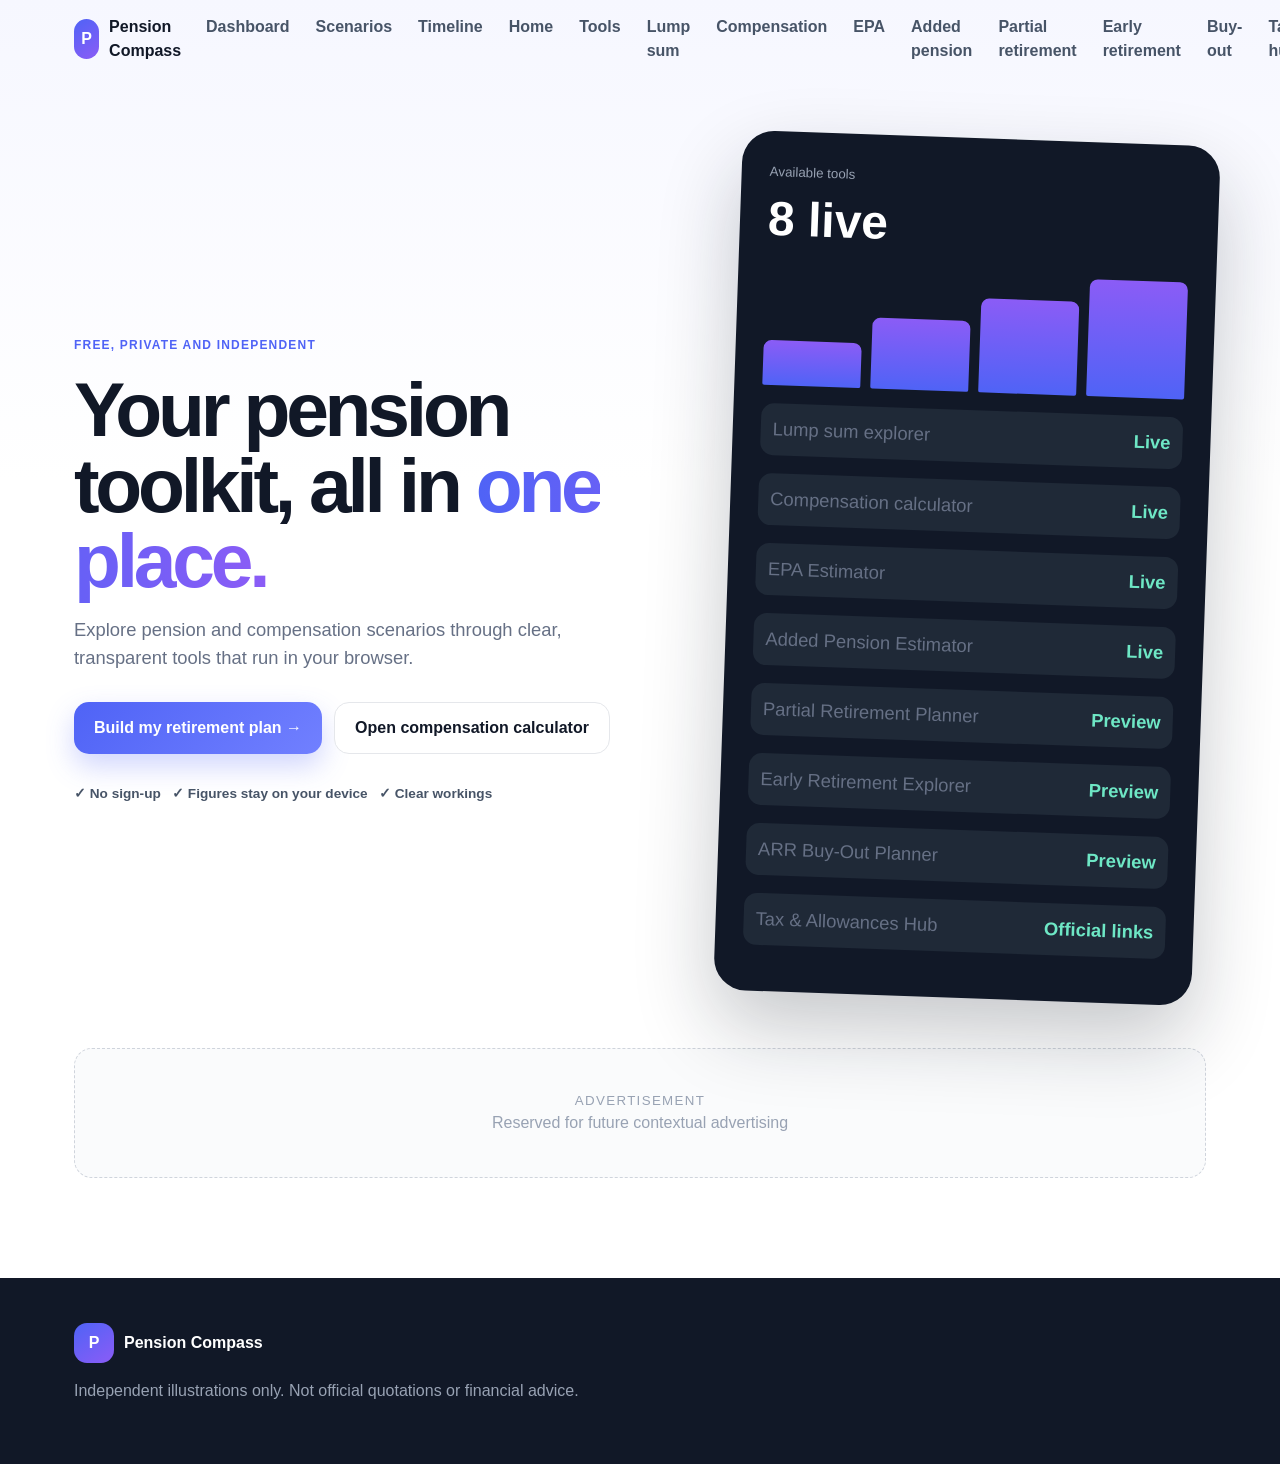
==== commit d25fbc78: "Pension Compass Phase 14 What the Timeline now does  The Timeline automatically reads information " ====
--- a/index.html
+++ b/index.html
@@ -1,7 +1,7 @@
 <!doctype html><html lang="en-GB"><head><meta charset="utf-8"><meta name="viewport" content="width=device-width,initial-scale=1"><meta name="theme-color" content="#111827"><title>Pension Compass</title><link rel="manifest" href="manifest.webmanifest"><link rel="icon" href="assets/icon.svg"><link rel="stylesheet" href="styles.css"></head><body>
-<a class="skip" href="#main">Skip to content</a><header><a class="brand" href="#home"><i>P</i>Pension Compass</a><nav><a href="#dashboard">Dashboard</a><a href="#scenarios">Scenarios</a><a href="#home">Home</a><a href="#tools">Tools</a><a href="#lump-sum">Lump sum</a><a href="#compensation">Compensation</a><a href="#epa">EPA</a><a href="#added-pension">Added pension</a><a href="#partial-retirement">Partial retirement</a><a href="#early-retirement">Early retirement</a><a href="#arr-buyout">Buy-out</a><a href="#tax-hub">Tax hub</a></nav><button id="menu" aria-label="Open menu">☰</button></header><div id="mobile" class="mobile" hidden><a href="#dashboard">Retirement dashboard</a><a href="#scenarios">Scenario builder</a><a href="#home">Home</a><a href="#tools">Tools</a><a href="#lump-sum">Lump sum</a><a href="#compensation">Compensation</a><a href="#epa">EPA Estimator</a><a href="#added-pension">Added Pension</a><a href="#partial-retirement">Partial Retirement</a><a href="#early-retirement">Early Retirement</a><a href="#arr-buyout">ARR Buy-Out</a><a href="#tax-hub">Tax & Allowances</a><a href="#methodology">Methodology</a></div>
+<a class="skip" href="#main">Skip to content</a><header><a class="brand" href="#home"><i>P</i>Pension Compass</a><nav><a href="#dashboard">Dashboard</a><a href="#scenarios">Scenarios</a><a href="#timeline">Timeline</a><a href="#home">Home</a><a href="#tools">Tools</a><a href="#lump-sum">Lump sum</a><a href="#compensation">Compensation</a><a href="#epa">EPA</a><a href="#added-pension">Added pension</a><a href="#partial-retirement">Partial retirement</a><a href="#early-retirement">Early retirement</a><a href="#arr-buyout">Buy-out</a><a href="#tax-hub">Tax hub</a></nav><button id="menu" aria-label="Open menu">☰</button></header><div id="mobile" class="mobile" hidden><a href="#dashboard">Retirement dashboard</a><a href="#scenarios">Scenario builder</a><a href="#timeline">Retirement timeline</a><a href="#home">Home</a><a href="#tools">Tools</a><a href="#lump-sum">Lump sum</a><a href="#compensation">Compensation</a><a href="#epa">EPA Estimator</a><a href="#added-pension">Added Pension</a><a href="#partial-retirement">Partial Retirement</a><a href="#early-retirement">Early Retirement</a><a href="#arr-buyout">ARR Buy-Out</a><a href="#tax-hub">Tax & Allowances</a><a href="#methodology">Methodology</a></div>
 <main id="main">
-<section class="page" data-page="scenarios"><span class="eyebrow">Compare your options</span><h1>Scenario Builder</h1><p class="lead">Save and compare retirement options side by side. Scenarios remain in this browser.</p><div class="scenario-layout"><form id="scenarioForm" class="wizard scenario-form" novalidate><input id="scenarioId" type="hidden"><div class="form-grid"><fieldset><legend>Scenario details</legend><label>Scenario name<input id="scenarioName" maxlength="50" placeholder="For example, Retire at 60" required></label><label>Retirement age<input id="scenarioAge" type="number" min="50" max="80" step="0.1" required></label><label>Scheme<select id="scenarioScheme"><option value="">Select scheme</option><option>classic</option><option>classic plus</option><option>premium</option><option>nuvos</option><option>alpha</option><option>Mixed service</option></select></label></fieldset><fieldset><legend>Income and benefits</legend><label>Annual pension<div class="money"><span>£</span><input id="scenarioPension" type="number" min="0" step="0.01" required></div></label><label>Standard lump sum<div class="money"><span>£</span><input id="scenarioLump" type="number" min="0" step="0.01" value="0"></div></label><label>Annual salary after retirement or partial retirement<div class="money"><span>£</span><input id="scenarioSalary" type="number" min="0" step="0.01" value="0"></div></label><label>Other annual income<div class="money"><span>£</span><input id="scenarioOther" type="number" min="0" step="0.01" value="0"></div></label></fieldset><fieldset class="wide"><legend>Planning notes</legend><label>Notes<textarea id="scenarioNotes" rows="3" maxlength="300" placeholder="Assumptions, questions or actions to check"></textarea></label></fieldset></div><p id="scenarioError" class="error"></p><div class="buttons"><button class="btn primary" type="submit" id="scenarioSave">Save scenario</button><button class="btn secondary" type="button" id="scenarioReset">Clear form</button></div></form><section class="scenario-workspace"><div class="scenario-head"><div><span class="eyebrow">My scenarios</span><h2>Saved comparisons</h2></div><button id="scenarioDeleteAll" class="btn secondary" type="button">Delete all</button></div><div id="scenarioEmpty" class="empty-state"><b>No scenarios saved yet</b><p>Create options such as retiring at 60, retiring at 62, or partial retirement.</p></div><div id="scenarioCards" class="scenario-cards"></div></section></div><section id="scenarioComparison" class="results" hidden><div class="result-head"><div><span class="success">✓ Comparison ready</span><h2>Scenario comparison</h2></div></div><div class="comparison-wrap"><table class="comparison-table"><thead><tr><th>Scenario</th><th>Age</th><th>Annual pension</th><th>Salary / other</th><th>Combined income</th><th>Monthly</th><th>Lump sum</th></tr></thead><tbody id="scenarioTableBody"></tbody></table></div><div id="scenarioChart" class="scenario-chart"></div><div class="warning"><b>!</b><p>Scenarios compare figures entered by the user. They do not confirm pension entitlement, tax treatment or availability of a retirement option.</p></div></section></section><section class="page dashboard-page" data-page="dashboard"><span class="eyebrow">Your retirement plan</span><h1>Retirement Dashboard</h1><p class="lead">Enter a small set of planning assumptions to create a personalised route through Pension Compass.</p><form id="dashForm" class="wizard" novalidate><div class="form-grid"><fieldset><legend>Your plan</legend><label>Current age<input id="dashCurrentAge" type="number" min="16" max="80" step="0.1" required></label><label>Target retirement age<input id="dashTargetAge" type="number" min="50" max="80" step="0.1" required></label><label>Normal Pension Age<input id="dashNpa" type="number" min="50" max="80" step="0.1" value="67" required></label><label>Pension scheme<select id="dashScheme"><option value="">Select scheme</option><option>classic</option><option>classic plus</option><option>premium</option><option>nuvos</option><option>alpha</option><option>Mixed service</option></select></label></fieldset><fieldset><legend>Current figures</legend><label>Current annual salary<div class="money"><span>£</span><input id="dashSalary" type="number" min="0" step="0.01" required></div></label><label>Annual pension built up<div class="money"><span>£</span><input id="dashPension" type="number" min="0" step="0.01" required></div></label><label>Standard lump sum built up<div class="money"><span>£</span><input id="dashLump" type="number" min="0" step="0.01" value="0"></div></label></fieldset><fieldset class="wide"><legend>Options you are considering</legend><div class="choice-grid"><label class="choice"><input id="dashPartial" type="checkbox"><span>Partial retirement<small>Reduce hours or reshape your job</small></span></label><label class="choice"><input id="dashAdded" type="checkbox"><span>Added Pension<small>Pay more for pension benefits</small></span></label><label class="choice"><input id="dashEPA" type="checkbox"><span>I have EPA<small>Review the impact of an EPA arrangement</small></span></label><label class="choice"><input id="dashComp" type="checkbox"><span>Compensation available<small>Explore compensation or ARR buy-out</small></span></label></div></fieldset></div><p id="dashError" class="error"></p><button class="btn primary full">Create my retirement dashboard →</button><small class="privacy">Your assumptions are saved only in this browser.</small></form><section id="dashResults" class="results dashboard-results" hidden><div class="result-head"><div><span class="success">✓ Plan created</span><h2>Your retirement snapshot</h2></div><button id="dashClear" type="button" title="Clear saved plan">Clear</button></div><div class="dashboard-hero"><div><small>Target retirement</small><strong id="dashTargetResult"></strong><span id="dashCountdown"></span></div><div><small>Annual pension entered</small><strong id="dashPensionResult"></strong><span id="dashMonthlyResult"></span></div><div><small>Standard lump sum entered</small><strong id="dashLumpResult"></strong><span id="dashSchemeResult"></span></div></div><div class="metrics"><article><small>Target compared with NPA</small><strong id="dashNpaPosition"></strong></article><article><small>Pension to salary</small><strong id="dashReplacement"></strong></article><article><small>Current salary</small><strong id="dashSalaryResult"></strong></article><article><small>Recommended actions</small><strong id="dashActionCount"></strong></article></div><h3>Your next steps</h3><div id="dashActions" class="action-list"></div><div class="warning"><b>!</b><div id="dashWarnings"></div></div></section></section><section class="page active" data-page="home"><div class="hero"><div><span class="eyebrow">Free, private and independent</span><h1>Your pension toolkit, all in <em>one place.</em></h1><p>Explore pension and compensation scenarios through clear, transparent tools that run in your browser.</p><div class="buttons"><a class="btn primary" href="#dashboard">Build my retirement plan →</a><a class="btn secondary" href="#compensation">Open compensation calculator</a></div><div class="trust">✓ No sign-up &nbsp; ✓ Figures stay on your device &nbsp; ✓ Clear workings</div></div><div class="hero-card"><small>Available tools</small><strong>8 live</strong><div class="bars"><i></i><i></i><i></i><i></i></div><p><span>Lump sum explorer</span><b>Live</b></p><p><span>Compensation calculator</span><b>Live</b></p><p><span>EPA Estimator</span><b>Live</b></p><p><span>Added Pension Estimator</span><b>Live</b></p><p><span>Partial Retirement Planner</span><b>Preview</b></p><p><span>Early Retirement Explorer</span><b>Preview</b></p><p><span>ARR Buy-Out Planner</span><b>Preview</b></p><p><span>Tax & Allowances Hub</span><b>Official links</b></p></div></div><div class="ad"><small>Advertisement</small><span>Reserved for future contextual advertising</span></div></section>
+<section class="page" data-page="scenarios"><span class="eyebrow">Compare your options</span><h1>Scenario Builder</h1><p class="lead">Save and compare retirement options side by side. Scenarios remain in this browser.</p><div class="scenario-layout"><form id="scenarioForm" class="wizard" novalidate><input id="scenarioId" type="hidden"><div class="form-grid"><fieldset><legend>Scenario details</legend><label>Scenario name<input id="scenarioName" maxlength="50" placeholder="Retire at 60" required></label><label>Retirement age<input id="scenarioAge" type="number" min="50" max="80" step="0.1" required></label><label>Scheme<select id="scenarioScheme"><option value="">Select scheme</option><option>classic</option><option>classic plus</option><option>premium</option><option>nuvos</option><option>alpha</option><option>Mixed service</option></select></label></fieldset><fieldset><legend>Income and benefits</legend><label>Annual pension<div class="money"><span>£</span><input id="scenarioPension" type="number" min="0" step="0.01" required></div></label><label>Standard lump sum<div class="money"><span>£</span><input id="scenarioLump" type="number" min="0" step="0.01" value="0"></div></label><label>Annual salary after retirement<div class="money"><span>£</span><input id="scenarioSalary" type="number" min="0" step="0.01" value="0"></div></label><label>Other annual income<div class="money"><span>£</span><input id="scenarioOther" type="number" min="0" step="0.01" value="0"></div></label></fieldset><fieldset class="wide"><legend>Planning notes</legend><label>Notes<textarea id="scenarioNotes" rows="3"></textarea></label></fieldset></div><p id="scenarioError" class="error"></p><div class="buttons"><button class="btn primary" id="scenarioSave">Save scenario</button><button class="btn secondary" type="button" id="scenarioReset">Clear form</button></div></form><section class="scenario-workspace"><div class="scenario-head"><div><span class="eyebrow">My scenarios</span><h2>Saved comparisons</h2></div><button id="scenarioDeleteAll" class="btn secondary">Delete all</button></div><div id="scenarioEmpty" class="empty-state"><b>No scenarios saved yet</b><p>Create at least two options to unlock the comparison.</p></div><div id="scenarioCards"></div></section></div><section id="scenarioComparison" class="results" hidden><h2>Scenario comparison</h2><div class="comparison-wrap"><table class="comparison-table"><thead><tr><th>Scenario</th><th>Age</th><th>Pension</th><th>Salary / other</th><th>Combined</th><th>Monthly</th><th>Lump sum</th></tr></thead><tbody id="scenarioTableBody"></tbody></table></div><div id="scenarioChart" class="scenario-chart"></div></section></section><section class="page" data-page="timeline"><span class="eyebrow">Your retirement journey</span><h1>Retirement Timeline</h1><p class="lead">Bring your Dashboard plan, saved scenarios and key milestones into one visual journey.</p><div id="timelineSetup" class="timeline-setup"><div class="info"><b>i</b><p>The timeline uses the plan saved in your Retirement Dashboard and scenarios saved in your Scenario Builder.</p></div><a class="btn secondary" href="#dashboard">Update Dashboard</a><a class="btn secondary" href="#scenarios">Add scenarios</a></div><form id="timelineEventForm" class="wizard timeline-event-form"><h2>Add a planning milestone</h2><div class="timeline-event-grid"><label>Age<input id="timelineEventAge" type="number" min="16" max="100" step="0.1" required></label><label>Milestone<select id="timelineEventType"><option value="partial">Partial retirement</option><option value="pension">Draw pension</option><option value="state">State Pension</option><option value="review">Review point</option><option value="other">Other</option></select></label><label>Title<input id="timelineEventTitle" maxlength="60" required></label><label>Notes<input id="timelineEventDetail" maxlength="140"></label></div><p id="timelineError" class="error"></p><button class="btn primary">Add milestone</button></form><section class="timeline-shell"><div class="timeline-toolbar"><div><span class="eyebrow">My plan</span><h2>Retirement journey</h2></div><button id="timelineClearCustom" class="btn secondary">Clear added milestones</button></div><div id="timelineEmpty" class="empty-state"><b>No Dashboard plan found</b><p>Create a Retirement Dashboard plan to start the timeline.</p></div><div id="timelineVisual" class="timeline-visual"></div></section><div class="warning"><b>!</b><p>The timeline organises user-entered assumptions. It does not confirm benefit entitlement, State Pension age, tax treatment or whether an option is available.</p></div></section><section class="page dashboard-page" data-page="dashboard"><span class="eyebrow">Your retirement plan</span><h1>Retirement Dashboard</h1><p class="lead">Enter a small set of planning assumptions to create a personalised route through Pension Compass.</p><form id="dashForm" class="wizard" novalidate><div class="form-grid"><fieldset><legend>Your plan</legend><label>Current age<input id="dashCurrentAge" type="number" min="16" max="80" step="0.1" required></label><label>Target retirement age<input id="dashTargetAge" type="number" min="50" max="80" step="0.1" required></label><label>Normal Pension Age<input id="dashNpa" type="number" min="50" max="80" step="0.1" value="67" required></label><label>Pension scheme<select id="dashScheme"><option value="">Select scheme</option><option>classic</option><option>classic plus</option><option>premium</option><option>nuvos</option><option>alpha</option><option>Mixed service</option></select></label></fieldset><fieldset><legend>Current figures</legend><label>Current annual salary<div class="money"><span>£</span><input id="dashSalary" type="number" min="0" step="0.01" required></div></label><label>Annual pension built up<div class="money"><span>£</span><input id="dashPension" type="number" min="0" step="0.01" required></div></label><label>Standard lump sum built up<div class="money"><span>£</span><input id="dashLump" type="number" min="0" step="0.01" value="0"></div></label></fieldset><fieldset class="wide"><legend>Options you are considering</legend><div class="choice-grid"><label class="choice"><input id="dashPartial" type="checkbox"><span>Partial retirement<small>Reduce hours or reshape your job</small></span></label><label class="choice"><input id="dashAdded" type="checkbox"><span>Added Pension<small>Pay more for pension benefits</small></span></label><label class="choice"><input id="dashEPA" type="checkbox"><span>I have EPA<small>Review the impact of an EPA arrangement</small></span></label><label class="choice"><input id="dashComp" type="checkbox"><span>Compensation available<small>Explore compensation or ARR buy-out</small></span></label></div></fieldset></div><p id="dashError" class="error"></p><button class="btn primary full">Create my retirement dashboard →</button><small class="privacy">Your assumptions are saved only in this browser.</small></form><section id="dashResults" class="results dashboard-results" hidden><div class="result-head"><div><span class="success">✓ Plan created</span><h2>Your retirement snapshot</h2></div><button id="dashClear" type="button" title="Clear saved plan">Clear</button></div><div class="dashboard-hero"><div><small>Target retirement</small><strong id="dashTargetResult"></strong><span id="dashCountdown"></span></div><div><small>Annual pension entered</small><strong id="dashPensionResult"></strong><span id="dashMonthlyResult"></span></div><div><small>Standard lump sum entered</small><strong id="dashLumpResult"></strong><span id="dashSchemeResult"></span></div></div><div class="metrics"><article><small>Target compared with NPA</small><strong id="dashNpaPosition"></strong></article><article><small>Pension to salary</small><strong id="dashReplacement"></strong></article><article><small>Current salary</small><strong id="dashSalaryResult"></strong></article><article><small>Recommended actions</small><strong id="dashActionCount"></strong></article></div><h3>Your next steps</h3><div id="dashActions" class="action-list"></div><div class="warning"><b>!</b><div id="dashWarnings"></div></div></section></section><section class="page active" data-page="home"><div class="hero"><div><span class="eyebrow">Free, private and independent</span><h1>Your pension toolkit, all in <em>one place.</em></h1><p>Explore pension and compensation scenarios through clear, transparent tools that run in your browser.</p><div class="buttons"><a class="btn primary" href="#dashboard">Build my retirement plan →</a><a class="btn secondary" href="#compensation">Open compensation calculator</a></div><div class="trust">✓ No sign-up &nbsp; ✓ Figures stay on your device &nbsp; ✓ Clear workings</div></div><div class="hero-card"><small>Available tools</small><strong>8 live</strong><div class="bars"><i></i><i></i><i></i><i></i></div><p><span>Lump sum explorer</span><b>Live</b></p><p><span>Compensation calculator</span><b>Live</b></p><p><span>EPA Estimator</span><b>Live</b></p><p><span>Added Pension Estimator</span><b>Live</b></p><p><span>Partial Retirement Planner</span><b>Preview</b></p><p><span>Early Retirement Explorer</span><b>Preview</b></p><p><span>ARR Buy-Out Planner</span><b>Preview</b></p><p><span>Tax & Allowances Hub</span><b>Official links</b></p></div></div><div class="ad"><small>Advertisement</small><span>Reserved for future contextual advertising</span></div></section>
 <section class="page" data-page="tools"><span class="eyebrow">Pension Compass toolkit</span><h1>Choose a tool</h1><p class="lead">Four tools are now available. The remaining services stay marked as roadmap placeholders.</p><div class="tools"><article class="tool live"><i>◒</i><span>Available now</span><h2>Lump sum explorer</h2><p>Explore how a chosen lump sum could affect annual and monthly alpha pension figures.</p><a href="#lump-sum">Open calculator →</a></article><article class="tool live dark"><i>£</i><span>Available now</span><h2>Compensation calculator</h2><p>Illustrate Voluntary Exit, Voluntary Redundancy and Compulsory Redundancy awards.</p><a href="#compensation">Open calculator →</a></article><article class="tool live"><i>↘</i><span>Preview available</span><h2>Early Retirement Explorer</h2><p>See how an early-payment factor could affect annual pension and standard lump sum.</p><a href="#early-retirement">Open explorer →</a></article><article class="tool live"><i>＋</i><span>Available now</span><h2>EPA Estimator</h2><p>Estimate EPA-1, EPA-2 or EPA-3 contributions using the 2026 cost tables.</p><a href="#epa">Open estimator →</a></article><article class="tool live"><i>＋</i><span>Preview available</span><h2>Added Pension Estimator</h2><p>Convert between a one-off payment and annual added pension using the supplied factor tables.</p><a href="#added-pension">Open estimator →</a></article><article class="tool live dark"><i>◐</i><span>Preview available</span><h2>Partial Retirement Planner</h2><p>Compare salary, pension drawdown and combined income before and after reshaping your job.</p><a href="#partial-retirement">Open planner →</a></article><article class="tool live dark"><i>◇</i><span>Preview available</span><h2>Early Retirement Buy-Out Planner</h2><p>Plan how compensation, employer top-up and personal funds could meet an official ARR buy-out quote.</p><a href="#arr-buyout">Open planner →</a></article><article class="tool live"><i>%</i><span>Official links</span><h2>Tax & Allowances Hub</h2><p>Go to current GOV.UK guidance on pension annual allowance, carry forward and the money purchase annual allowance.</p><a href="#tax-hub">Open guidance hub →</a></article></div></section>
 <section class="page" data-page="lump-sum"><span class="eyebrow">Alpha illustration</span><h1>Lump sum explorer</h1><form id="lumpForm" class="card"><label>Annual pension before exchange<div class="money"><span>£</span><input id="annualPension" inputmode="decimal"></div></label><label>Proposed lump sum<div class="money"><span>£</span><input id="chosenLump" inputmode="decimal"></div></label><p id="lumpError" class="error"></p><button class="btn primary">Calculate illustration</button></form><section id="lumpResults" class="results" hidden><h2>Your pension snapshot</h2><div class="metrics"><article><small>Annual pension</small><strong id="lumpAnnual"></strong></article><article><small>Monthly equivalent</small><strong id="lumpMonthly"></strong></article><article><small>Lump sum</small><strong id="lumpAmount"></strong></article><article><small>Pension exchanged</small><strong id="lumpExchanged"></strong></article></div><div class="warning"><b>!</b><p>Illustration only. This does not calculate the maximum permitted lump sum or confirm entitlement.</p></div></section></section>
 <section class="page compensation" data-page="compensation"><span class="eyebrow">Civil Service compensation illustration</span><h1>Compensation calculator</h1><p class="lead">Estimate an award under Voluntary Exit, Voluntary Redundancy or Compulsory Redundancy using the source workbook rules.</p><form id="compForm" class="wizard" novalidate><div class="type-tabs"><label><input type="radio" name="compType" value="voluntary-exit" checked><span>Voluntary Exit</span></label><label><input type="radio" name="compType" value="voluntary-redundancy"><span>Voluntary Redundancy</span></label><label><input type="radio" name="compType" value="compulsory-redundancy"><span>Compulsory Redundancy</span></label></div>
--- a/styles.css
+++ b/styles.css
@@ -4,4 +4,4 @@
 .income-compare{display:grid;grid-template-columns:1fr 1fr;gap:14px;margin:24px 0}.income-compare article{background:#f8fafc;border-radius:20px;padding:22px}.income-compare .after{background:#111827;color:#fff}.income-compare small,.income-compare span{display:block;color:#667085}.income-compare .after small,.income-compare .after span{color:#98a2b3}.income-compare strong{display:block;font-size:2rem}.projection-chart{display:flex;align-items:end;gap:9px;min-height:220px;padding:20px 8px 0;border-bottom:1px solid var(--line);overflow-x:auto}.projection-chart div{min-width:48px;flex:1;text-align:center;color:#667085;font-size:.7rem}.projection-chart i{display:block;margin:auto;background:linear-gradient(var(--violet),var(--blue));border-radius:8px 8px 2px 2px;min-height:8px}.projection-chart b{display:block;color:var(--ink);font-size:.72rem}@media(max-width:620px){.income-compare{grid-template-columns:1fr}}
 .tax-links{grid-template-columns:repeat(3,1fr);margin-top:34px}.tax-warning{margin-top:30px}.tax-warning h3{margin:0 0 8px}@media(max-width:900px){.tax-links{grid-template-columns:1fr}}
 .choice-grid{display:grid;grid-template-columns:repeat(2,1fr);gap:12px}.choice{display:flex!important;align-items:center;gap:12px;border:1px solid var(--line);padding:15px;border-radius:16px;margin:0!important}.choice input{width:auto!important}.choice span{font-weight:850}.choice small{display:block;color:var(--muted);font-weight:500}.dashboard-hero{display:grid;grid-template-columns:repeat(3,1fr);gap:14px;margin:22px 0}.dashboard-hero>div{background:linear-gradient(145deg,#101828,#27354d);color:#fff;border-radius:22px;padding:22px}.dashboard-hero small,.dashboard-hero span{display:block;color:#98a2b3}.dashboard-hero strong{display:block;font-size:2rem;letter-spacing:-.04em}.action-list{display:grid;gap:12px;margin:18px 0 28px}.action-card{display:flex;justify-content:space-between;gap:20px;align-items:center;border:1px solid var(--line);border-radius:18px;padding:18px;background:#fff}.action-card.high{border-left:5px solid var(--violet)}.action-card h4{margin:0 0 4px}.action-card p{margin:0;color:var(--muted)}.action-card a{white-space:nowrap;color:var(--blue);font-weight:850;text-decoration:none}@media(max-width:760px){.dashboard-hero,.choice-grid{grid-template-columns:1fr}.action-card{align-items:flex-start;flex-direction:column}}
-.scenario-layout{display:grid;grid-template-columns:1.15fr .85fr;gap:22px;align-items:start}.scenario-form{margin-top:28px}.wizard textarea{width:100%;padding:13px;border:1.5px solid #d0d5dd;border-radius:13px;font:inherit;resize:vertical}.scenario-workspace{margin-top:28px;background:#fff;border:1px solid var(--line);border-radius:26px;padding:24px;box-shadow:var(--shadow);position:sticky;top:16px}.scenario-head{display:flex;justify-content:space-between;gap:16px;align-items:start}.scenario-head h2{margin:4px 0 16px}.empty-state{text-align:center;background:#f8fafc;color:var(--muted);padding:34px 18px;border-radius:18px}.empty-state b{color:var(--ink)}.scenario-cards{display:grid;gap:12px}.scenario-card{border:1px solid var(--line);border-radius:18px;padding:16px}.scenario-card header{height:auto;padding:0;display:flex;align-items:start}.scenario-card h3{margin:0}.scenario-card p{margin:3px 0;color:var(--muted)}.scenario-values{display:grid;grid-template-columns:1fr 1fr;gap:8px;margin:13px 0}.scenario-values span{background:#f8fafc;border-radius:11px;padding:10px;color:var(--muted);font-size:.76rem}.scenario-values b{display:block;color:var(--ink);font-size:.95rem}.scenario-actions{display:flex;gap:8px}.scenario-actions button{border:0;border-radius:10px;padding:8px 10px;font-weight:800;cursor:pointer}.scenario-actions .edit{background:#eef0ff;color:var(--blue)}.scenario-actions .delete{background:#fff0ee;color:#b42318}.comparison-wrap{overflow-x:auto}.comparison-table{width:100%;border-collapse:collapse}.comparison-table th,.comparison-table td{text-align:left;padding:12px;border-bottom:1px solid var(--line);white-space:nowrap}.comparison-table th{font-size:.72rem;color:var(--muted);text-transform:uppercase}.comparison-table .best{color:#087e68;font-weight:900}.scenario-chart{display:flex;align-items:end;gap:16px;min-height:260px;margin:28px 0;padding:20px 12px 0;border-bottom:1px solid var(--line);overflow-x:auto}.scenario-chart article{min-width:100px;flex:1;text-align:center}.scenario-chart i{display:block;width:64px;margin:auto;background:linear-gradient(var(--violet),var(--blue));border-radius:10px 10px 2px 2px}.scenario-chart b,.scenario-chart span{display:block}.scenario-chart span{color:var(--muted);font-size:.78rem}@media(max-width:950px){.scenario-layout{grid-template-columns:1fr}.scenario-workspace{position:static}}@media(max-width:620px){.scenario-values{grid-template-columns:1fr}}
+.scenario-layout{display:grid;grid-template-columns:1.15fr .85fr;gap:22px}.wizard textarea{width:100%;padding:13px;border:1.5px solid #d0d5dd;border-radius:13px;font:inherit}.scenario-workspace,.timeline-shell{background:#fff;border:1px solid var(--line);border-radius:26px;padding:24px;box-shadow:var(--shadow);margin-top:30px}.scenario-head,.timeline-toolbar{display:flex;justify-content:space-between;gap:16px}.empty-state{text-align:center;background:#f8fafc;color:var(--muted);padding:34px 18px;border-radius:18px}.scenario-card{border:1px solid var(--line);border-radius:18px;padding:16px;margin:12px 0}.scenario-card h3{margin:0}.scenario-card p{color:var(--muted);margin:3px 0}.scenario-values{display:grid;grid-template-columns:1fr 1fr;gap:8px;margin:13px 0}.scenario-values span{background:#f8fafc;border-radius:11px;padding:10px;color:var(--muted);font-size:.76rem}.scenario-values b{display:block;color:var(--ink)}.scenario-actions{display:flex;gap:8px}.scenario-actions button{border:0;border-radius:10px;padding:8px 10px;font-weight:800}.scenario-actions .delete{background:#fff0ee;color:#b42318}.comparison-wrap{overflow:auto}.comparison-table{width:100%;border-collapse:collapse}.comparison-table th,.comparison-table td{text-align:left;padding:12px;border-bottom:1px solid var(--line);white-space:nowrap}.comparison-table .best{color:#087e68;font-weight:900}.scenario-chart{display:flex;align-items:end;gap:16px;min-height:250px;margin:25px 0;border-bottom:1px solid var(--line);overflow:auto}.scenario-chart article{min-width:100px;flex:1;text-align:center}.scenario-chart i{display:block;width:64px;margin:auto;background:linear-gradient(var(--violet),var(--blue));border-radius:10px 10px 2px 2px}.scenario-chart b,.scenario-chart span{display:block}.timeline-setup{display:flex;gap:12px;align-items:center;flex-wrap:wrap;margin:28px 0}.timeline-setup .info{flex:1;min-width:300px}.timeline-event-grid{display:grid;grid-template-columns:repeat(4,1fr);gap:14px}.timeline-visual{position:relative;min-height:420px;margin-top:25px;padding:70px 20px 180px;overflow-x:auto}.timeline-axis{position:absolute;left:4%;right:4%;top:124px;height:8px;background:linear-gradient(90deg,var(--blue),var(--violet));border-radius:99px}.timeline-point{position:absolute;left:calc(4% + var(--pos)*.92);top:80px;transform:translateX(-50%);width:160px;text-align:center}.timeline-point>button{border:0;background:transparent;cursor:pointer;width:100%;font:inherit}.timeline-dot{display:block;width:24px;height:24px;border:6px solid #fff;border-radius:50%;background:var(--blue);box-shadow:0 0 0 3px var(--blue);margin:32px auto 13px}.timeline-point.target .timeline-dot{background:var(--violet);box-shadow:0 0 0 3px var(--violet)}.timeline-point.npa .timeline-dot{background:var(--mint);box-shadow:0 0 0 3px var(--mint)}.timeline-point small,.timeline-point strong{display:block}.timeline-card{display:none;margin-top:14px;background:#111827;color:#fff;border-radius:18px;padding:16px;text-align:left;box-shadow:var(--shadow);min-width:230px;position:absolute;left:50%;transform:translateX(-50%);z-index:2}.timeline-point>button[aria-expanded=true]+.timeline-card{display:block}.timeline-card p{margin-top:0;color:#cbd1db}.timeline-card span{display:flex;justify-content:space-between;gap:12px;font-size:.8rem}.timeline-card button{margin-top:12px;border:0;border-radius:9px;padding:7px 9px}@media(max-width:950px){.scenario-layout{grid-template-columns:1fr}.timeline-event-grid{grid-template-columns:1fr 1fr}.timeline-visual{min-height:auto;padding:20px}.timeline-axis{top:20px;bottom:20px;left:26px;right:auto;width:7px;height:auto}.timeline-point{position:relative;left:auto!important;top:auto;transform:none;width:auto;text-align:left;margin:0 0 18px;padding-left:54px}.timeline-point>button{text-align:left}.timeline-dot{position:absolute;left:15px;top:4px;margin:0}.timeline-card{position:static;transform:none;min-width:0;margin-top:10px}}@media(max-width:620px){.timeline-event-grid,.scenario-values{grid-template-columns:1fr}.timeline-setup .info{min-width:0}}
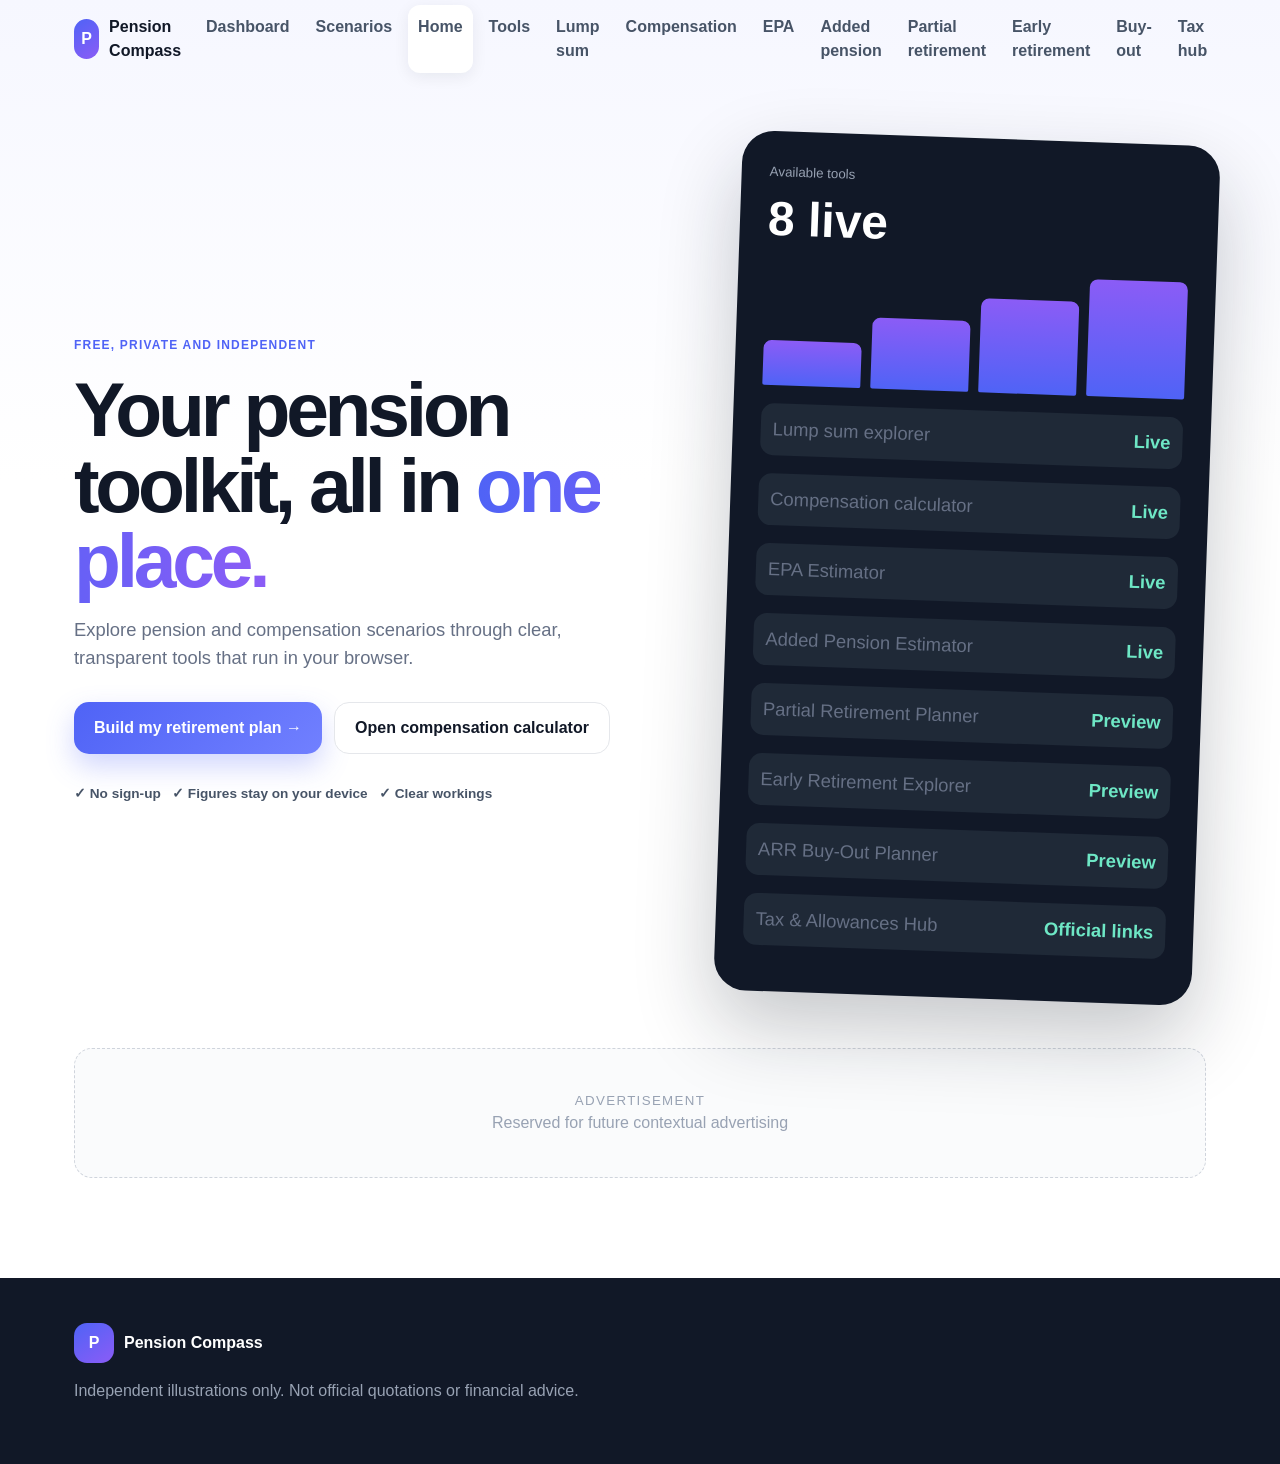
==== commit 6d7be658: "revert to phase 13" ====
--- a/index.html
+++ b/index.html
@@ -1,7 +1,7 @@
 <!doctype html><html lang="en-GB"><head><meta charset="utf-8"><meta name="viewport" content="width=device-width,initial-scale=1"><meta name="theme-color" content="#111827"><title>Pension Compass</title><link rel="manifest" href="manifest.webmanifest"><link rel="icon" href="assets/icon.svg"><link rel="stylesheet" href="styles.css"></head><body>
-<a class="skip" href="#main">Skip to content</a><header><a class="brand" href="#home"><i>P</i>Pension Compass</a><nav><a href="#dashboard">Dashboard</a><a href="#scenarios">Scenarios</a><a href="#timeline">Timeline</a><a href="#home">Home</a><a href="#tools">Tools</a><a href="#lump-sum">Lump sum</a><a href="#compensation">Compensation</a><a href="#epa">EPA</a><a href="#added-pension">Added pension</a><a href="#partial-retirement">Partial retirement</a><a href="#early-retirement">Early retirement</a><a href="#arr-buyout">Buy-out</a><a href="#tax-hub">Tax hub</a></nav><button id="menu" aria-label="Open menu">☰</button></header><div id="mobile" class="mobile" hidden><a href="#dashboard">Retirement dashboard</a><a href="#scenarios">Scenario builder</a><a href="#timeline">Retirement timeline</a><a href="#home">Home</a><a href="#tools">Tools</a><a href="#lump-sum">Lump sum</a><a href="#compensation">Compensation</a><a href="#epa">EPA Estimator</a><a href="#added-pension">Added Pension</a><a href="#partial-retirement">Partial Retirement</a><a href="#early-retirement">Early Retirement</a><a href="#arr-buyout">ARR Buy-Out</a><a href="#tax-hub">Tax & Allowances</a><a href="#methodology">Methodology</a></div>
+<a class="skip" href="#main">Skip to content</a><header><a class="brand" href="#home"><i>P</i>Pension Compass</a><nav><a href="#dashboard">Dashboard</a><a href="#scenarios">Scenarios</a><a href="#home">Home</a><a href="#tools">Tools</a><a href="#lump-sum">Lump sum</a><a href="#compensation">Compensation</a><a href="#epa">EPA</a><a href="#added-pension">Added pension</a><a href="#partial-retirement">Partial retirement</a><a href="#early-retirement">Early retirement</a><a href="#arr-buyout">Buy-out</a><a href="#tax-hub">Tax hub</a></nav><button id="menu" aria-label="Open menu">☰</button></header><div id="mobile" class="mobile" hidden><a href="#dashboard">Retirement dashboard</a><a href="#scenarios">Scenario builder</a><a href="#home">Home</a><a href="#tools">Tools</a><a href="#lump-sum">Lump sum</a><a href="#compensation">Compensation</a><a href="#epa">EPA Estimator</a><a href="#added-pension">Added Pension</a><a href="#partial-retirement">Partial Retirement</a><a href="#early-retirement">Early Retirement</a><a href="#arr-buyout">ARR Buy-Out</a><a href="#tax-hub">Tax & Allowances</a><a href="#methodology">Methodology</a></div>
 <main id="main">
-<section class="page" data-page="scenarios"><span class="eyebrow">Compare your options</span><h1>Scenario Builder</h1><p class="lead">Save and compare retirement options side by side. Scenarios remain in this browser.</p><div class="scenario-layout"><form id="scenarioForm" class="wizard" novalidate><input id="scenarioId" type="hidden"><div class="form-grid"><fieldset><legend>Scenario details</legend><label>Scenario name<input id="scenarioName" maxlength="50" placeholder="Retire at 60" required></label><label>Retirement age<input id="scenarioAge" type="number" min="50" max="80" step="0.1" required></label><label>Scheme<select id="scenarioScheme"><option value="">Select scheme</option><option>classic</option><option>classic plus</option><option>premium</option><option>nuvos</option><option>alpha</option><option>Mixed service</option></select></label></fieldset><fieldset><legend>Income and benefits</legend><label>Annual pension<div class="money"><span>£</span><input id="scenarioPension" type="number" min="0" step="0.01" required></div></label><label>Standard lump sum<div class="money"><span>£</span><input id="scenarioLump" type="number" min="0" step="0.01" value="0"></div></label><label>Annual salary after retirement<div class="money"><span>£</span><input id="scenarioSalary" type="number" min="0" step="0.01" value="0"></div></label><label>Other annual income<div class="money"><span>£</span><input id="scenarioOther" type="number" min="0" step="0.01" value="0"></div></label></fieldset><fieldset class="wide"><legend>Planning notes</legend><label>Notes<textarea id="scenarioNotes" rows="3"></textarea></label></fieldset></div><p id="scenarioError" class="error"></p><div class="buttons"><button class="btn primary" id="scenarioSave">Save scenario</button><button class="btn secondary" type="button" id="scenarioReset">Clear form</button></div></form><section class="scenario-workspace"><div class="scenario-head"><div><span class="eyebrow">My scenarios</span><h2>Saved comparisons</h2></div><button id="scenarioDeleteAll" class="btn secondary">Delete all</button></div><div id="scenarioEmpty" class="empty-state"><b>No scenarios saved yet</b><p>Create at least two options to unlock the comparison.</p></div><div id="scenarioCards"></div></section></div><section id="scenarioComparison" class="results" hidden><h2>Scenario comparison</h2><div class="comparison-wrap"><table class="comparison-table"><thead><tr><th>Scenario</th><th>Age</th><th>Pension</th><th>Salary / other</th><th>Combined</th><th>Monthly</th><th>Lump sum</th></tr></thead><tbody id="scenarioTableBody"></tbody></table></div><div id="scenarioChart" class="scenario-chart"></div></section></section><section class="page" data-page="timeline"><span class="eyebrow">Your retirement journey</span><h1>Retirement Timeline</h1><p class="lead">Bring your Dashboard plan, saved scenarios and key milestones into one visual journey.</p><div id="timelineSetup" class="timeline-setup"><div class="info"><b>i</b><p>The timeline uses the plan saved in your Retirement Dashboard and scenarios saved in your Scenario Builder.</p></div><a class="btn secondary" href="#dashboard">Update Dashboard</a><a class="btn secondary" href="#scenarios">Add scenarios</a></div><form id="timelineEventForm" class="wizard timeline-event-form"><h2>Add a planning milestone</h2><div class="timeline-event-grid"><label>Age<input id="timelineEventAge" type="number" min="16" max="100" step="0.1" required></label><label>Milestone<select id="timelineEventType"><option value="partial">Partial retirement</option><option value="pension">Draw pension</option><option value="state">State Pension</option><option value="review">Review point</option><option value="other">Other</option></select></label><label>Title<input id="timelineEventTitle" maxlength="60" required></label><label>Notes<input id="timelineEventDetail" maxlength="140"></label></div><p id="timelineError" class="error"></p><button class="btn primary">Add milestone</button></form><section class="timeline-shell"><div class="timeline-toolbar"><div><span class="eyebrow">My plan</span><h2>Retirement journey</h2></div><button id="timelineClearCustom" class="btn secondary">Clear added milestones</button></div><div id="timelineEmpty" class="empty-state"><b>No Dashboard plan found</b><p>Create a Retirement Dashboard plan to start the timeline.</p></div><div id="timelineVisual" class="timeline-visual"></div></section><div class="warning"><b>!</b><p>The timeline organises user-entered assumptions. It does not confirm benefit entitlement, State Pension age, tax treatment or whether an option is available.</p></div></section><section class="page dashboard-page" data-page="dashboard"><span class="eyebrow">Your retirement plan</span><h1>Retirement Dashboard</h1><p class="lead">Enter a small set of planning assumptions to create a personalised route through Pension Compass.</p><form id="dashForm" class="wizard" novalidate><div class="form-grid"><fieldset><legend>Your plan</legend><label>Current age<input id="dashCurrentAge" type="number" min="16" max="80" step="0.1" required></label><label>Target retirement age<input id="dashTargetAge" type="number" min="50" max="80" step="0.1" required></label><label>Normal Pension Age<input id="dashNpa" type="number" min="50" max="80" step="0.1" value="67" required></label><label>Pension scheme<select id="dashScheme"><option value="">Select scheme</option><option>classic</option><option>classic plus</option><option>premium</option><option>nuvos</option><option>alpha</option><option>Mixed service</option></select></label></fieldset><fieldset><legend>Current figures</legend><label>Current annual salary<div class="money"><span>£</span><input id="dashSalary" type="number" min="0" step="0.01" required></div></label><label>Annual pension built up<div class="money"><span>£</span><input id="dashPension" type="number" min="0" step="0.01" required></div></label><label>Standard lump sum built up<div class="money"><span>£</span><input id="dashLump" type="number" min="0" step="0.01" value="0"></div></label></fieldset><fieldset class="wide"><legend>Options you are considering</legend><div class="choice-grid"><label class="choice"><input id="dashPartial" type="checkbox"><span>Partial retirement<small>Reduce hours or reshape your job</small></span></label><label class="choice"><input id="dashAdded" type="checkbox"><span>Added Pension<small>Pay more for pension benefits</small></span></label><label class="choice"><input id="dashEPA" type="checkbox"><span>I have EPA<small>Review the impact of an EPA arrangement</small></span></label><label class="choice"><input id="dashComp" type="checkbox"><span>Compensation available<small>Explore compensation or ARR buy-out</small></span></label></div></fieldset></div><p id="dashError" class="error"></p><button class="btn primary full">Create my retirement dashboard →</button><small class="privacy">Your assumptions are saved only in this browser.</small></form><section id="dashResults" class="results dashboard-results" hidden><div class="result-head"><div><span class="success">✓ Plan created</span><h2>Your retirement snapshot</h2></div><button id="dashClear" type="button" title="Clear saved plan">Clear</button></div><div class="dashboard-hero"><div><small>Target retirement</small><strong id="dashTargetResult"></strong><span id="dashCountdown"></span></div><div><small>Annual pension entered</small><strong id="dashPensionResult"></strong><span id="dashMonthlyResult"></span></div><div><small>Standard lump sum entered</small><strong id="dashLumpResult"></strong><span id="dashSchemeResult"></span></div></div><div class="metrics"><article><small>Target compared with NPA</small><strong id="dashNpaPosition"></strong></article><article><small>Pension to salary</small><strong id="dashReplacement"></strong></article><article><small>Current salary</small><strong id="dashSalaryResult"></strong></article><article><small>Recommended actions</small><strong id="dashActionCount"></strong></article></div><h3>Your next steps</h3><div id="dashActions" class="action-list"></div><div class="warning"><b>!</b><div id="dashWarnings"></div></div></section></section><section class="page active" data-page="home"><div class="hero"><div><span class="eyebrow">Free, private and independent</span><h1>Your pension toolkit, all in <em>one place.</em></h1><p>Explore pension and compensation scenarios through clear, transparent tools that run in your browser.</p><div class="buttons"><a class="btn primary" href="#dashboard">Build my retirement plan →</a><a class="btn secondary" href="#compensation">Open compensation calculator</a></div><div class="trust">✓ No sign-up &nbsp; ✓ Figures stay on your device &nbsp; ✓ Clear workings</div></div><div class="hero-card"><small>Available tools</small><strong>8 live</strong><div class="bars"><i></i><i></i><i></i><i></i></div><p><span>Lump sum explorer</span><b>Live</b></p><p><span>Compensation calculator</span><b>Live</b></p><p><span>EPA Estimator</span><b>Live</b></p><p><span>Added Pension Estimator</span><b>Live</b></p><p><span>Partial Retirement Planner</span><b>Preview</b></p><p><span>Early Retirement Explorer</span><b>Preview</b></p><p><span>ARR Buy-Out Planner</span><b>Preview</b></p><p><span>Tax & Allowances Hub</span><b>Official links</b></p></div></div><div class="ad"><small>Advertisement</small><span>Reserved for future contextual advertising</span></div></section>
+<section class="page" data-page="scenarios"><span class="eyebrow">Compare your options</span><h1>Scenario Builder</h1><p class="lead">Save and compare retirement options side by side. Scenarios remain in this browser.</p><div class="scenario-layout"><form id="scenarioForm" class="wizard scenario-form" novalidate><input id="scenarioId" type="hidden"><div class="form-grid"><fieldset><legend>Scenario details</legend><label>Scenario name<input id="scenarioName" maxlength="50" placeholder="For example, Retire at 60" required></label><label>Retirement age<input id="scenarioAge" type="number" min="50" max="80" step="0.1" required></label><label>Scheme<select id="scenarioScheme"><option value="">Select scheme</option><option>classic</option><option>classic plus</option><option>premium</option><option>nuvos</option><option>alpha</option><option>Mixed service</option></select></label></fieldset><fieldset><legend>Income and benefits</legend><label>Annual pension<div class="money"><span>£</span><input id="scenarioPension" type="number" min="0" step="0.01" required></div></label><label>Standard lump sum<div class="money"><span>£</span><input id="scenarioLump" type="number" min="0" step="0.01" value="0"></div></label><label>Annual salary after retirement or partial retirement<div class="money"><span>£</span><input id="scenarioSalary" type="number" min="0" step="0.01" value="0"></div></label><label>Other annual income<div class="money"><span>£</span><input id="scenarioOther" type="number" min="0" step="0.01" value="0"></div></label></fieldset><fieldset class="wide"><legend>Planning notes</legend><label>Notes<textarea id="scenarioNotes" rows="3" maxlength="300" placeholder="Assumptions, questions or actions to check"></textarea></label></fieldset></div><p id="scenarioError" class="error"></p><div class="buttons"><button class="btn primary" type="submit" id="scenarioSave">Save scenario</button><button class="btn secondary" type="button" id="scenarioReset">Clear form</button></div></form><section class="scenario-workspace"><div class="scenario-head"><div><span class="eyebrow">My scenarios</span><h2>Saved comparisons</h2></div><button id="scenarioDeleteAll" class="btn secondary" type="button">Delete all</button></div><div id="scenarioEmpty" class="empty-state"><b>No scenarios saved yet</b><p>Create options such as retiring at 60, retiring at 62, or partial retirement.</p></div><div id="scenarioCards" class="scenario-cards"></div></section></div><section id="scenarioComparison" class="results" hidden><div class="result-head"><div><span class="success">✓ Comparison ready</span><h2>Scenario comparison</h2></div></div><div class="comparison-wrap"><table class="comparison-table"><thead><tr><th>Scenario</th><th>Age</th><th>Annual pension</th><th>Salary / other</th><th>Combined income</th><th>Monthly</th><th>Lump sum</th></tr></thead><tbody id="scenarioTableBody"></tbody></table></div><div id="scenarioChart" class="scenario-chart"></div><div class="warning"><b>!</b><p>Scenarios compare figures entered by the user. They do not confirm pension entitlement, tax treatment or availability of a retirement option.</p></div></section></section><section class="page dashboard-page" data-page="dashboard"><span class="eyebrow">Your retirement plan</span><h1>Retirement Dashboard</h1><p class="lead">Enter a small set of planning assumptions to create a personalised route through Pension Compass.</p><form id="dashForm" class="wizard" novalidate><div class="form-grid"><fieldset><legend>Your plan</legend><label>Current age<input id="dashCurrentAge" type="number" min="16" max="80" step="0.1" required></label><label>Target retirement age<input id="dashTargetAge" type="number" min="50" max="80" step="0.1" required></label><label>Normal Pension Age<input id="dashNpa" type="number" min="50" max="80" step="0.1" value="67" required></label><label>Pension scheme<select id="dashScheme"><option value="">Select scheme</option><option>classic</option><option>classic plus</option><option>premium</option><option>nuvos</option><option>alpha</option><option>Mixed service</option></select></label></fieldset><fieldset><legend>Current figures</legend><label>Current annual salary<div class="money"><span>£</span><input id="dashSalary" type="number" min="0" step="0.01" required></div></label><label>Annual pension built up<div class="money"><span>£</span><input id="dashPension" type="number" min="0" step="0.01" required></div></label><label>Standard lump sum built up<div class="money"><span>£</span><input id="dashLump" type="number" min="0" step="0.01" value="0"></div></label></fieldset><fieldset class="wide"><legend>Options you are considering</legend><div class="choice-grid"><label class="choice"><input id="dashPartial" type="checkbox"><span>Partial retirement<small>Reduce hours or reshape your job</small></span></label><label class="choice"><input id="dashAdded" type="checkbox"><span>Added Pension<small>Pay more for pension benefits</small></span></label><label class="choice"><input id="dashEPA" type="checkbox"><span>I have EPA<small>Review the impact of an EPA arrangement</small></span></label><label class="choice"><input id="dashComp" type="checkbox"><span>Compensation available<small>Explore compensation or ARR buy-out</small></span></label></div></fieldset></div><p id="dashError" class="error"></p><button class="btn primary full">Create my retirement dashboard →</button><small class="privacy">Your assumptions are saved only in this browser.</small></form><section id="dashResults" class="results dashboard-results" hidden><div class="result-head"><div><span class="success">✓ Plan created</span><h2>Your retirement snapshot</h2></div><button id="dashClear" type="button" title="Clear saved plan">Clear</button></div><div class="dashboard-hero"><div><small>Target retirement</small><strong id="dashTargetResult"></strong><span id="dashCountdown"></span></div><div><small>Annual pension entered</small><strong id="dashPensionResult"></strong><span id="dashMonthlyResult"></span></div><div><small>Standard lump sum entered</small><strong id="dashLumpResult"></strong><span id="dashSchemeResult"></span></div></div><div class="metrics"><article><small>Target compared with NPA</small><strong id="dashNpaPosition"></strong></article><article><small>Pension to salary</small><strong id="dashReplacement"></strong></article><article><small>Current salary</small><strong id="dashSalaryResult"></strong></article><article><small>Recommended actions</small><strong id="dashActionCount"></strong></article></div><h3>Your next steps</h3><div id="dashActions" class="action-list"></div><div class="warning"><b>!</b><div id="dashWarnings"></div></div></section></section><section class="page active" data-page="home"><div class="hero"><div><span class="eyebrow">Free, private and independent</span><h1>Your pension toolkit, all in <em>one place.</em></h1><p>Explore pension and compensation scenarios through clear, transparent tools that run in your browser.</p><div class="buttons"><a class="btn primary" href="#dashboard">Build my retirement plan →</a><a class="btn secondary" href="#compensation">Open compensation calculator</a></div><div class="trust">✓ No sign-up &nbsp; ✓ Figures stay on your device &nbsp; ✓ Clear workings</div></div><div class="hero-card"><small>Available tools</small><strong>8 live</strong><div class="bars"><i></i><i></i><i></i><i></i></div><p><span>Lump sum explorer</span><b>Live</b></p><p><span>Compensation calculator</span><b>Live</b></p><p><span>EPA Estimator</span><b>Live</b></p><p><span>Added Pension Estimator</span><b>Live</b></p><p><span>Partial Retirement Planner</span><b>Preview</b></p><p><span>Early Retirement Explorer</span><b>Preview</b></p><p><span>ARR Buy-Out Planner</span><b>Preview</b></p><p><span>Tax & Allowances Hub</span><b>Official links</b></p></div></div><div class="ad"><small>Advertisement</small><span>Reserved for future contextual advertising</span></div></section>
 <section class="page" data-page="tools"><span class="eyebrow">Pension Compass toolkit</span><h1>Choose a tool</h1><p class="lead">Four tools are now available. The remaining services stay marked as roadmap placeholders.</p><div class="tools"><article class="tool live"><i>◒</i><span>Available now</span><h2>Lump sum explorer</h2><p>Explore how a chosen lump sum could affect annual and monthly alpha pension figures.</p><a href="#lump-sum">Open calculator →</a></article><article class="tool live dark"><i>£</i><span>Available now</span><h2>Compensation calculator</h2><p>Illustrate Voluntary Exit, Voluntary Redundancy and Compulsory Redundancy awards.</p><a href="#compensation">Open calculator →</a></article><article class="tool live"><i>↘</i><span>Preview available</span><h2>Early Retirement Explorer</h2><p>See how an early-payment factor could affect annual pension and standard lump sum.</p><a href="#early-retirement">Open explorer →</a></article><article class="tool live"><i>＋</i><span>Available now</span><h2>EPA Estimator</h2><p>Estimate EPA-1, EPA-2 or EPA-3 contributions using the 2026 cost tables.</p><a href="#epa">Open estimator →</a></article><article class="tool live"><i>＋</i><span>Preview available</span><h2>Added Pension Estimator</h2><p>Convert between a one-off payment and annual added pension using the supplied factor tables.</p><a href="#added-pension">Open estimator →</a></article><article class="tool live dark"><i>◐</i><span>Preview available</span><h2>Partial Retirement Planner</h2><p>Compare salary, pension drawdown and combined income before and after reshaping your job.</p><a href="#partial-retirement">Open planner →</a></article><article class="tool live dark"><i>◇</i><span>Preview available</span><h2>Early Retirement Buy-Out Planner</h2><p>Plan how compensation, employer top-up and personal funds could meet an official ARR buy-out quote.</p><a href="#arr-buyout">Open planner →</a></article><article class="tool live"><i>%</i><span>Official links</span><h2>Tax & Allowances Hub</h2><p>Go to current GOV.UK guidance on pension annual allowance, carry forward and the money purchase annual allowance.</p><a href="#tax-hub">Open guidance hub →</a></article></div></section>
 <section class="page" data-page="lump-sum"><span class="eyebrow">Alpha illustration</span><h1>Lump sum explorer</h1><form id="lumpForm" class="card"><label>Annual pension before exchange<div class="money"><span>£</span><input id="annualPension" inputmode="decimal"></div></label><label>Proposed lump sum<div class="money"><span>£</span><input id="chosenLump" inputmode="decimal"></div></label><p id="lumpError" class="error"></p><button class="btn primary">Calculate illustration</button></form><section id="lumpResults" class="results" hidden><h2>Your pension snapshot</h2><div class="metrics"><article><small>Annual pension</small><strong id="lumpAnnual"></strong></article><article><small>Monthly equivalent</small><strong id="lumpMonthly"></strong></article><article><small>Lump sum</small><strong id="lumpAmount"></strong></article><article><small>Pension exchanged</small><strong id="lumpExchanged"></strong></article></div><div class="warning"><b>!</b><p>Illustration only. This does not calculate the maximum permitted lump sum or confirm entitlement.</p></div></section></section>
 <section class="page compensation" data-page="compensation"><span class="eyebrow">Civil Service compensation illustration</span><h1>Compensation calculator</h1><p class="lead">Estimate an award under Voluntary Exit, Voluntary Redundancy or Compulsory Redundancy using the source workbook rules.</p><form id="compForm" class="wizard" novalidate><div class="type-tabs"><label><input type="radio" name="compType" value="voluntary-exit" checked><span>Voluntary Exit</span></label><label><input type="radio" name="compType" value="voluntary-redundancy"><span>Voluntary Redundancy</span></label><label><input type="radio" name="compType" value="compulsory-redundancy"><span>Compulsory Redundancy</span></label></div>
--- a/styles.css
+++ b/styles.css
@@ -4,4 +4,4 @@
 .income-compare{display:grid;grid-template-columns:1fr 1fr;gap:14px;margin:24px 0}.income-compare article{background:#f8fafc;border-radius:20px;padding:22px}.income-compare .after{background:#111827;color:#fff}.income-compare small,.income-compare span{display:block;color:#667085}.income-compare .after small,.income-compare .after span{color:#98a2b3}.income-compare strong{display:block;font-size:2rem}.projection-chart{display:flex;align-items:end;gap:9px;min-height:220px;padding:20px 8px 0;border-bottom:1px solid var(--line);overflow-x:auto}.projection-chart div{min-width:48px;flex:1;text-align:center;color:#667085;font-size:.7rem}.projection-chart i{display:block;margin:auto;background:linear-gradient(var(--violet),var(--blue));border-radius:8px 8px 2px 2px;min-height:8px}.projection-chart b{display:block;color:var(--ink);font-size:.72rem}@media(max-width:620px){.income-compare{grid-template-columns:1fr}}
 .tax-links{grid-template-columns:repeat(3,1fr);margin-top:34px}.tax-warning{margin-top:30px}.tax-warning h3{margin:0 0 8px}@media(max-width:900px){.tax-links{grid-template-columns:1fr}}
 .choice-grid{display:grid;grid-template-columns:repeat(2,1fr);gap:12px}.choice{display:flex!important;align-items:center;gap:12px;border:1px solid var(--line);padding:15px;border-radius:16px;margin:0!important}.choice input{width:auto!important}.choice span{font-weight:850}.choice small{display:block;color:var(--muted);font-weight:500}.dashboard-hero{display:grid;grid-template-columns:repeat(3,1fr);gap:14px;margin:22px 0}.dashboard-hero>div{background:linear-gradient(145deg,#101828,#27354d);color:#fff;border-radius:22px;padding:22px}.dashboard-hero small,.dashboard-hero span{display:block;color:#98a2b3}.dashboard-hero strong{display:block;font-size:2rem;letter-spacing:-.04em}.action-list{display:grid;gap:12px;margin:18px 0 28px}.action-card{display:flex;justify-content:space-between;gap:20px;align-items:center;border:1px solid var(--line);border-radius:18px;padding:18px;background:#fff}.action-card.high{border-left:5px solid var(--violet)}.action-card h4{margin:0 0 4px}.action-card p{margin:0;color:var(--muted)}.action-card a{white-space:nowrap;color:var(--blue);font-weight:850;text-decoration:none}@media(max-width:760px){.dashboard-hero,.choice-grid{grid-template-columns:1fr}.action-card{align-items:flex-start;flex-direction:column}}
-.scenario-layout{display:grid;grid-template-columns:1.15fr .85fr;gap:22px}.wizard textarea{width:100%;padding:13px;border:1.5px solid #d0d5dd;border-radius:13px;font:inherit}.scenario-workspace,.timeline-shell{background:#fff;border:1px solid var(--line);border-radius:26px;padding:24px;box-shadow:var(--shadow);margin-top:30px}.scenario-head,.timeline-toolbar{display:flex;justify-content:space-between;gap:16px}.empty-state{text-align:center;background:#f8fafc;color:var(--muted);padding:34px 18px;border-radius:18px}.scenario-card{border:1px solid var(--line);border-radius:18px;padding:16px;margin:12px 0}.scenario-card h3{margin:0}.scenario-card p{color:var(--muted);margin:3px 0}.scenario-values{display:grid;grid-template-columns:1fr 1fr;gap:8px;margin:13px 0}.scenario-values span{background:#f8fafc;border-radius:11px;padding:10px;color:var(--muted);font-size:.76rem}.scenario-values b{display:block;color:var(--ink)}.scenario-actions{display:flex;gap:8px}.scenario-actions button{border:0;border-radius:10px;padding:8px 10px;font-weight:800}.scenario-actions .delete{background:#fff0ee;color:#b42318}.comparison-wrap{overflow:auto}.comparison-table{width:100%;border-collapse:collapse}.comparison-table th,.comparison-table td{text-align:left;padding:12px;border-bottom:1px solid var(--line);white-space:nowrap}.comparison-table .best{color:#087e68;font-weight:900}.scenario-chart{display:flex;align-items:end;gap:16px;min-height:250px;margin:25px 0;border-bottom:1px solid var(--line);overflow:auto}.scenario-chart article{min-width:100px;flex:1;text-align:center}.scenario-chart i{display:block;width:64px;margin:auto;background:linear-gradient(var(--violet),var(--blue));border-radius:10px 10px 2px 2px}.scenario-chart b,.scenario-chart span{display:block}.timeline-setup{display:flex;gap:12px;align-items:center;flex-wrap:wrap;margin:28px 0}.timeline-setup .info{flex:1;min-width:300px}.timeline-event-grid{display:grid;grid-template-columns:repeat(4,1fr);gap:14px}.timeline-visual{position:relative;min-height:420px;margin-top:25px;padding:70px 20px 180px;overflow-x:auto}.timeline-axis{position:absolute;left:4%;right:4%;top:124px;height:8px;background:linear-gradient(90deg,var(--blue),var(--violet));border-radius:99px}.timeline-point{position:absolute;left:calc(4% + var(--pos)*.92);top:80px;transform:translateX(-50%);width:160px;text-align:center}.timeline-point>button{border:0;background:transparent;cursor:pointer;width:100%;font:inherit}.timeline-dot{display:block;width:24px;height:24px;border:6px solid #fff;border-radius:50%;background:var(--blue);box-shadow:0 0 0 3px var(--blue);margin:32px auto 13px}.timeline-point.target .timeline-dot{background:var(--violet);box-shadow:0 0 0 3px var(--violet)}.timeline-point.npa .timeline-dot{background:var(--mint);box-shadow:0 0 0 3px var(--mint)}.timeline-point small,.timeline-point strong{display:block}.timeline-card{display:none;margin-top:14px;background:#111827;color:#fff;border-radius:18px;padding:16px;text-align:left;box-shadow:var(--shadow);min-width:230px;position:absolute;left:50%;transform:translateX(-50%);z-index:2}.timeline-point>button[aria-expanded=true]+.timeline-card{display:block}.timeline-card p{margin-top:0;color:#cbd1db}.timeline-card span{display:flex;justify-content:space-between;gap:12px;font-size:.8rem}.timeline-card button{margin-top:12px;border:0;border-radius:9px;padding:7px 9px}@media(max-width:950px){.scenario-layout{grid-template-columns:1fr}.timeline-event-grid{grid-template-columns:1fr 1fr}.timeline-visual{min-height:auto;padding:20px}.timeline-axis{top:20px;bottom:20px;left:26px;right:auto;width:7px;height:auto}.timeline-point{position:relative;left:auto!important;top:auto;transform:none;width:auto;text-align:left;margin:0 0 18px;padding-left:54px}.timeline-point>button{text-align:left}.timeline-dot{position:absolute;left:15px;top:4px;margin:0}.timeline-card{position:static;transform:none;min-width:0;margin-top:10px}}@media(max-width:620px){.timeline-event-grid,.scenario-values{grid-template-columns:1fr}.timeline-setup .info{min-width:0}}
+.scenario-layout{display:grid;grid-template-columns:1.15fr .85fr;gap:22px;align-items:start}.scenario-form{margin-top:28px}.wizard textarea{width:100%;padding:13px;border:1.5px solid #d0d5dd;border-radius:13px;font:inherit;resize:vertical}.scenario-workspace{margin-top:28px;background:#fff;border:1px solid var(--line);border-radius:26px;padding:24px;box-shadow:var(--shadow);position:sticky;top:16px}.scenario-head{display:flex;justify-content:space-between;gap:16px;align-items:start}.scenario-head h2{margin:4px 0 16px}.empty-state{text-align:center;background:#f8fafc;color:var(--muted);padding:34px 18px;border-radius:18px}.empty-state b{color:var(--ink)}.scenario-cards{display:grid;gap:12px}.scenario-card{border:1px solid var(--line);border-radius:18px;padding:16px}.scenario-card header{height:auto;padding:0;display:flex;align-items:start}.scenario-card h3{margin:0}.scenario-card p{margin:3px 0;color:var(--muted)}.scenario-values{display:grid;grid-template-columns:1fr 1fr;gap:8px;margin:13px 0}.scenario-values span{background:#f8fafc;border-radius:11px;padding:10px;color:var(--muted);font-size:.76rem}.scenario-values b{display:block;color:var(--ink);font-size:.95rem}.scenario-actions{display:flex;gap:8px}.scenario-actions button{border:0;border-radius:10px;padding:8px 10px;font-weight:800;cursor:pointer}.scenario-actions .edit{background:#eef0ff;color:var(--blue)}.scenario-actions .delete{background:#fff0ee;color:#b42318}.comparison-wrap{overflow-x:auto}.comparison-table{width:100%;border-collapse:collapse}.comparison-table th,.comparison-table td{text-align:left;padding:12px;border-bottom:1px solid var(--line);white-space:nowrap}.comparison-table th{font-size:.72rem;color:var(--muted);text-transform:uppercase}.comparison-table .best{color:#087e68;font-weight:900}.scenario-chart{display:flex;align-items:end;gap:16px;min-height:260px;margin:28px 0;padding:20px 12px 0;border-bottom:1px solid var(--line);overflow-x:auto}.scenario-chart article{min-width:100px;flex:1;text-align:center}.scenario-chart i{display:block;width:64px;margin:auto;background:linear-gradient(var(--violet),var(--blue));border-radius:10px 10px 2px 2px}.scenario-chart b,.scenario-chart span{display:block}.scenario-chart span{color:var(--muted);font-size:.78rem}@media(max-width:950px){.scenario-layout{grid-template-columns:1fr}.scenario-workspace{position:static}}@media(max-width:620px){.scenario-values{grid-template-columns:1fr}}
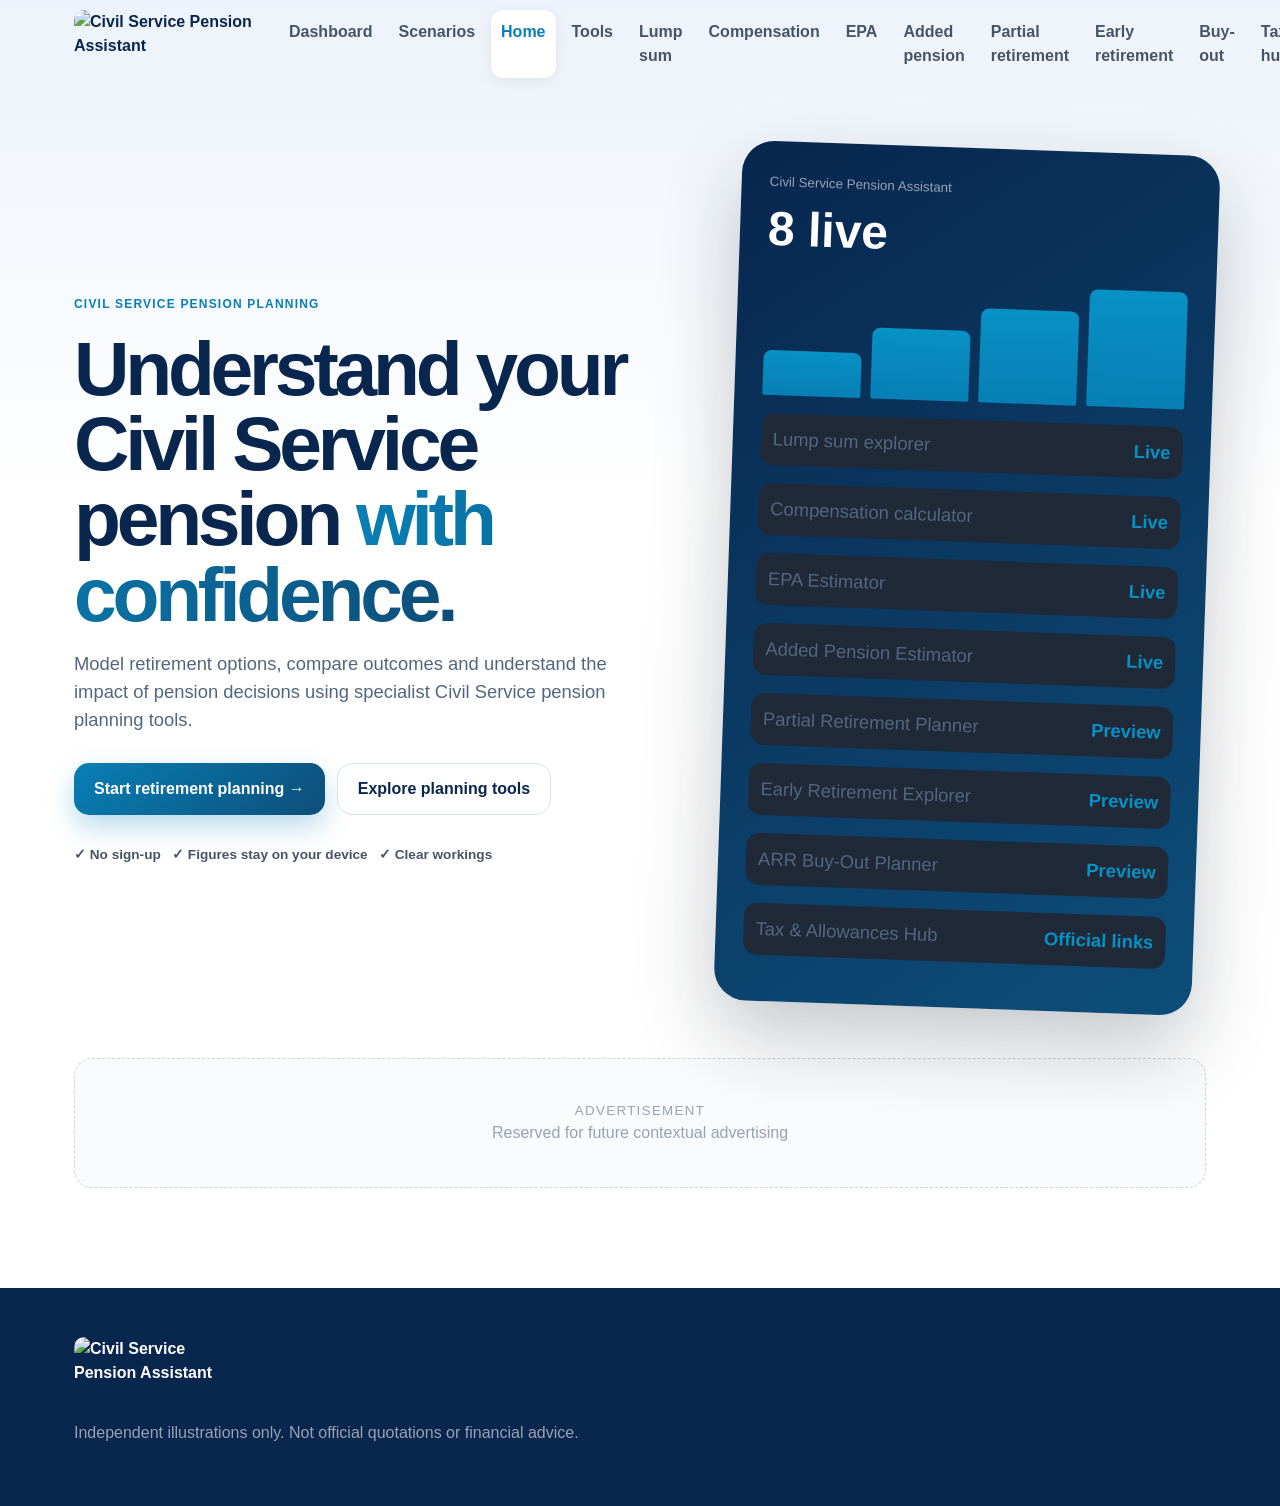
==== commit 9c4492ac: "new theme and logo" ====
--- a/index.html
+++ b/index.html
@@ -1,11 +1,11 @@
-<!doctype html><html lang="en-GB"><head><meta charset="utf-8"><meta name="viewport" content="width=device-width,initial-scale=1"><meta name="theme-color" content="#111827"><title>Pension Compass</title><link rel="manifest" href="manifest.webmanifest"><link rel="icon" href="assets/icon.svg"><link rel="stylesheet" href="styles.css"></head><body>
-<a class="skip" href="#main">Skip to content</a><header><a class="brand" href="#home"><i>P</i>Pension Compass</a><nav><a href="#dashboard">Dashboard</a><a href="#scenarios">Scenarios</a><a href="#home">Home</a><a href="#tools">Tools</a><a href="#lump-sum">Lump sum</a><a href="#compensation">Compensation</a><a href="#epa">EPA</a><a href="#added-pension">Added pension</a><a href="#partial-retirement">Partial retirement</a><a href="#early-retirement">Early retirement</a><a href="#arr-buyout">Buy-out</a><a href="#tax-hub">Tax hub</a></nav><button id="menu" aria-label="Open menu">☰</button></header><div id="mobile" class="mobile" hidden><a href="#dashboard">Retirement dashboard</a><a href="#scenarios">Scenario builder</a><a href="#home">Home</a><a href="#tools">Tools</a><a href="#lump-sum">Lump sum</a><a href="#compensation">Compensation</a><a href="#epa">EPA Estimator</a><a href="#added-pension">Added Pension</a><a href="#partial-retirement">Partial Retirement</a><a href="#early-retirement">Early Retirement</a><a href="#arr-buyout">ARR Buy-Out</a><a href="#tax-hub">Tax & Allowances</a><a href="#methodology">Methodology</a></div>
+<!doctype html><html lang="en-GB"><head><meta charset="utf-8"><meta name="viewport" content="width=device-width,initial-scale=1"><meta name="theme-color" content="#08264e"><title>Civil Service Pension Assistant</title><link rel="manifest" href="manifest.webmanifest"><link rel="icon" type="image/png" href="assets/cspa-logo.png"><link rel="stylesheet" href="styles.css"></head><body>
+<a class="skip" href="#main">Skip to content</a><header><a class="brand cspa-brand" href="#home" aria-label="Civil Service Pension Assistant"><img src="assets/cspa-logo.png" alt="Civil Service Pension Assistant"></a><nav><a href="#dashboard">Dashboard</a><a href="#scenarios">Scenarios</a><a href="#home">Home</a><a href="#tools">Tools</a><a href="#lump-sum">Lump sum</a><a href="#compensation">Compensation</a><a href="#epa">EPA</a><a href="#added-pension">Added pension</a><a href="#partial-retirement">Partial retirement</a><a href="#early-retirement">Early retirement</a><a href="#arr-buyout">Buy-out</a><a href="#tax-hub">Tax hub</a></nav><button id="menu" aria-label="Open menu">☰</button></header><div id="mobile" class="mobile" hidden><a href="#dashboard">Retirement dashboard</a><a href="#scenarios">Scenario builder</a><a href="#home">Home</a><a href="#tools">Tools</a><a href="#lump-sum">Lump sum</a><a href="#compensation">Compensation</a><a href="#epa">EPA Estimator</a><a href="#added-pension">Added Pension</a><a href="#partial-retirement">Partial Retirement</a><a href="#early-retirement">Early Retirement</a><a href="#arr-buyout">ARR Buy-Out</a><a href="#tax-hub">Tax & Allowances</a><a href="#methodology">Methodology</a></div>
 <main id="main">
-<section class="page" data-page="scenarios"><span class="eyebrow">Compare your options</span><h1>Scenario Builder</h1><p class="lead">Save and compare retirement options side by side. Scenarios remain in this browser.</p><div class="scenario-layout"><form id="scenarioForm" class="wizard scenario-form" novalidate><input id="scenarioId" type="hidden"><div class="form-grid"><fieldset><legend>Scenario details</legend><label>Scenario name<input id="scenarioName" maxlength="50" placeholder="For example, Retire at 60" required></label><label>Retirement age<input id="scenarioAge" type="number" min="50" max="80" step="0.1" required></label><label>Scheme<select id="scenarioScheme"><option value="">Select scheme</option><option>classic</option><option>classic plus</option><option>premium</option><option>nuvos</option><option>alpha</option><option>Mixed service</option></select></label></fieldset><fieldset><legend>Income and benefits</legend><label>Annual pension<div class="money"><span>£</span><input id="scenarioPension" type="number" min="0" step="0.01" required></div></label><label>Standard lump sum<div class="money"><span>£</span><input id="scenarioLump" type="number" min="0" step="0.01" value="0"></div></label><label>Annual salary after retirement or partial retirement<div class="money"><span>£</span><input id="scenarioSalary" type="number" min="0" step="0.01" value="0"></div></label><label>Other annual income<div class="money"><span>£</span><input id="scenarioOther" type="number" min="0" step="0.01" value="0"></div></label></fieldset><fieldset class="wide"><legend>Planning notes</legend><label>Notes<textarea id="scenarioNotes" rows="3" maxlength="300" placeholder="Assumptions, questions or actions to check"></textarea></label></fieldset></div><p id="scenarioError" class="error"></p><div class="buttons"><button class="btn primary" type="submit" id="scenarioSave">Save scenario</button><button class="btn secondary" type="button" id="scenarioReset">Clear form</button></div></form><section class="scenario-workspace"><div class="scenario-head"><div><span class="eyebrow">My scenarios</span><h2>Saved comparisons</h2></div><button id="scenarioDeleteAll" class="btn secondary" type="button">Delete all</button></div><div id="scenarioEmpty" class="empty-state"><b>No scenarios saved yet</b><p>Create options such as retiring at 60, retiring at 62, or partial retirement.</p></div><div id="scenarioCards" class="scenario-cards"></div></section></div><section id="scenarioComparison" class="results" hidden><div class="result-head"><div><span class="success">✓ Comparison ready</span><h2>Scenario comparison</h2></div></div><div class="comparison-wrap"><table class="comparison-table"><thead><tr><th>Scenario</th><th>Age</th><th>Annual pension</th><th>Salary / other</th><th>Combined income</th><th>Monthly</th><th>Lump sum</th></tr></thead><tbody id="scenarioTableBody"></tbody></table></div><div id="scenarioChart" class="scenario-chart"></div><div class="warning"><b>!</b><p>Scenarios compare figures entered by the user. They do not confirm pension entitlement, tax treatment or availability of a retirement option.</p></div></section></section><section class="page dashboard-page" data-page="dashboard"><span class="eyebrow">Your retirement plan</span><h1>Retirement Dashboard</h1><p class="lead">Enter a small set of planning assumptions to create a personalised route through Pension Compass.</p><form id="dashForm" class="wizard" novalidate><div class="form-grid"><fieldset><legend>Your plan</legend><label>Current age<input id="dashCurrentAge" type="number" min="16" max="80" step="0.1" required></label><label>Target retirement age<input id="dashTargetAge" type="number" min="50" max="80" step="0.1" required></label><label>Normal Pension Age<input id="dashNpa" type="number" min="50" max="80" step="0.1" value="67" required></label><label>Pension scheme<select id="dashScheme"><option value="">Select scheme</option><option>classic</option><option>classic plus</option><option>premium</option><option>nuvos</option><option>alpha</option><option>Mixed service</option></select></label></fieldset><fieldset><legend>Current figures</legend><label>Current annual salary<div class="money"><span>£</span><input id="dashSalary" type="number" min="0" step="0.01" required></div></label><label>Annual pension built up<div class="money"><span>£</span><input id="dashPension" type="number" min="0" step="0.01" required></div></label><label>Standard lump sum built up<div class="money"><span>£</span><input id="dashLump" type="number" min="0" step="0.01" value="0"></div></label></fieldset><fieldset class="wide"><legend>Options you are considering</legend><div class="choice-grid"><label class="choice"><input id="dashPartial" type="checkbox"><span>Partial retirement<small>Reduce hours or reshape your job</small></span></label><label class="choice"><input id="dashAdded" type="checkbox"><span>Added Pension<small>Pay more for pension benefits</small></span></label><label class="choice"><input id="dashEPA" type="checkbox"><span>I have EPA<small>Review the impact of an EPA arrangement</small></span></label><label class="choice"><input id="dashComp" type="checkbox"><span>Compensation available<small>Explore compensation or ARR buy-out</small></span></label></div></fieldset></div><p id="dashError" class="error"></p><button class="btn primary full">Create my retirement dashboard →</button><small class="privacy">Your assumptions are saved only in this browser.</small></form><section id="dashResults" class="results dashboard-results" hidden><div class="result-head"><div><span class="success">✓ Plan created</span><h2>Your retirement snapshot</h2></div><button id="dashClear" type="button" title="Clear saved plan">Clear</button></div><div class="dashboard-hero"><div><small>Target retirement</small><strong id="dashTargetResult"></strong><span id="dashCountdown"></span></div><div><small>Annual pension entered</small><strong id="dashPensionResult"></strong><span id="dashMonthlyResult"></span></div><div><small>Standard lump sum entered</small><strong id="dashLumpResult"></strong><span id="dashSchemeResult"></span></div></div><div class="metrics"><article><small>Target compared with NPA</small><strong id="dashNpaPosition"></strong></article><article><small>Pension to salary</small><strong id="dashReplacement"></strong></article><article><small>Current salary</small><strong id="dashSalaryResult"></strong></article><article><small>Recommended actions</small><strong id="dashActionCount"></strong></article></div><h3>Your next steps</h3><div id="dashActions" class="action-list"></div><div class="warning"><b>!</b><div id="dashWarnings"></div></div></section></section><section class="page active" data-page="home"><div class="hero"><div><span class="eyebrow">Free, private and independent</span><h1>Your pension toolkit, all in <em>one place.</em></h1><p>Explore pension and compensation scenarios through clear, transparent tools that run in your browser.</p><div class="buttons"><a class="btn primary" href="#dashboard">Build my retirement plan →</a><a class="btn secondary" href="#compensation">Open compensation calculator</a></div><div class="trust">✓ No sign-up &nbsp; ✓ Figures stay on your device &nbsp; ✓ Clear workings</div></div><div class="hero-card"><small>Available tools</small><strong>8 live</strong><div class="bars"><i></i><i></i><i></i><i></i></div><p><span>Lump sum explorer</span><b>Live</b></p><p><span>Compensation calculator</span><b>Live</b></p><p><span>EPA Estimator</span><b>Live</b></p><p><span>Added Pension Estimator</span><b>Live</b></p><p><span>Partial Retirement Planner</span><b>Preview</b></p><p><span>Early Retirement Explorer</span><b>Preview</b></p><p><span>ARR Buy-Out Planner</span><b>Preview</b></p><p><span>Tax & Allowances Hub</span><b>Official links</b></p></div></div><div class="ad"><small>Advertisement</small><span>Reserved for future contextual advertising</span></div></section>
-<section class="page" data-page="tools"><span class="eyebrow">Pension Compass toolkit</span><h1>Choose a tool</h1><p class="lead">Four tools are now available. The remaining services stay marked as roadmap placeholders.</p><div class="tools"><article class="tool live"><i>◒</i><span>Available now</span><h2>Lump sum explorer</h2><p>Explore how a chosen lump sum could affect annual and monthly alpha pension figures.</p><a href="#lump-sum">Open calculator →</a></article><article class="tool live dark"><i>£</i><span>Available now</span><h2>Compensation calculator</h2><p>Illustrate Voluntary Exit, Voluntary Redundancy and Compulsory Redundancy awards.</p><a href="#compensation">Open calculator →</a></article><article class="tool live"><i>↘</i><span>Preview available</span><h2>Early Retirement Explorer</h2><p>See how an early-payment factor could affect annual pension and standard lump sum.</p><a href="#early-retirement">Open explorer →</a></article><article class="tool live"><i>＋</i><span>Available now</span><h2>EPA Estimator</h2><p>Estimate EPA-1, EPA-2 or EPA-3 contributions using the 2026 cost tables.</p><a href="#epa">Open estimator →</a></article><article class="tool live"><i>＋</i><span>Preview available</span><h2>Added Pension Estimator</h2><p>Convert between a one-off payment and annual added pension using the supplied factor tables.</p><a href="#added-pension">Open estimator →</a></article><article class="tool live dark"><i>◐</i><span>Preview available</span><h2>Partial Retirement Planner</h2><p>Compare salary, pension drawdown and combined income before and after reshaping your job.</p><a href="#partial-retirement">Open planner →</a></article><article class="tool live dark"><i>◇</i><span>Preview available</span><h2>Early Retirement Buy-Out Planner</h2><p>Plan how compensation, employer top-up and personal funds could meet an official ARR buy-out quote.</p><a href="#arr-buyout">Open planner →</a></article><article class="tool live"><i>%</i><span>Official links</span><h2>Tax & Allowances Hub</h2><p>Go to current GOV.UK guidance on pension annual allowance, carry forward and the money purchase annual allowance.</p><a href="#tax-hub">Open guidance hub →</a></article></div></section>
+<section class="page" data-page="scenarios"><span class="eyebrow">Compare your options</span><h1>Scenario Builder</h1><p class="lead">Save and compare retirement options side by side. Scenarios remain in this browser.</p><div class="scenario-layout"><form id="scenarioForm" class="wizard scenario-form" novalidate><input id="scenarioId" type="hidden"><div class="form-grid"><fieldset><legend>Scenario details</legend><label>Scenario name<input id="scenarioName" maxlength="50" placeholder="For example, Retire at 60" required></label><label>Retirement age<input id="scenarioAge" type="number" min="50" max="80" step="0.1" required></label><label>Scheme<select id="scenarioScheme"><option value="">Select scheme</option><option>classic</option><option>classic plus</option><option>premium</option><option>nuvos</option><option>alpha</option><option>Mixed service</option></select></label></fieldset><fieldset><legend>Income and benefits</legend><label>Annual pension<div class="money"><span>£</span><input id="scenarioPension" type="number" min="0" step="0.01" required></div></label><label>Standard lump sum<div class="money"><span>£</span><input id="scenarioLump" type="number" min="0" step="0.01" value="0"></div></label><label>Annual salary after retirement or partial retirement<div class="money"><span>£</span><input id="scenarioSalary" type="number" min="0" step="0.01" value="0"></div></label><label>Other annual income<div class="money"><span>£</span><input id="scenarioOther" type="number" min="0" step="0.01" value="0"></div></label></fieldset><fieldset class="wide"><legend>Planning notes</legend><label>Notes<textarea id="scenarioNotes" rows="3" maxlength="300" placeholder="Assumptions, questions or actions to check"></textarea></label></fieldset></div><p id="scenarioError" class="error"></p><div class="buttons"><button class="btn primary" type="submit" id="scenarioSave">Save scenario</button><button class="btn secondary" type="button" id="scenarioReset">Clear form</button></div></form><section class="scenario-workspace"><div class="scenario-head"><div><span class="eyebrow">My scenarios</span><h2>Saved comparisons</h2></div><button id="scenarioDeleteAll" class="btn secondary" type="button">Delete all</button></div><div id="scenarioEmpty" class="empty-state"><b>No scenarios saved yet</b><p>Create options such as retiring at 60, retiring at 62, or partial retirement.</p></div><div id="scenarioCards" class="scenario-cards"></div></section></div><section id="scenarioComparison" class="results" hidden><div class="result-head"><div><span class="success">✓ Comparison ready</span><h2>Scenario comparison</h2></div></div><div class="comparison-wrap"><table class="comparison-table"><thead><tr><th>Scenario</th><th>Age</th><th>Annual pension</th><th>Salary / other</th><th>Combined income</th><th>Monthly</th><th>Lump sum</th></tr></thead><tbody id="scenarioTableBody"></tbody></table></div><div id="scenarioChart" class="scenario-chart"></div><div class="warning"><b>!</b><p>Scenarios compare figures entered by the user. They do not confirm pension entitlement, tax treatment or availability of a retirement option.</p></div></section></section><section class="page dashboard-page" data-page="dashboard"><span class="eyebrow">Your retirement plan</span><h1>Retirement Dashboard</h1><p class="lead">Enter a small set of planning assumptions to create a personalised route through the Civil Service Pension Assistant.</p><form id="dashForm" class="wizard" novalidate><div class="form-grid"><fieldset><legend>Your plan</legend><label>Current age<input id="dashCurrentAge" type="number" min="16" max="80" step="0.1" required></label><label>Target retirement age<input id="dashTargetAge" type="number" min="50" max="80" step="0.1" required></label><label>Normal Pension Age<input id="dashNpa" type="number" min="50" max="80" step="0.1" value="67" required></label><label>Pension scheme<select id="dashScheme"><option value="">Select scheme</option><option>classic</option><option>classic plus</option><option>premium</option><option>nuvos</option><option>alpha</option><option>Mixed service</option></select></label></fieldset><fieldset><legend>Current figures</legend><label>Current annual salary<div class="money"><span>£</span><input id="dashSalary" type="number" min="0" step="0.01" required></div></label><label>Annual pension built up<div class="money"><span>£</span><input id="dashPension" type="number" min="0" step="0.01" required></div></label><label>Standard lump sum built up<div class="money"><span>£</span><input id="dashLump" type="number" min="0" step="0.01" value="0"></div></label></fieldset><fieldset class="wide"><legend>Options you are considering</legend><div class="choice-grid"><label class="choice"><input id="dashPartial" type="checkbox"><span>Partial retirement<small>Reduce hours or reshape your job</small></span></label><label class="choice"><input id="dashAdded" type="checkbox"><span>Added Pension<small>Pay more for pension benefits</small></span></label><label class="choice"><input id="dashEPA" type="checkbox"><span>I have EPA<small>Review the impact of an EPA arrangement</small></span></label><label class="choice"><input id="dashComp" type="checkbox"><span>Compensation available<small>Explore compensation or ARR buy-out</small></span></label></div></fieldset></div><p id="dashError" class="error"></p><button class="btn primary full">Create my retirement dashboard →</button><small class="privacy">Your assumptions are saved only in this browser.</small></form><section id="dashResults" class="results dashboard-results" hidden><div class="result-head"><div><span class="success">✓ Plan created</span><h2>Your retirement snapshot</h2></div><button id="dashClear" type="button" title="Clear saved plan">Clear</button></div><div class="dashboard-hero"><div><small>Target retirement</small><strong id="dashTargetResult"></strong><span id="dashCountdown"></span></div><div><small>Annual pension entered</small><strong id="dashPensionResult"></strong><span id="dashMonthlyResult"></span></div><div><small>Standard lump sum entered</small><strong id="dashLumpResult"></strong><span id="dashSchemeResult"></span></div></div><div class="metrics"><article><small>Target compared with NPA</small><strong id="dashNpaPosition"></strong></article><article><small>Pension to salary</small><strong id="dashReplacement"></strong></article><article><small>Current salary</small><strong id="dashSalaryResult"></strong></article><article><small>Recommended actions</small><strong id="dashActionCount"></strong></article></div><h3>Your next steps</h3><div id="dashActions" class="action-list"></div><div class="warning"><b>!</b><div id="dashWarnings"></div></div></section></section><section class="page active" data-page="home"><div class="hero"><div><span class="eyebrow">Civil Service pension planning</span><h1>Understand your Civil Service pension <em>with confidence.</em></h1><p>Model retirement options, compare outcomes and understand the impact of pension decisions using specialist Civil Service pension planning tools.</p><div class="buttons"><a class="btn primary" href="#dashboard">Start retirement planning →</a><a class="btn secondary" href="#tools">Explore planning tools</a></div><div class="trust">✓ No sign-up &nbsp; ✓ Figures stay on your device &nbsp; ✓ Clear workings</div></div><div class="hero-card"><small>Civil Service Pension Assistant</small><strong>8 live</strong><div class="bars"><i></i><i></i><i></i><i></i></div><p><span>Lump sum explorer</span><b>Live</b></p><p><span>Compensation calculator</span><b>Live</b></p><p><span>EPA Estimator</span><b>Live</b></p><p><span>Added Pension Estimator</span><b>Live</b></p><p><span>Partial Retirement Planner</span><b>Preview</b></p><p><span>Early Retirement Explorer</span><b>Preview</b></p><p><span>ARR Buy-Out Planner</span><b>Preview</b></p><p><span>Tax & Allowances Hub</span><b>Official links</b></p></div></div><div class="ad"><small>Advertisement</small><span>Reserved for future contextual advertising</span></div></section>
+<section class="page" data-page="tools"><span class="eyebrow">Civil Service Pension Assistant toolkit</span><h1>Choose a tool</h1><p class="lead">Four tools are now available. The remaining services stay marked as roadmap placeholders.</p><div class="tools"><article class="tool live"><i>◒</i><span>Available now</span><h2>Lump sum explorer</h2><p>Explore how a chosen lump sum could affect annual and monthly alpha pension figures.</p><a href="#lump-sum">Open calculator →</a></article><article class="tool live dark"><i>£</i><span>Available now</span><h2>Compensation calculator</h2><p>Illustrate Voluntary Exit, Voluntary Redundancy and Compulsory Redundancy awards.</p><a href="#compensation">Open calculator →</a></article><article class="tool live"><i>↘</i><span>Preview available</span><h2>Early Retirement Explorer</h2><p>See how an early-payment factor could affect annual pension and standard lump sum.</p><a href="#early-retirement">Open explorer →</a></article><article class="tool live"><i>＋</i><span>Available now</span><h2>EPA Estimator</h2><p>Estimate EPA-1, EPA-2 or EPA-3 contributions using the 2026 cost tables.</p><a href="#epa">Open estimator →</a></article><article class="tool live"><i>＋</i><span>Preview available</span><h2>Added Pension Estimator</h2><p>Convert between a one-off payment and annual added pension using the supplied factor tables.</p><a href="#added-pension">Open estimator →</a></article><article class="tool live dark"><i>◐</i><span>Preview available</span><h2>Partial Retirement Planner</h2><p>Compare salary, pension drawdown and combined income before and after reshaping your job.</p><a href="#partial-retirement">Open planner →</a></article><article class="tool live dark"><i>◇</i><span>Preview available</span><h2>Early Retirement Buy-Out Planner</h2><p>Plan how compensation, employer top-up and personal funds could meet an official ARR buy-out quote.</p><a href="#arr-buyout">Open planner →</a></article><article class="tool live"><i>%</i><span>Official links</span><h2>Tax & Allowances Hub</h2><p>Go to current GOV.UK guidance on pension annual allowance, carry forward and the money purchase annual allowance.</p><a href="#tax-hub">Open guidance hub →</a></article></div></section>
 <section class="page" data-page="lump-sum"><span class="eyebrow">Alpha illustration</span><h1>Lump sum explorer</h1><form id="lumpForm" class="card"><label>Annual pension before exchange<div class="money"><span>£</span><input id="annualPension" inputmode="decimal"></div></label><label>Proposed lump sum<div class="money"><span>£</span><input id="chosenLump" inputmode="decimal"></div></label><p id="lumpError" class="error"></p><button class="btn primary">Calculate illustration</button></form><section id="lumpResults" class="results" hidden><h2>Your pension snapshot</h2><div class="metrics"><article><small>Annual pension</small><strong id="lumpAnnual"></strong></article><article><small>Monthly equivalent</small><strong id="lumpMonthly"></strong></article><article><small>Lump sum</small><strong id="lumpAmount"></strong></article><article><small>Pension exchanged</small><strong id="lumpExchanged"></strong></article></div><div class="warning"><b>!</b><p>Illustration only. This does not calculate the maximum permitted lump sum or confirm entitlement.</p></div></section></section>
 <section class="page compensation" data-page="compensation"><span class="eyebrow">Civil Service compensation illustration</span><h1>Compensation calculator</h1><p class="lead">Estimate an award under Voluntary Exit, Voluntary Redundancy or Compulsory Redundancy using the source workbook rules.</p><form id="compForm" class="wizard" novalidate><div class="type-tabs"><label><input type="radio" name="compType" value="voluntary-exit" checked><span>Voluntary Exit</span></label><label><input type="radio" name="compType" value="voluntary-redundancy"><span>Voluntary Redundancy</span></label><label><input type="radio" name="compType" value="compulsory-redundancy"><span>Compulsory Redundancy</span></label></div>
 <div class="form-grid"><fieldset><legend>About you</legend><label>Date of birth<input type="date" id="dob" required></label><label>First day of continuous service<input type="date" id="startDate" required></label><label>Expected last day of service<input type="date" id="lastDate" required></label><label>Normal pension date<input type="date" id="pensionDate" required></label></fieldset><fieldset><legend>Pay and service</legend><label>Current reckonable service, years<input type="number" id="service" min="0" step="0.0001" required></label><label>Basic salary, annual FTE<div class="money"><span>£</span><input type="number" id="salary" min="0" step="0.01" required></div></label><label>Permanent pensionable allowances<div class="money"><span>£</span><input type="number" id="allowances" min="0" step="0.01" value="0"></div></label><label class="switch"><input type="checkbox" id="partTime"> Part-time in the last three years</label><div id="partTimeFields" hidden><label>Current weekly part-time hours<input type="number" id="ptHours" min="0" step="0.01"></label><label>Weekly full-time equivalent hours<input type="number" id="ftHours" min="0" step="0.01"></label><label>Service as if full-time throughout<input type="number" id="fteService" min="0" step="0.0001"></label></div></fieldset><fieldset id="veOptions" class="wide"><legend>Voluntary Exit options</legend><label>Standard tariff multiple<input type="number" id="multiple" min="0.01" max="2" step="0.01" value="1"></label><label class="switch"><input type="checkbox" id="underpin" checked> Apply £23,000 lower-paid underpin</label></fieldset></div><p id="compError" class="error"></p><button class="btn primary full">Calculate compensation illustration →</button><small class="privacy">No data is saved or sent anywhere.</small></form>
 <section id="compResults" class="results" hidden><div class="result-head"><div><span class="success">✓ Illustration ready</span><h2>Estimated award</h2></div><button id="printComp" type="button">⎙</button></div><strong id="finalAward" class="big"></strong><p id="awardType"></p><div class="metrics"><article><small>Scheme calculation</small><strong id="schemeAward"></strong></article><article><small>Pay used</small><strong id="payUsed"></strong></article><article><small>Monthly pay</small><strong id="monthlyPay"></strong></article><article><small>Reckonable service</small><strong id="serviceUsed"></strong></article><article><small>Standard tariff</small><strong id="standardTariff"></strong></article><article><small>Applicable maximum</small><strong id="applicableMax"></strong></article><article><small>Months to pension age</small><strong id="monthsToPA"></strong></article><article><small>Statutory comparison</small><strong id="statutoryAmount"></strong></article></div><details><summary>How this was calculated <span>+</span></summary><div id="compBreakdown"></div></details><div class="warning"><b>!</b><div id="compWarnings"></div></div></section><div class="ad"><small>Advertisement</small><span>Reserved after the complete result and warning</span></div></section>
-<section class="page" data-page="epa"><span class="eyebrow">Alpha EPA illustration</span><h1>EPA Estimator</h1><p class="lead">Estimate the additional contribution for an EPA-1, EPA-2 or EPA-3 option.</p><form id="epaForm" class="wizard" novalidate><div class="form-grid"><fieldset><legend>About you</legend><label>Date of birth<input id="epaDob" type="date" required></label><label>EPA contract start date<input id="epaStart" type="date" required value="2027-04-01"></label><label>Normal pension date<input id="epaNpaDate" type="date" required></label></fieldset><fieldset><legend>Your EPA option</legend><label>Pensionable earnings<div class="money"><span>£</span><input id="epaSalary" type="number" min="1" step="0.01" required></div></label><div class="type-tabs epa-tabs"><label><input type="radio" name="epaOption" value="1" checked><span>EPA-1<br><small>1 year earlier</small></span></label><label><input type="radio" name="epaOption" value="2"><span>EPA-2<br><small>2 years earlier</small></span></label><label><input type="radio" name="epaOption" value="3"><span>EPA-3<br><small>3 years earlier</small></span></label></div></fieldset></div><p id="epaError" class="error"></p><button class="btn primary full">Calculate EPA illustration →</button><small class="privacy">No personal information is stored or sent anywhere.</small></form><section id="epaResults" class="results" hidden><div class="result-head"><div><span class="success">✓ Illustration ready</span><h2>Estimated additional contribution</h2></div></div><strong id="epaRate" class="big"></strong><p>of pensionable earnings</p><div class="metrics"><article><small>Estimated monthly cost</small><strong id="epaMonthly"></strong></article><article><small>Estimated annual cost</small><strong id="epaAnnual"></strong></article><article><small>EPA option</small><strong id="epaOptionResult"></strong></article><article><small>Normal Pension Age</small><strong id="epaNpa"></strong></article></div><details><summary>How this was calculated <span>+</span></summary><div id="epaBreakdown"></div></details><div class="warning"><b>!</b><div id="epaWarnings"></div></div></section><div class="ad"><small>Advertisement</small><span>Reserved after the complete result and warning</span></div></section><section class="page" data-page="added-pension"><span class="eyebrow">Alpha Added Pension illustration</span><h1>Added Pension Estimator</h1><p class="lead">Estimate annual added pension from a one-off payment, or the one-off payment needed for a target annual pension.</p><form id="apForm" class="wizard" novalidate><div class="type-tabs"><label><input type="radio" name="apDirection" value="payment-to-pension" checked><span>Payment → Pension</span></label><label><input type="radio" name="apDirection" value="pension-to-payment"><span>Pension → Payment</span></label></div><div class="type-tabs"><label><input type="radio" name="apFrequency" value="lump-sum" checked><span>One-off payment</span></label><label><input type="radio" name="apFrequency" value="monthly"><span>Monthly contributions</span></label></div><div class="form-grid"><fieldset><legend>About you</legend><label>Date of birth<input id="apDob" type="date" required></label><label>Contract start date<input id="apStart" type="date" required></label><label>Normal pension date<input id="apNpaDate" type="date" required></label><label>Pension basis<select id="apCover"><option value="self">Self only</option><option value="dependants">Self and dependants</option></select></label><label id="apSexLabel">Factor selection<select id="apSex"><option value="male">Male table</option><option value="female">Female table</option></select></label></fieldset><fieldset><legend>Your illustration</legend><label id="apAmountLabel">One-off payment<div class="money"><span>£</span><input id="apAmount" type="number" min="1" step="0.01" required></div></label><div class="info"><b>i</b><p>For monthly contributions, the amount is annualised and converted using the workbook factor and revaluation approach.</p></div></fieldset><fieldset class="wide"><legend>Headroom dashboard inputs</legend><div class="headroom-inputs"><label>Added Pension limit<div class="money"><span>£</span><input id="apHeadroomLimit" type="number" min="0" step="0.01" value="0"></div></label><label>Headroom already used by EPA<div class="money"><span>£</span><input id="apExistingEPA" type="number" min="0" step="0.01" value="0"></div></label><label>Existing Added Pension<div class="money"><span>£</span><input id="apExistingAP" type="number" min="0" step="0.01" value="0"></div></label></div><small>Enter the relevant figures from your records. Leave the limit at £0 to calculate without a headroom assessment.</small></fieldset></div><p id="apError" class="error"></p><button class="btn primary full">Calculate Added Pension illustration →</button><small class="privacy">No personal information is stored or sent anywhere.</small></form><section id="apResults" class="results" hidden><div class="result-head"><div><span class="success">✓ Illustration ready</span><h2 id="apResultTitle">Estimated result</h2></div></div><strong id="apResult" class="big"></strong><div id="headroomDashboard" class="headroom-dashboard" hidden><div class="headroom-top"><div><small>Headroom remaining after this illustration</small><strong id="apHeadroomRemaining"></strong></div><span id="apHeadroomStatus"></span></div><div class="headroom-track"><i id="apHeadroomBar"></i></div><div class="headroom-stats"><span>Existing use <b id="apHeadroomExisting"></b></span><span>New purchase <b id="apHeadroomNew"></b></span><span>Limit <b id="apHeadroomTotal"></b></span></div></div><div class="metrics"><article><small>Normal Pension Age</small><strong id="apNpa"></strong></article><article><small>Age at contract start</small><strong id="apAge"></strong></article><article><small>NPA factor</small><strong id="apNpaFactor"></strong></article><article><small>Revaluation factor</small><strong id="apRevFactor"></strong></article></div><details><summary>How this was calculated <span>+</span></summary><div id="apBreakdown"></div></details><div class="warning"><b>!</b><div id="apWarnings"></div></div></section></section><section class="page" data-page="partial-retirement"><span class="eyebrow">Income scenario planner</span><h1>Partial Retirement Planner</h1><p class="lead">Compare your income before and after reshaping your job and drawing part of your pension.</p><form id="prForm" class="wizard" novalidate><div class="form-grid"><fieldset><legend>Current position</legend><label>Current age<input id="prAge" type="number" min="50" max="75" step="1" required></label><label>Normal Pension Age<input id="prNpa" type="number" min="50" max="75" step="1" value="60" required></label><label>Current annual salary<div class="money"><span>£</span><input id="prCurrentSalary" type="number" min="0" step="0.01" required></div></label><label>Annual pension built up<div class="money"><span>£</span><input id="prPension" type="number" min="0" step="0.01" required></div></label><label>Standard lump sum built up<div class="money"><span>£</span><input id="prLump" type="number" min="0" step="0.01" value="0"></div></label></fieldset><fieldset><legend>Partial retirement scenario</legend><label>New annual salary<div class="money"><span>£</span><input id="prNewSalary" type="number" min="0" step="0.01" required></div></label><label>Percentage of pension to draw<input id="prDraw" type="number" min="0" max="100" step="1" value="50" required></label><label>Annual abatement, if applicable<div class="money"><span>£</span><input id="prAbatement" type="number" min="0" step="0.01" value="0"></div></label><label>Other annual income<div class="money"><span>£</span><input id="prOther" type="number" min="0" step="0.01" value="0"></div></label></fieldset><fieldset class="wide"><legend>Projection assumptions</legend><div class="headroom-inputs"><label>Years to final retirement<input id="prYears" type="number" min="0" max="30" step="1" value="5"></label><label>Annual pay growth %<input id="prPayGrowth" type="number" min="0" max="20" step="0.1" value="2"></label><label>Annual CPI %<input id="prCpi" type="number" min="0" max="20" step="0.1" value="2"></label></div></fieldset></div><p id="prError" class="error"></p><button class="btn primary full">Calculate partial retirement illustration →</button><small class="privacy">No personal information is stored or sent anywhere.</small></form><section id="prResults" class="results" hidden><div class="result-head"><div><span class="success">✓ Scenario ready</span><h2>Estimated combined annual income</h2></div></div><strong id="prAfterAnnual" class="big"></strong><p id="prChange"></p><div class="income-compare"><article><small>Before partial retirement</small><strong id="prBeforeAnnual"></strong><span id="prBeforeMonthly"></span></article><article class="after"><small>After partial retirement</small><strong id="prAfterAnnualCard"></strong><span id="prAfterMonthly"></span></article></div><div class="metrics"><article><small>New salary</small><strong id="prSalaryResult"></strong></article><article><small>Pension in payment</small><strong id="prPensionResult"></strong></article><article><small>Estimated lump sum</small><strong id="prLumpResult"></strong></article><article><small>Salary reduction</small><strong id="prReduction"></strong></article></div><h3>Income projection</h3><div id="prChart" class="projection-chart"></div><details><summary>How this was calculated <span>+</span></summary><div id="prBreakdown"></div></details><div class="warning"><b>!</b><div id="prWarnings"></div></div></section></section><section class="page" data-page="early-retirement"><span class="eyebrow">Early-payment illustration</span><h1>Early Retirement Explorer</h1><p class="lead">Compare unreduced benefits with an illustrative early-retirement outcome.</p><form id="erForm" class="wizard" novalidate><div class="form-grid"><fieldset><legend>Retirement scenario</legend><label>Age at planned retirement<input id="erAge" type="number" min="50" max="75" step="0.083333" required></label><label>Normal Pension Age<select id="erNpa"><option value="60">60</option><option value="65">65</option><option value="66">66</option><option value="67">67</option><option value="68">68</option></select></label><label id="erCustomWrap" hidden>Official pension factor<input id="erCustomFactor" type="number" min="0.01" max="1" step="0.001"><small>Enter the factor shown in an official quotation or current factor table.</small></label></fieldset><fieldset><legend>Benefits at planned retirement</legend><label>Unreduced annual pension<div class="money"><span>£</span><input id="erPension" type="number" min="0" step="0.01" required></div></label><label>Unreduced standard lump sum<div class="money"><span>£</span><input id="erLump" type="number" min="0" step="0.01" value="0"></div></label><div class="info"><b>i</b><p>NPA 60 uses the age-factor points held in the supplied workbook. Other NPAs require an official factor.</p></div></fieldset></div><p id="erError" class="error"></p><button class="btn primary full">Calculate early-retirement illustration →</button></form><section id="erResults" class="results" hidden><span class="success">✓ Illustration ready</span><h2>Estimated reduced annual pension</h2><strong id="erReducedPension" class="big"></strong><div class="income-compare"><article><small>Unreduced pension</small><strong id="erBeforePension"></strong></article><article class="after"><small>Illustrative reduced pension</small><strong id="erAfterPension"></strong><span id="erMonthly"></span></article></div><div class="metrics"><article><small>Years early</small><strong id="erYearsEarly"></strong></article><article><small>Pension factor</small><strong id="erFactor"></strong></article><article><small>Annual reduction</small><strong id="erReduction"></strong></article><article><small>Reduced lump sum</small><strong id="erReducedLump"></strong></article></div><details><summary>How this was calculated <span>+</span></summary><div id="erBreakdown"></div></details><div class="warning"><b>!</b><div id="erWarnings"></div></div></section></section><section class="page" data-page="arr-buyout"><span class="eyebrow">Actuarial reduction buy-out</span><h1>Early Retirement Buy-Out Planner</h1><p class="lead">Use official quoted buy-out costs to model funding from compensation, employer top-up and personal funds.</p><form id="arrForm" class="wizard" novalidate><div class="form-grid"><fieldset><legend>Official buy-out quote</legend><label>PCSPS pension reduction buy-out cost<div class="money"><span>£</span><input id="arrPCSPSPen" type="number" min="0" step="0.01" value="0"></div></label><label>PCSPS lump-sum reduction buy-out cost<div class="money"><span>£</span><input id="arrPCSPSLS" type="number" min="0" step="0.01" value="0"></div></label><label>Alpha pension reduction buy-out cost<div class="money"><span>£</span><input id="arrAlpha" type="number" min="0" step="0.01" value="0"></div></label><div class="info"><b>i</b><p>Enter figures from an official quotation. This preview does not derive actuarial buy-out factors.</p></div></fieldset><fieldset><legend>How you would fund it</legend><label>Compensation available<div class="money"><span>£</span><input id="arrComp" type="number" min="0" step="0.01" value="0"></div></label><label>Employer top-up<div class="money"><span>£</span><input id="arrEmployer" type="number" min="0" step="0.01" value="0"></div></label><label>Personal funds<div class="money"><span>£</span><input id="arrPersonal" type="number" min="0" step="0.01" value="0"></div></label></fieldset></div><p id="arrError" class="error"></p><button class="btn primary full">Calculate buy-out funding plan →</button></form><section id="arrResults" class="results" hidden><div class="result-head"><div><span class="success">✓ Funding plan ready</span><h2>Official buy-out cost funded</h2></div></div><strong id="arrFundedPc" class="big"></strong><div class="headroom-dashboard"><div class="headroom-top"><div><small>Funding position</small><strong id="arrPosition"></strong></div><span id="arrStatus"></span></div><div class="headroom-track"><i id="arrBar"></i></div><div class="headroom-stats"><span>Full cost <b id="arrFullCost"></b></span><span>Funds available <b id="arrAvailable"></b></span><span>Shortfall <b id="arrShortfall"></b></span></div></div><div class="metrics"><article><small>Compensation used</small><strong id="arrCompUsed"></strong></article><article><small>Employer top-up used</small><strong id="arrEmployerUsed"></strong></article><article><small>Personal funds used</small><strong id="arrPersonalUsed"></strong></article><article><small>Compensation remaining</small><strong id="arrCompRemaining"></strong></article></div><details><summary>Funding breakdown <span>+</span></summary><div id="arrBreakdown"></div></details><div class="warning"><b>!</b><div id="arrWarnings"></div></div></section></section><section class="page" data-page="tax-hub"><span class="eyebrow">Official tax guidance</span><h1>Tax & Allowances Hub</h1><p class="lead">Pension Compass does not calculate tax liabilities. Use these official GOV.UK and HMRC resources for current rules and guidance.</p><div class="tools tax-links"><article class="tool live"><i>£</i><span>GOV.UK</span><h2>Annual Allowance</h2><p>Read the official guidance on the annual allowance, what counts towards it and what happens if pension savings exceed it.</p><a href="https://www.gov.uk/tax-on-your-private-pension/annual-allowance" target="_blank" rel="noopener noreferrer">Open Annual Allowance guidance ↗</a></article><article class="tool live"><i>↻</i><span>HMRC manual</span><h2>Carry Forward</h2><p>Read HMRC's detailed guidance on carrying forward unused annual allowance from previous tax years.</p><a href="https://www.gov.uk/hmrc-internal-manuals/pensions-tax-manual/ptm055100" target="_blank" rel="noopener noreferrer">Open Carry Forward guidance ↗</a></article><article class="tool live"><i>↓</i><span>HMRC manual</span><h2>Money Purchase Annual Allowance</h2><p>Read HMRC's guidance on when flexible access can trigger the money purchase annual allowance rules.</p><a href="https://www.gov.uk/hmrc-internal-manuals/pensions-tax-manual/ptm056510" target="_blank" rel="noopener noreferrer">Open MPAA guidance ↗</a></article></div><div class="warning tax-warning"><b>!</b><div><h3>What this hub does not calculate</h3><p>Tax due, Annual Allowance charges, Carry Forward, tapered Annual Allowance, MPAA charges or any HMRC liability.</p><p>For individual tax decisions, use official guidance and consider regulated professional advice.</p></div></div></section><section class="page" data-page="methodology"><span class="eyebrow">Open methodology</span><h1>Calculation sources</h1><div class="card prose"><h2>Compensation calculator</h2><p>The engine translates the formula layers from the April 2024 Voluntary Exit and VR/CR workbooks. It includes salary thresholds, tariff caps, pension-age tapering, part-time restrictions, qualifying service and statutory redundancy comparison.</p><h2>Lump sum explorer</h2><p>The alpha illustration uses £12 of lump sum for each £1 of annual pension exchanged. It does not calculate the maximum amount.</p></div></section>
-</main><footer><a class="brand foot" href="#home"><i>P</i>Pension Compass</a><p>Independent illustrations only. Not official quotations or financial advice.</p></footer><script type="module" src="app.js"></script></body></html>
+<section class="page" data-page="epa"><span class="eyebrow">Alpha EPA illustration</span><h1>EPA Estimator</h1><p class="lead">Estimate the additional contribution for an EPA-1, EPA-2 or EPA-3 option.</p><form id="epaForm" class="wizard" novalidate><div class="form-grid"><fieldset><legend>About you</legend><label>Date of birth<input id="epaDob" type="date" required></label><label>EPA contract start date<input id="epaStart" type="date" required value="2027-04-01"></label><label>Normal pension date<input id="epaNpaDate" type="date" required></label></fieldset><fieldset><legend>Your EPA option</legend><label>Pensionable earnings<div class="money"><span>£</span><input id="epaSalary" type="number" min="1" step="0.01" required></div></label><div class="type-tabs epa-tabs"><label><input type="radio" name="epaOption" value="1" checked><span>EPA-1<br><small>1 year earlier</small></span></label><label><input type="radio" name="epaOption" value="2"><span>EPA-2<br><small>2 years earlier</small></span></label><label><input type="radio" name="epaOption" value="3"><span>EPA-3<br><small>3 years earlier</small></span></label></div></fieldset></div><p id="epaError" class="error"></p><button class="btn primary full">Calculate EPA illustration →</button><small class="privacy">No personal information is stored or sent anywhere.</small></form><section id="epaResults" class="results" hidden><div class="result-head"><div><span class="success">✓ Illustration ready</span><h2>Estimated additional contribution</h2></div></div><strong id="epaRate" class="big"></strong><p>of pensionable earnings</p><div class="metrics"><article><small>Estimated monthly cost</small><strong id="epaMonthly"></strong></article><article><small>Estimated annual cost</small><strong id="epaAnnual"></strong></article><article><small>EPA option</small><strong id="epaOptionResult"></strong></article><article><small>Normal Pension Age</small><strong id="epaNpa"></strong></article></div><details><summary>How this was calculated <span>+</span></summary><div id="epaBreakdown"></div></details><div class="warning"><b>!</b><div id="epaWarnings"></div></div></section><div class="ad"><small>Advertisement</small><span>Reserved after the complete result and warning</span></div></section><section class="page" data-page="added-pension"><span class="eyebrow">Alpha Added Pension illustration</span><h1>Added Pension Estimator</h1><p class="lead">Estimate annual added pension from a one-off payment, or the one-off payment needed for a target annual pension.</p><form id="apForm" class="wizard" novalidate><div class="type-tabs"><label><input type="radio" name="apDirection" value="payment-to-pension" checked><span>Payment → Pension</span></label><label><input type="radio" name="apDirection" value="pension-to-payment"><span>Pension → Payment</span></label></div><div class="type-tabs"><label><input type="radio" name="apFrequency" value="lump-sum" checked><span>One-off payment</span></label><label><input type="radio" name="apFrequency" value="monthly"><span>Monthly contributions</span></label></div><div class="form-grid"><fieldset><legend>About you</legend><label>Date of birth<input id="apDob" type="date" required></label><label>Contract start date<input id="apStart" type="date" required></label><label>Normal pension date<input id="apNpaDate" type="date" required></label><label>Pension basis<select id="apCover"><option value="self">Self only</option><option value="dependants">Self and dependants</option></select></label><label id="apSexLabel">Factor selection<select id="apSex"><option value="male">Male table</option><option value="female">Female table</option></select></label></fieldset><fieldset><legend>Your illustration</legend><label id="apAmountLabel">One-off payment<div class="money"><span>£</span><input id="apAmount" type="number" min="1" step="0.01" required></div></label><div class="info"><b>i</b><p>For monthly contributions, the amount is annualised and converted using the workbook factor and revaluation approach.</p></div></fieldset><fieldset class="wide"><legend>Headroom dashboard inputs</legend><div class="headroom-inputs"><label>Added Pension limit<div class="money"><span>£</span><input id="apHeadroomLimit" type="number" min="0" step="0.01" value="0"></div></label><label>Headroom already used by EPA<div class="money"><span>£</span><input id="apExistingEPA" type="number" min="0" step="0.01" value="0"></div></label><label>Existing Added Pension<div class="money"><span>£</span><input id="apExistingAP" type="number" min="0" step="0.01" value="0"></div></label></div><small>Enter the relevant figures from your records. Leave the limit at £0 to calculate without a headroom assessment.</small></fieldset></div><p id="apError" class="error"></p><button class="btn primary full">Calculate Added Pension illustration →</button><small class="privacy">No personal information is stored or sent anywhere.</small></form><section id="apResults" class="results" hidden><div class="result-head"><div><span class="success">✓ Illustration ready</span><h2 id="apResultTitle">Estimated result</h2></div></div><strong id="apResult" class="big"></strong><div id="headroomDashboard" class="headroom-dashboard" hidden><div class="headroom-top"><div><small>Headroom remaining after this illustration</small><strong id="apHeadroomRemaining"></strong></div><span id="apHeadroomStatus"></span></div><div class="headroom-track"><i id="apHeadroomBar"></i></div><div class="headroom-stats"><span>Existing use <b id="apHeadroomExisting"></b></span><span>New purchase <b id="apHeadroomNew"></b></span><span>Limit <b id="apHeadroomTotal"></b></span></div></div><div class="metrics"><article><small>Normal Pension Age</small><strong id="apNpa"></strong></article><article><small>Age at contract start</small><strong id="apAge"></strong></article><article><small>NPA factor</small><strong id="apNpaFactor"></strong></article><article><small>Revaluation factor</small><strong id="apRevFactor"></strong></article></div><details><summary>How this was calculated <span>+</span></summary><div id="apBreakdown"></div></details><div class="warning"><b>!</b><div id="apWarnings"></div></div></section></section><section class="page" data-page="partial-retirement"><span class="eyebrow">Income scenario planner</span><h1>Partial Retirement Planner</h1><p class="lead">Compare your income before and after reshaping your job and drawing part of your pension.</p><form id="prForm" class="wizard" novalidate><div class="form-grid"><fieldset><legend>Current position</legend><label>Current age<input id="prAge" type="number" min="50" max="75" step="1" required></label><label>Normal Pension Age<input id="prNpa" type="number" min="50" max="75" step="1" value="60" required></label><label>Current annual salary<div class="money"><span>£</span><input id="prCurrentSalary" type="number" min="0" step="0.01" required></div></label><label>Annual pension built up<div class="money"><span>£</span><input id="prPension" type="number" min="0" step="0.01" required></div></label><label>Standard lump sum built up<div class="money"><span>£</span><input id="prLump" type="number" min="0" step="0.01" value="0"></div></label></fieldset><fieldset><legend>Partial retirement scenario</legend><label>New annual salary<div class="money"><span>£</span><input id="prNewSalary" type="number" min="0" step="0.01" required></div></label><label>Percentage of pension to draw<input id="prDraw" type="number" min="0" max="100" step="1" value="50" required></label><label>Annual abatement, if applicable<div class="money"><span>£</span><input id="prAbatement" type="number" min="0" step="0.01" value="0"></div></label><label>Other annual income<div class="money"><span>£</span><input id="prOther" type="number" min="0" step="0.01" value="0"></div></label></fieldset><fieldset class="wide"><legend>Projection assumptions</legend><div class="headroom-inputs"><label>Years to final retirement<input id="prYears" type="number" min="0" max="30" step="1" value="5"></label><label>Annual pay growth %<input id="prPayGrowth" type="number" min="0" max="20" step="0.1" value="2"></label><label>Annual CPI %<input id="prCpi" type="number" min="0" max="20" step="0.1" value="2"></label></div></fieldset></div><p id="prError" class="error"></p><button class="btn primary full">Calculate partial retirement illustration →</button><small class="privacy">No personal information is stored or sent anywhere.</small></form><section id="prResults" class="results" hidden><div class="result-head"><div><span class="success">✓ Scenario ready</span><h2>Estimated combined annual income</h2></div></div><strong id="prAfterAnnual" class="big"></strong><p id="prChange"></p><div class="income-compare"><article><small>Before partial retirement</small><strong id="prBeforeAnnual"></strong><span id="prBeforeMonthly"></span></article><article class="after"><small>After partial retirement</small><strong id="prAfterAnnualCard"></strong><span id="prAfterMonthly"></span></article></div><div class="metrics"><article><small>New salary</small><strong id="prSalaryResult"></strong></article><article><small>Pension in payment</small><strong id="prPensionResult"></strong></article><article><small>Estimated lump sum</small><strong id="prLumpResult"></strong></article><article><small>Salary reduction</small><strong id="prReduction"></strong></article></div><h3>Income projection</h3><div id="prChart" class="projection-chart"></div><details><summary>How this was calculated <span>+</span></summary><div id="prBreakdown"></div></details><div class="warning"><b>!</b><div id="prWarnings"></div></div></section></section><section class="page" data-page="early-retirement"><span class="eyebrow">Early-payment illustration</span><h1>Early Retirement Explorer</h1><p class="lead">Compare unreduced benefits with an illustrative early-retirement outcome.</p><form id="erForm" class="wizard" novalidate><div class="form-grid"><fieldset><legend>Retirement scenario</legend><label>Age at planned retirement<input id="erAge" type="number" min="50" max="75" step="0.083333" required></label><label>Normal Pension Age<select id="erNpa"><option value="60">60</option><option value="65">65</option><option value="66">66</option><option value="67">67</option><option value="68">68</option></select></label><label id="erCustomWrap" hidden>Official pension factor<input id="erCustomFactor" type="number" min="0.01" max="1" step="0.001"><small>Enter the factor shown in an official quotation or current factor table.</small></label></fieldset><fieldset><legend>Benefits at planned retirement</legend><label>Unreduced annual pension<div class="money"><span>£</span><input id="erPension" type="number" min="0" step="0.01" required></div></label><label>Unreduced standard lump sum<div class="money"><span>£</span><input id="erLump" type="number" min="0" step="0.01" value="0"></div></label><div class="info"><b>i</b><p>NPA 60 uses the age-factor points held in the supplied workbook. Other NPAs require an official factor.</p></div></fieldset></div><p id="erError" class="error"></p><button class="btn primary full">Calculate early-retirement illustration →</button></form><section id="erResults" class="results" hidden><span class="success">✓ Illustration ready</span><h2>Estimated reduced annual pension</h2><strong id="erReducedPension" class="big"></strong><div class="income-compare"><article><small>Unreduced pension</small><strong id="erBeforePension"></strong></article><article class="after"><small>Illustrative reduced pension</small><strong id="erAfterPension"></strong><span id="erMonthly"></span></article></div><div class="metrics"><article><small>Years early</small><strong id="erYearsEarly"></strong></article><article><small>Pension factor</small><strong id="erFactor"></strong></article><article><small>Annual reduction</small><strong id="erReduction"></strong></article><article><small>Reduced lump sum</small><strong id="erReducedLump"></strong></article></div><details><summary>How this was calculated <span>+</span></summary><div id="erBreakdown"></div></details><div class="warning"><b>!</b><div id="erWarnings"></div></div></section></section><section class="page" data-page="arr-buyout"><span class="eyebrow">Actuarial reduction buy-out</span><h1>Early Retirement Buy-Out Planner</h1><p class="lead">Use official quoted buy-out costs to model funding from compensation, employer top-up and personal funds.</p><form id="arrForm" class="wizard" novalidate><div class="form-grid"><fieldset><legend>Official buy-out quote</legend><label>PCSPS pension reduction buy-out cost<div class="money"><span>£</span><input id="arrPCSPSPen" type="number" min="0" step="0.01" value="0"></div></label><label>PCSPS lump-sum reduction buy-out cost<div class="money"><span>£</span><input id="arrPCSPSLS" type="number" min="0" step="0.01" value="0"></div></label><label>Alpha pension reduction buy-out cost<div class="money"><span>£</span><input id="arrAlpha" type="number" min="0" step="0.01" value="0"></div></label><div class="info"><b>i</b><p>Enter figures from an official quotation. This preview does not derive actuarial buy-out factors.</p></div></fieldset><fieldset><legend>How you would fund it</legend><label>Compensation available<div class="money"><span>£</span><input id="arrComp" type="number" min="0" step="0.01" value="0"></div></label><label>Employer top-up<div class="money"><span>£</span><input id="arrEmployer" type="number" min="0" step="0.01" value="0"></div></label><label>Personal funds<div class="money"><span>£</span><input id="arrPersonal" type="number" min="0" step="0.01" value="0"></div></label></fieldset></div><p id="arrError" class="error"></p><button class="btn primary full">Calculate buy-out funding plan →</button></form><section id="arrResults" class="results" hidden><div class="result-head"><div><span class="success">✓ Funding plan ready</span><h2>Official buy-out cost funded</h2></div></div><strong id="arrFundedPc" class="big"></strong><div class="headroom-dashboard"><div class="headroom-top"><div><small>Funding position</small><strong id="arrPosition"></strong></div><span id="arrStatus"></span></div><div class="headroom-track"><i id="arrBar"></i></div><div class="headroom-stats"><span>Full cost <b id="arrFullCost"></b></span><span>Funds available <b id="arrAvailable"></b></span><span>Shortfall <b id="arrShortfall"></b></span></div></div><div class="metrics"><article><small>Compensation used</small><strong id="arrCompUsed"></strong></article><article><small>Employer top-up used</small><strong id="arrEmployerUsed"></strong></article><article><small>Personal funds used</small><strong id="arrPersonalUsed"></strong></article><article><small>Compensation remaining</small><strong id="arrCompRemaining"></strong></article></div><details><summary>Funding breakdown <span>+</span></summary><div id="arrBreakdown"></div></details><div class="warning"><b>!</b><div id="arrWarnings"></div></div></section></section><section class="page" data-page="tax-hub"><span class="eyebrow">Official tax guidance</span><h1>Tax & Allowances Hub</h1><p class="lead">The Civil Service Pension Assistant does not calculate tax liabilities. Use these official GOV.UK and HMRC resources for current rules and guidance.</p><div class="tools tax-links"><article class="tool live"><i>£</i><span>GOV.UK</span><h2>Annual Allowance</h2><p>Read the official guidance on the annual allowance, what counts towards it and what happens if pension savings exceed it.</p><a href="https://www.gov.uk/tax-on-your-private-pension/annual-allowance" target="_blank" rel="noopener noreferrer">Open Annual Allowance guidance ↗</a></article><article class="tool live"><i>↻</i><span>HMRC manual</span><h2>Carry Forward</h2><p>Read HMRC's detailed guidance on carrying forward unused annual allowance from previous tax years.</p><a href="https://www.gov.uk/hmrc-internal-manuals/pensions-tax-manual/ptm055100" target="_blank" rel="noopener noreferrer">Open Carry Forward guidance ↗</a></article><article class="tool live"><i>↓</i><span>HMRC manual</span><h2>Money Purchase Annual Allowance</h2><p>Read HMRC's guidance on when flexible access can trigger the money purchase annual allowance rules.</p><a href="https://www.gov.uk/hmrc-internal-manuals/pensions-tax-manual/ptm056510" target="_blank" rel="noopener noreferrer">Open MPAA guidance ↗</a></article></div><div class="warning tax-warning"><b>!</b><div><h3>What this hub does not calculate</h3><p>Tax due, Annual Allowance charges, Carry Forward, tapered Annual Allowance, MPAA charges or any HMRC liability.</p><p>For individual tax decisions, use official guidance and consider regulated professional advice.</p></div></div></section><section class="page" data-page="methodology"><span class="eyebrow">Open methodology</span><h1>Calculation sources</h1><div class="card prose"><h2>Compensation calculator</h2><p>The engine translates the formula layers from the April 2024 Voluntary Exit and VR/CR workbooks. It includes salary thresholds, tariff caps, pension-age tapering, part-time restrictions, qualifying service and statutory redundancy comparison.</p><h2>Lump sum explorer</h2><p>The alpha illustration uses £12 of lump sum for each £1 of annual pension exchanged. It does not calculate the maximum amount.</p></div></section>
+</main><footer><a class="brand foot cspa-brand" href="#home" aria-label="Civil Service Pension Assistant"><img src="assets/cspa-logo.png" alt="Civil Service Pension Assistant"></a><p>Independent illustrations only. Not official quotations or financial advice.</p></footer><script type="module" src="app.js"></script></body></html>
--- a/styles.css
+++ b/styles.css
@@ -5,3 +5,22 @@
 .tax-links{grid-template-columns:repeat(3,1fr);margin-top:34px}.tax-warning{margin-top:30px}.tax-warning h3{margin:0 0 8px}@media(max-width:900px){.tax-links{grid-template-columns:1fr}}
 .choice-grid{display:grid;grid-template-columns:repeat(2,1fr);gap:12px}.choice{display:flex!important;align-items:center;gap:12px;border:1px solid var(--line);padding:15px;border-radius:16px;margin:0!important}.choice input{width:auto!important}.choice span{font-weight:850}.choice small{display:block;color:var(--muted);font-weight:500}.dashboard-hero{display:grid;grid-template-columns:repeat(3,1fr);gap:14px;margin:22px 0}.dashboard-hero>div{background:linear-gradient(145deg,#101828,#27354d);color:#fff;border-radius:22px;padding:22px}.dashboard-hero small,.dashboard-hero span{display:block;color:#98a2b3}.dashboard-hero strong{display:block;font-size:2rem;letter-spacing:-.04em}.action-list{display:grid;gap:12px;margin:18px 0 28px}.action-card{display:flex;justify-content:space-between;gap:20px;align-items:center;border:1px solid var(--line);border-radius:18px;padding:18px;background:#fff}.action-card.high{border-left:5px solid var(--violet)}.action-card h4{margin:0 0 4px}.action-card p{margin:0;color:var(--muted)}.action-card a{white-space:nowrap;color:var(--blue);font-weight:850;text-decoration:none}@media(max-width:760px){.dashboard-hero,.choice-grid{grid-template-columns:1fr}.action-card{align-items:flex-start;flex-direction:column}}
 .scenario-layout{display:grid;grid-template-columns:1.15fr .85fr;gap:22px;align-items:start}.scenario-form{margin-top:28px}.wizard textarea{width:100%;padding:13px;border:1.5px solid #d0d5dd;border-radius:13px;font:inherit;resize:vertical}.scenario-workspace{margin-top:28px;background:#fff;border:1px solid var(--line);border-radius:26px;padding:24px;box-shadow:var(--shadow);position:sticky;top:16px}.scenario-head{display:flex;justify-content:space-between;gap:16px;align-items:start}.scenario-head h2{margin:4px 0 16px}.empty-state{text-align:center;background:#f8fafc;color:var(--muted);padding:34px 18px;border-radius:18px}.empty-state b{color:var(--ink)}.scenario-cards{display:grid;gap:12px}.scenario-card{border:1px solid var(--line);border-radius:18px;padding:16px}.scenario-card header{height:auto;padding:0;display:flex;align-items:start}.scenario-card h3{margin:0}.scenario-card p{margin:3px 0;color:var(--muted)}.scenario-values{display:grid;grid-template-columns:1fr 1fr;gap:8px;margin:13px 0}.scenario-values span{background:#f8fafc;border-radius:11px;padding:10px;color:var(--muted);font-size:.76rem}.scenario-values b{display:block;color:var(--ink);font-size:.95rem}.scenario-actions{display:flex;gap:8px}.scenario-actions button{border:0;border-radius:10px;padding:8px 10px;font-weight:800;cursor:pointer}.scenario-actions .edit{background:#eef0ff;color:var(--blue)}.scenario-actions .delete{background:#fff0ee;color:#b42318}.comparison-wrap{overflow-x:auto}.comparison-table{width:100%;border-collapse:collapse}.comparison-table th,.comparison-table td{text-align:left;padding:12px;border-bottom:1px solid var(--line);white-space:nowrap}.comparison-table th{font-size:.72rem;color:var(--muted);text-transform:uppercase}.comparison-table .best{color:#087e68;font-weight:900}.scenario-chart{display:flex;align-items:end;gap:16px;min-height:260px;margin:28px 0;padding:20px 12px 0;border-bottom:1px solid var(--line);overflow-x:auto}.scenario-chart article{min-width:100px;flex:1;text-align:center}.scenario-chart i{display:block;width:64px;margin:auto;background:linear-gradient(var(--violet),var(--blue));border-radius:10px 10px 2px 2px}.scenario-chart b,.scenario-chart span{display:block}.scenario-chart span{color:var(--muted);font-size:.78rem}@media(max-width:950px){.scenario-layout{grid-template-columns:1fr}.scenario-workspace{position:static}}@media(max-width:620px){.scenario-values{grid-template-columns:1fr}}
+
+/* OFFICIAL: Civil Service Pension Assistant brand update */
+:root{--ink:#08264e;--muted:#52677f;--line:#d7e1ec;--blue:#087fb5;--violet:#0d4e79;--mint:#0791c5;--shadow:0 22px 65px rgba(5,38,78,.14);font-family:Aptos,"Segoe UI",Arial,sans-serif}
+body{background:linear-gradient(#edf3fa,#fff 500px)}
+header{min-height:88px;height:auto}
+.cspa-brand{min-width:205px;padding:4px 0}
+.cspa-brand img{display:block;width:190px;height:68px;object-fit:contain;object-position:left center;border-radius:10px}
+footer .cspa-brand img{width:170px;height:64px}
+nav a.active{color:#087fb5}.eyebrow,.tool a,.action-card a{color:#087fb5}
+h1{color:#08264e}h1 em{background:linear-gradient(90deg,#087fb5,#0d4e79);background-clip:text;color:transparent}
+.primary{background:linear-gradient(135deg,#087fb5,#0d4e79);box-shadow:0 12px 28px rgba(8,127,181,.28)}.primary:hover{background:linear-gradient(135deg,#075f8a,#08264e)}
+.brand i,.tool>i{background:linear-gradient(145deg,#087fb5,#0d4e79)}
+.hero-card,.tool.dark,.income-compare .after,.dashboard-hero>div,.headroom-dashboard{background:linear-gradient(145deg,#08264e,#0d4e79)}
+.hero-card p b,.tool.live>span,.success{color:#0791c5}
+.bars i,.projection-chart i,.scenario-chart i,.headroom-track i{background:linear-gradient(#0791c5,#087fb5)}
+.money:focus-within,input:focus,select:focus,textarea:focus{border-color:#087fb5;outline:3px solid rgba(8,127,181,.12)}
+.action-card.high{border-left-color:#087fb5}footer{background:#08264e}
+@media(max-width:900px){.cspa-brand{min-width:0}.cspa-brand img{width:158px;height:58px}}
+@media(max-width:620px){header{min-height:76px}.cspa-brand img{width:132px;height:50px}}
